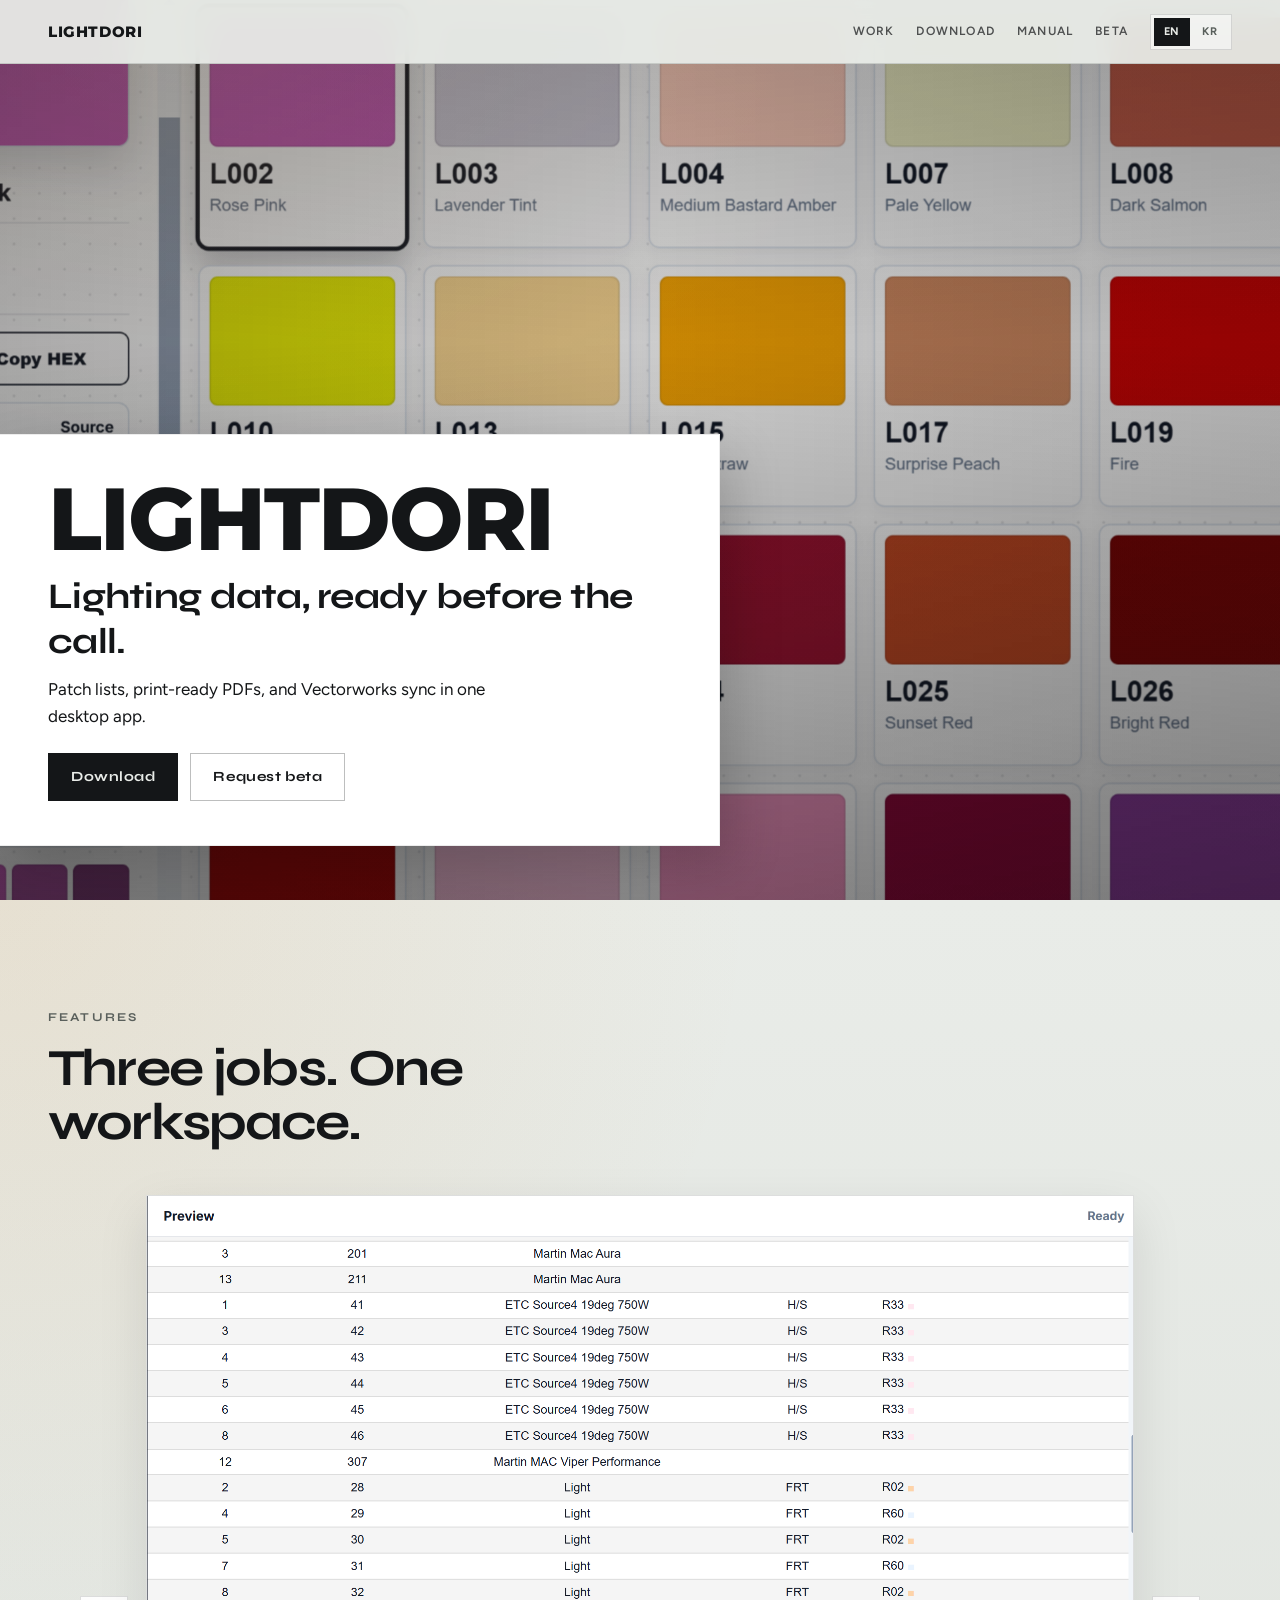
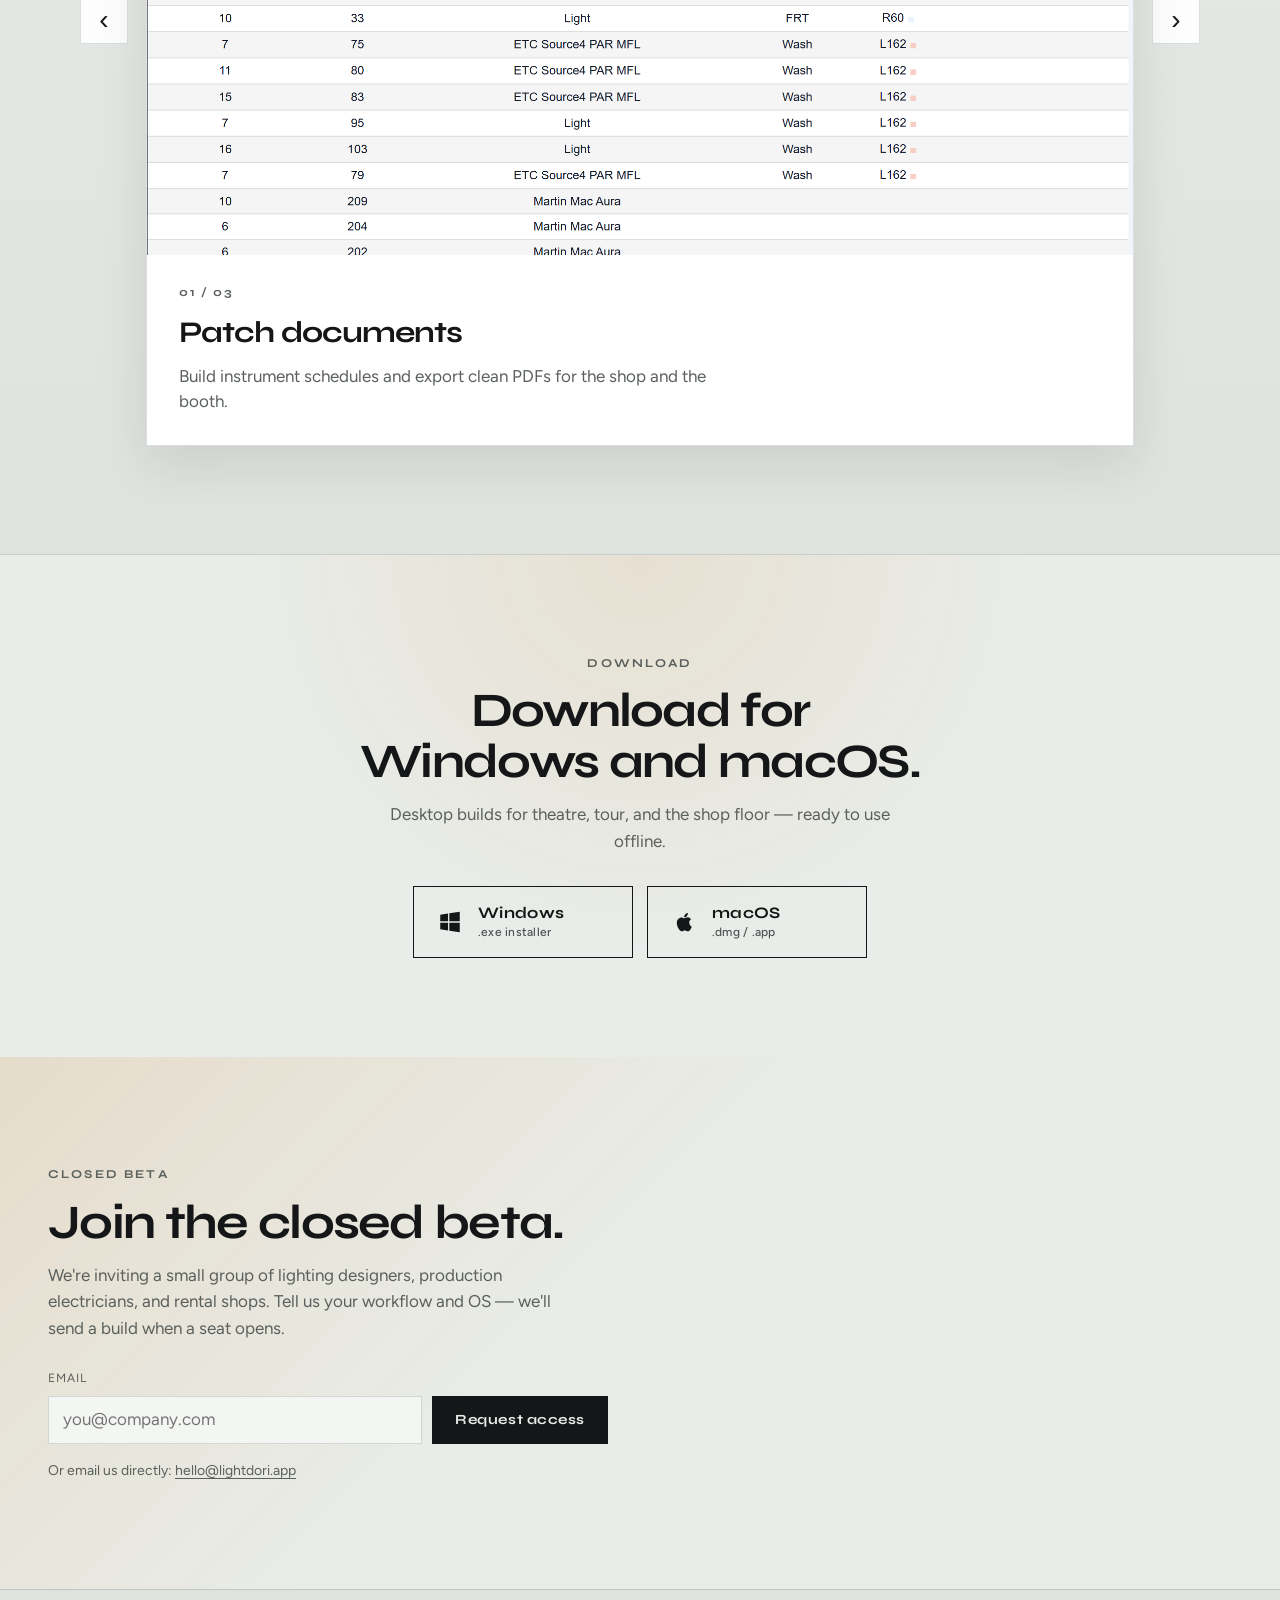
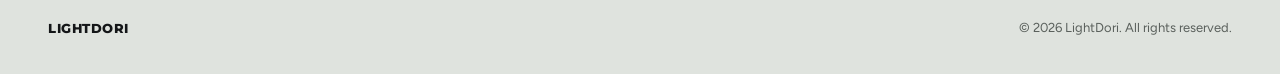
==== index.html @ d1e4e442 "Update index.html" ====
<!DOCTYPE html>
<html lang="en">
  <head>
    <meta charset="utf-8" />
    <meta name="viewport" content="width=device-width, initial-scale=1" />
    <title data-i18n="meta.title">LightDori — Patch, document, and sync lighting data</title>
    <meta
      name="description"
      content="LightDori is a desktop workspace for lighting patch lists, print-ready PDFs, and Vectorworks exchange — built for production electricians and lighting designers."
    />
    <link rel="preconnect" href="https://fonts.googleapis.com" />
    <link rel="preconnect" href="https://fonts.gstatic.com" crossorigin />
    <link
      href="https://fonts.googleapis.com/css2?family=Figtree:wght@400;500;600&family=Montserrat:wght@700;800&family=Noto+Sans+KR:wght@400;500;700&family=Syne:wght@600;700;800&display=swap"
      rel="stylesheet"
    />
    <link rel="stylesheet" href="./styles.css" />
    <script>
      // Fresh visits should start at the hero — not restored scroll / autofill focus on #beta.
      (function () {
        if ("scrollRestoration" in history) history.scrollRestoration = "manual";
        if (!location.hash) {
          window.scrollTo(0, 0);
          document.addEventListener(
            "DOMContentLoaded",
            function () {
              var active = document.activeElement;
              if (active && active !== document.body && typeof active.blur === "function") {
                var inBeta = active.closest && active.closest("#beta");
                if (inBeta) active.blur();
              }
              window.scrollTo(0, 0);
            },
            { once: true }
          );
          window.addEventListener(
            "load",
            function () {
              if (!location.hash) window.scrollTo(0, 0);
            },
            { once: true }
          );
        }
      })();
    </script>
  </head>
  <body>
    <header class="top">
      <a class="top__brand" href="./index.html">LightDori</a>
      <div class="top__right">
        <nav class="top__nav" data-i18n-aria="nav.primary" aria-label="Primary">
          <a href="#work" data-i18n="nav.work">Work</a>
          <a href="#download" data-i18n="nav.download">Download</a>
          <a href="./manual.html" data-i18n="nav.manual">Manual</a>
          <a href="#beta" data-i18n="nav.beta">Beta</a>
        </nav>
        <div class="top__lang" role="group" data-i18n-aria="lang.label" aria-label="Language">
          <button type="button" class="top__lang-btn" data-lang="en" aria-pressed="true">EN</button>
          <button type="button" class="top__lang-btn" data-lang="ko" aria-pressed="false">KR</button>
        </div>
      </div>
    </header>

    <main id="top">
      <section class="hero" aria-label="Introduction">
        <div class="hero__media" aria-hidden="true">
          <div class="hero__slides">
            <img class="hero__slide is-active" src="./assets/hero.png" alt="" />
            <img class="hero__slide" src="./assets/hero1.png" alt="" />
            <img class="hero__slide" src="./assets/hero2.png" alt="" />
            <img class="hero__slide" src="./assets/hero3.png" alt="" />
          </div>
          <div class="hero__veil"></div>
          <div class="hero__beam"></div>
        </div>

        <div class="hero__copy">
          <div class="hero__panel">
            <p class="hero__brand">LightDori</p>
            <h1 class="hero__title" data-i18n="hero.title">Lighting data, ready before the call.</h1>
            <p class="hero__lede" data-i18n="hero.lede">
              Patch lists, print-ready PDFs, and Vectorworks sync in one desktop app.
            </p>
            <div class="hero__actions">
              <a class="btn btn--solid" href="#download" data-i18n="hero.download">Download</a>
              <a class="btn btn--ghost" href="#beta" data-i18n="hero.beta">Request beta</a>
            </div>
          </div>
        </div>
      </section>

      <section class="work" id="work">
        <div class="work__intro">
          <p class="eyebrow" data-i18n="work.eyebrow">Features</p>
          <h2 data-i18n="work.title">Three jobs. One workspace.</h2>
        </div>

        <div class="work__stage">
          <button
            type="button"
            class="work__nav work__nav--prev"
            data-i18n-aria="work.prev"
            aria-label="Previous feature"
          >
            <span aria-hidden="true">‹</span>
          </button>

          <div class="work__panel" aria-live="polite">
            <article class="work__slide is-active" data-work-slide="0">
              <figure class="work__figure">
                <img
                  src="./assets/sheet.png"
                  alt="Patch sheet preview inside LightDori"
                  data-i18n-alt="work.1.img.alt"
                />
              </figure>
              <div class="work__copy">
                <p class="work__count"><span data-work-current>01</span> / 03</p>
                <h3 data-i18n="work.1.title">Patch documents</h3>
                <p data-i18n="work.1.body">
                  Build instrument schedules and export clean PDFs for the shop and the booth.
                </p>
              </div>
            </article>

            <article class="work__slide" data-work-slide="1" hidden>
              <figure class="work__figure">
                <img
                  src="./assets/card-workflow.webp"
                  alt="Workflow module visual"
                  data-i18n-alt="work.2.img.alt"
                />
              </figure>
              <div class="work__copy">
                <p class="work__count"><span data-work-current>02</span> / 03</p>
                <h3 data-i18n="work.2.title">Vectorworks sync</h3>
                <p data-i18n="work.2.body">
                  Exchange fixture data through a shared file so LD and Vectorworks stay aligned.
                </p>
              </div>
            </article>

            <article class="work__slide" data-work-slide="2" hidden>
              <figure class="work__figure">
                <img
                  src="./assets/card-sheet.webp"
                  alt="Sheet module visual"
                  data-i18n-alt="work.3.img.alt"
                />
              </figure>
              <div class="work__copy">
                <p class="work__count"><span data-work-current>03</span> / 03</p>
                <h3 data-i18n="work.3.title">Sheet workspace</h3>
                <p data-i18n="work.3.body">
                  Edit, sort, and export fixture sheets without jumping between spreadsheets and consoles.
                </p>
              </div>
            </article>
          </div>

          <button
            type="button"
            class="work__nav work__nav--next"
            data-i18n-aria="work.next"
            aria-label="Next feature"
          >
            <span aria-hidden="true">›</span>
          </button>
        </div>
      </section>

      <section class="download" id="download">
        <div class="download__inner">
          <p class="eyebrow" data-i18n="download.eyebrow">Download</p>
          <h2 data-i18n="download.title">Download for Windows and macOS.</h2>
          <p class="download__lede" data-i18n="download.lede">
            Desktop builds for theatre, tour, and the shop floor — ready to use offline.
          </p>
          <div class="download__actions">
            <a
              class="btn btn--ink-outline download__btn"
              id="download-win"
              href="https://github.com/xkxh4789/Lightdori-release/releases/download/v0.1.0/LightDori_Setup_1.0_win64.exe"
              target="_blank"
              rel="noopener noreferrer"
              data-platform="windows"
            >
              <span class="download__brand" aria-hidden="true">
                <svg class="download__logo" viewBox="0 0 24 24" focusable="false">
                  <path fill="currentColor" d="M3 5.2 10.2 4.2v7.1H3zm8.4-1.3L21 2.5v8.8h-9.6zM3 12.7h7.2v7.1L3 18.7zm8.4 0H21v8.8l-9.6-1.4z" />
                </svg>
              </span>
              <span class="download__copy">
                <span class="download__name">Windows</span>
                <span class="download__meta" data-i18n="download.win.meta">.exe installer</span>
              </span>
            </a>
            <a
              class="btn btn--ink-outline download__btn"
              id="download-mac"
              href="https://github.com/xkxh4789/Lightdori-release/releases/download/v0.1.0/LightDori_Setup_1.0.0.dmg"
              target="_blank"
              rel="noopener noreferrer"
              data-platform="mac"
            >
              <span class="download__brand" aria-hidden="true">
                <svg class="download__logo" viewBox="0 0 24 24" focusable="false">
                  <path
                    fill="currentColor"
                    d="M16.7 12.6c0-2.1 1.7-3.1 1.8-3.2-1-1.4-2.5-1.6-3-1.7-1.3-.1-2.5.8-3.1.8-.7 0-1.7-.7-2.8-.7-1.4 0-2.8.9-3.5 2.2-1.5 2.6-.4 6.4 1.1 8.5.7 1 1.6 2.2 2.7 2.1 1.1 0 1.5-.7 2.8-.7s1.7.7 2.8.7c1.2 0 1.9-1 2.6-2 .8-1.2 1.1-2.3 1.1-2.4-.02-.01-2.2-.8-2.2-3.6zM14.7 6.5c.6-.7 1-1.7.9-2.7-.9 0-1.9.6-2.5 1.3-.6.6-1.1 1.7-.9 2.6 1 .1 1.9-.5 2.5-1.2z"
                  />
                </svg>
              </span>
              <span class="download__copy">
                <span class="download__name">macOS</span>
                <span class="download__meta" data-i18n="download.mac.meta">.dmg / .app</span>
              </span>
            </a>
          </div>
          <p class="download__note" id="download-note" hidden></p>
        </div>
      </section>

      <section class="beta" id="beta">
        <div class="beta__inner">
          <p class="eyebrow" data-i18n="beta.eyebrow">Closed beta</p>
          <h2 data-i18n="beta.title">Join the closed beta.</h2>
          <p class="beta__lede" data-i18n="beta.lede">
            We're inviting a small group of lighting designers, production electricians, and rental shops.
            Tell us your workflow and OS — we'll send a build when a seat opens.
          </p>

          <form class="beta__form" id="beta-form">
            <label>
              <span data-i18n="beta.email">Email</span>
              <input
                id="beta-email"
                type="email"
                name="email"
                placeholder="you@company.com"
                autocomplete="email"
                required
              />
            </label>
            <button class="btn btn--solid" type="submit" data-i18n="beta.submit">Request access</button>
          </form>
          <p class="beta__note">
            <span data-i18n="beta.or">Or email us directly:</span>
            <a href="mailto:hello@lightdori.app?subject=LightDori%20beta%20request">hello@lightdori.app</a>
          </p>
        </div>
      </section>
    </main>

    <footer class="foot">
      <span class="foot__brand">LightDori</span>
      <span class="foot__meta">© <span id="year"></span> <span data-i18n="foot.rights">LightDori. All rights reserved.</span></span>
    </footer>

    <script src="./downloads.js?v=20260730"></script>
    <script src="./i18n.js"></script>
    <script>
      document.getElementById("year").textContent = String(new Date().getFullYear());

      (function setupDownloads() {
        var cfg = window.LIGHTDORI_DOWNLOADS || {};
        var win = document.getElementById("download-win");
        var mac = document.getElementById("download-mac");
        var note = document.getElementById("download-note");
        var winUrl = String(cfg.windows || "").trim();
        var macUrl = String(cfg.mac || "").trim();
        var ready = 0;

        function wire(btn, url) {
          if (!btn) return;
          var ok = /^https?:\/\//i.test(url) || /^\.?\//.test(url);
          if (url && ok) {
            btn.href = url;
            if (/^https?:\/\//i.test(url)) {
              btn.removeAttribute("download");
              btn.target = "_blank";
              btn.rel = "noopener noreferrer";
            } else {
              btn.setAttribute("download", "");
              btn.removeAttribute("target");
            }
            ready += 1;
          } else {
            btn.href = "#beta";
            btn.removeAttribute("download");
            btn.removeAttribute("target");
          }
        }

        wire(win, winUrl);
        wire(mac, macUrl);

        window.__lightdoriDownloadReady = ready;
        window.__lightdoriDownloadBadHash = /sha256:/i.test(winUrl) || /sha256:/i.test(macUrl);

        window.lightdoriRefreshDownloadNotes = function (lang) {
          if (!note) return;
          var t = window.lightdoriT;
          if (window.__lightdoriDownloadBadHash) {
            note.hidden = false;
            note.textContent = t("download.note.hash", lang);
            return;
          }
          // Keep the public download section clean — no “one platform / beta” notices.
          note.hidden = true;
          note.textContent = "";
        };
      })();

      window.lightdoriInitLang();

      (function setupHeroSlider() {
        var slides = document.querySelectorAll(".hero__slide");
        if (slides.length < 2) return;
        if (window.matchMedia("(prefers-reduced-motion: reduce)").matches) return;

        var index = 0;
        var fadeMs = 3200;
        var holdMs = 7000;
        var timer = null;

        function goNext() {
          slides[index].classList.remove("is-active");
          index = (index + 1) % slides.length;
          slides[index].classList.add("is-active");
        }

        function schedule() {
          timer = window.setTimeout(function () {
            goNext();
            schedule();
          }, holdMs + fadeMs);
        }

        schedule();
      })();

      (function setupWorkCarousel() {
        var panel = document.querySelector(".work__panel");
        if (!panel) return;
        var slides = Array.prototype.slice.call(panel.querySelectorAll(".work__slide"));
        if (slides.length < 2) return;
        var prev = document.querySelector(".work__nav--prev");
        var next = document.querySelector(".work__nav--next");
        var index = 0;

        function show(nextIndex) {
          slides[index].classList.remove("is-active");
          slides[index].hidden = true;
          index = (nextIndex + slides.length) % slides.length;
          slides[index].hidden = false;
          slides[index].classList.add("is-active");
        }

        if (prev) {
          prev.addEventListener("click", function () {
            show(index - 1);
          });
        }
        if (next) {
          next.addEventListener("click", function () {
            show(index + 1);
          });
        }

        document.addEventListener("keydown", function (event) {
          var work = document.getElementById("work");
          if (!work) return;
          var rect = work.getBoundingClientRect();
          var inView = rect.top < window.innerHeight && rect.bottom > 0;
          if (!inView) return;
          if (event.key === "ArrowLeft") show(index - 1);
          if (event.key === "ArrowRight") show(index + 1);
        });
      })();

      document.getElementById("beta-form").addEventListener("submit", function (event) {
        event.preventDefault();
        var email = document.getElementById("beta-email").value.trim();
        if (!email) return;
        var lang = document.documentElement.getAttribute("data-lang") || "en";
        var subject = encodeURIComponent(window.lightdoriT("beta.mail.subject", lang));
        var body = encodeURIComponent(
          window.lightdoriT("beta.mail.body", lang).replace("{email}", email)
        );
        window.location.href = "mailto:hello@lightdori.app?subject=" + subject + "&body=" + body;
      });
    </script>
  </body>
</html>
---- styles.css ----
:root {
  --ink: #141618;
  --paper: #e9ece8;
  --paper-2: #dfe3de;
  --muted: #5a605c;
  --line: rgba(20, 22, 24, 0.14);
  --amber: #c9852a;
  --amber-soft: rgba(201, 133, 42, 0.32);
  --hero-ink: #f2f4f1;
  --font-display: "Syne", "Avenir Next", "Segoe UI", sans-serif;
  --font-body: "Figtree", "Noto Sans KR", "Apple SD Gothic Neo", "Malgun Gothic", "Avenir Next", "Segoe UI", sans-serif;
  --font-logo: "Montserrat", "Arial Black", "Helvetica Neue", Arial, sans-serif;
  --header-h: 64px;
}

*,
*::before,
*::after {
  box-sizing: border-box;
}

html {
  scroll-behavior: smooth;
  scroll-padding-top: calc(var(--header-h) + 12px);
}

body {
  margin: 0;
  color: var(--ink);
  background: var(--paper);
  font-family: var(--font-body);
  font-size: 17px;
  line-height: 1.55;
  text-rendering: optimizeLegibility;
}

img {
  display: block;
  max-width: 100%;
}

a {
  color: inherit;
}

.eyebrow {
  margin: 0 0 14px;
  font-family: var(--font-display);
  font-size: 12px;
  font-weight: 700;
  letter-spacing: 0.18em;
  text-transform: uppercase;
  color: var(--muted);
}

.btn {
  display: inline-flex;
  align-items: center;
  justify-content: center;
  min-height: 48px;
  padding: 0 22px;
  border: 1px solid transparent;
  border-radius: 0;
  font-family: var(--font-display);
  font-size: 14px;
  font-weight: 700;
  letter-spacing: 0.04em;
  text-decoration: none;
  cursor: pointer;
  transition: transform 220ms ease, background-color 220ms ease, color 220ms ease, border-color 220ms ease;
}

.btn:hover {
  transform: translateY(-1px);
}

.btn--solid {
  background: var(--ink);
  color: var(--paper);
}

.btn--solid:hover {
  background: #2a261f;
}

.btn--ghost {
  background: transparent;
  border-color: rgba(247, 241, 230, 0.55);
  color: var(--hero-ink);
}

.btn--ghost:hover {
  border-color: var(--hero-ink);
  background: rgba(247, 241, 230, 0.08);
}

/* Top bar — solid bar so it never blends into page text */
.top {
  position: fixed;
  inset: 0 0 auto;
  z-index: 50;
  display: flex;
  align-items: center;
  justify-content: space-between;
  gap: 24px;
  height: var(--header-h);
  padding: 0 clamp(18px, 4vw, 48px);
  background: rgba(233, 236, 232, 0.94);
  border-bottom: 1px solid var(--line);
  color: var(--ink);
  backdrop-filter: blur(12px);
  -webkit-backdrop-filter: blur(12px);
  isolation: isolate;
}

.top__brand,
.top__nav a {
  text-decoration: none;
}

.top__right {
  display: flex;
  align-items: center;
  gap: 22px;
  min-width: 0;
}

.top__brand {
  font-family: var(--font-logo);
  font-weight: 800;
  font-size: 15px;
  letter-spacing: 0.04em;
  text-transform: uppercase;
  line-height: 1;
}

.top__nav {
  display: flex;
  gap: 22px;
  font-family: var(--font-body);
  font-size: 12px;
  font-weight: 600;
  letter-spacing: 0.1em;
  text-transform: uppercase;
}

.top__nav a {
  opacity: 0.72;
}

.top__nav a:hover {
  opacity: 1;
}

.top__lang {
  display: inline-flex;
  align-items: center;
  gap: 2px;
  padding: 3px;
  border: 1px solid var(--line);
  background: rgba(255, 255, 255, 0.55);
}

.top__lang-btn {
  appearance: none;
  border: 0;
  margin: 0;
  min-width: 36px;
  min-height: 28px;
  padding: 0 8px;
  background: transparent;
  color: var(--muted);
  font-family: var(--font-body);
  font-size: 11px;
  font-weight: 700;
  letter-spacing: 0.08em;
  cursor: pointer;
}

.top__lang-btn:hover {
  color: var(--ink);
}

.top__lang-btn.is-active {
  background: var(--ink);
  color: var(--paper);
}

html[data-lang="ko"] body {
  word-break: keep-all;
}

html[data-lang="ko"] .top__nav {
  letter-spacing: 0.04em;
  text-transform: none;
  font-weight: 700;
}

html[data-lang="ko"] .eyebrow {
  letter-spacing: 0.12em;
}

/* Hero — one composition, brand-first, full-bleed image */
.hero {
  position: relative;
  min-height: 100vh;
  min-height: 100dvh;
  display: grid;
  align-items: end;
  overflow: hidden;
  color: var(--hero-ink);
  background: #1a1712;
  isolation: isolate;
}

.hero__media {
  position: absolute;
  inset: 0;
}

.hero__slides {
  position: absolute;
  inset: 0;
  filter: brightness(0.94) saturate(0.98) contrast(1.01);
  transform: scale(1.03);
  animation: hero-drift 28s ease-in-out infinite alternate;
  will-change: transform;
}

.hero__slide {
  position: absolute;
  inset: 0;
  width: 100%;
  height: 100%;
  object-fit: cover;
  object-position: center 40%;
  opacity: 0;
  transition: opacity 3.2s ease-in-out;
  z-index: 0;
  pointer-events: none;
}

.hero__slide.is-active {
  opacity: 1;
  z-index: 1;
}

.hero__veil {
  position: absolute;
  inset: 0;
  z-index: 2;
  background:
    linear-gradient(
      180deg,
      rgba(12, 12, 12, 0.28) 0%,
      rgba(12, 12, 12, 0.1) 38%,
      rgba(12, 12, 12, 0.42) 100%
    ),
    linear-gradient(
      90deg,
      rgba(12, 12, 12, 0.24) 0%,
      rgba(12, 12, 12, 0.06) 52%,
      rgba(12, 12, 12, 0.18) 100%
    );
}

.hero__beam {
  position: absolute;
  inset: -10% 20% auto -10%;
  height: 70%;
  z-index: 2;
  background: radial-gradient(ellipse at 30% 20%, var(--amber-soft), transparent 58%);
  mix-blend-mode: screen;
  opacity: 0.4;
  animation: beam-breathe 7s ease-in-out infinite;
  pointer-events: none;
}

.hero__copy {
  position: relative;
  z-index: 3;
  width: 100%;
  max-width: none;
  padding: calc(var(--header-h) + clamp(40px, 8vh, 88px)) clamp(18px, 4vw, 48px) clamp(36px, 6vh, 64px) 0;
}

.hero__panel {
  box-sizing: border-box;
  width: fit-content;
  max-width: min(720px, 100%);
  margin: 0;
  padding: clamp(28px, 4vw, 44px) clamp(28px, 4vw, 48px) clamp(28px, 4vw, 44px) clamp(18px, 4vw, 48px);
  background: #fff;
  border: 1px solid rgba(20, 22, 24, 0.08);
  border-left: 0;
  border-radius: 0;
  box-shadow: 12px 20px 48px rgba(8, 8, 8, 0.18);
  backdrop-filter: none;
  -webkit-backdrop-filter: none;
}

.hero__panel .btn--ghost {
  border-color: rgba(20, 22, 24, 0.28);
  color: var(--ink);
}

.hero__panel .btn--ghost:hover {
  border-color: var(--ink);
  background: rgba(20, 22, 24, 0.05);
}

.hero__brand {
  margin: 0 0 16px;
  font-family: var(--font-logo);
  font-size: clamp(40px, 8.5vw, 88px);
  font-weight: 800;
  line-height: 0.9;
  letter-spacing: -0.02em;
  text-transform: uppercase;
  color: var(--ink);
  animation: brand-in 1100ms cubic-bezier(0.16, 1, 0.3, 1) both;
}

.hero__title {
  margin: 0 0 12px;
  max-width: 18em;
  font-family: var(--font-display);
  font-size: clamp(22px, 3.4vw, 36px);
  font-weight: 700;
  line-height: 1.25;
  letter-spacing: -0.02em;
  word-break: keep-all;
  color: var(--ink);
  animation: rise-in 900ms 120ms cubic-bezier(0.16, 1, 0.3, 1) both;
}

.hero__lede {
  margin: 0 0 24px;
  max-width: 28em;
  font-size: clamp(15px, 1.8vw, 17px);
  line-height: 1.55;
  word-break: keep-all;
  color: var(--ink);
  animation: rise-in 900ms 220ms cubic-bezier(0.16, 1, 0.3, 1) both;
}

.hero__actions {
  display: flex;
  flex-wrap: wrap;
  gap: 12px;
  animation: rise-in 900ms 320ms cubic-bezier(0.16, 1, 0.3, 1) both;
}

/* Work */
.work {
  padding: clamp(72px, 12vh, 120px) clamp(18px, 4vw, 48px);
  background:
    radial-gradient(circle at 0% 0%, rgba(212, 138, 46, 0.12), transparent 42%),
    linear-gradient(180deg, var(--paper) 0%, var(--paper-2) 100%);
}

.work__intro {
  max-width: 720px;
  margin-bottom: clamp(28px, 5vh, 48px);
}

.work__intro h2 {
  margin: 0;
  font-family: var(--font-display);
  font-size: clamp(30px, 5vw, 52px);
  line-height: 1.05;
  letter-spacing: -0.035em;
}

.work__stage {
  display: grid;
  grid-template-columns: auto minmax(0, 1fr) auto;
  gap: clamp(10px, 2vw, 18px);
  align-items: center;
  max-width: 1120px;
  margin: 0 auto;
}

.work__panel {
  position: relative;
  overflow: hidden;
  background: #fff;
  border: 1px solid var(--line);
  box-shadow: 0 18px 48px rgba(20, 22, 24, 0.1);
  min-height: clamp(420px, 58vh, 620px);
}

.work__slide {
  display: none;
  flex-direction: column;
  height: 100%;
  min-height: inherit;
}

.work__slide.is-active {
  display: flex;
  animation: work-fade 480ms ease both;
}

.work__figure {
  margin: 0;
  flex: 1 1 auto;
  min-height: clamp(240px, 38vh, 420px);
  overflow: hidden;
  background: #1a1712;
}

.work__figure img {
  width: 100%;
  height: 100%;
  min-height: inherit;
  object-fit: cover;
  object-position: center;
  display: block;
}

.work__copy {
  padding: clamp(18px, 2.8vw, 28px) clamp(18px, 3vw, 32px) clamp(20px, 3vw, 30px);
  background: #fff;
}

.work__count {
  margin: 0 0 8px;
  font-family: var(--font-display);
  font-size: 12px;
  font-weight: 700;
  letter-spacing: 0.14em;
  color: var(--muted);
}

.work__copy h3 {
  margin: 0 0 8px;
  font-family: var(--font-display);
  font-size: clamp(22px, 3vw, 30px);
  letter-spacing: -0.03em;
}

.work__copy p:not(.work__count) {
  margin: 0;
  max-width: 52ch;
  color: var(--muted);
  line-height: 1.5;
}

.work__nav {
  width: 48px;
  height: 48px;
  padding: 0;
  border: 1px solid var(--line);
  background: rgba(255, 255, 255, 0.92);
  color: var(--ink);
  font-size: 28px;
  line-height: 1;
  cursor: pointer;
  display: grid;
  place-items: center;
  transition: background-color 180ms ease, border-color 180ms ease, transform 180ms ease;
}

.work__nav:hover {
  background: #fff;
  border-color: var(--ink);
  transform: translateY(-1px);
}

.work__nav:active {
  transform: translateY(0);
}

@keyframes work-fade {
  from {
    opacity: 0;
  }
  to {
    opacity: 1;
  }
}

.btn--ink-outline {
  background: transparent;
  border-color: var(--ink);
  color: var(--ink);
}

.btn--ink-outline:hover {
  background: var(--ink);
  color: var(--paper);
}

/* Download */
.download {
  padding: clamp(72px, 11vh, 110px) clamp(18px, 4vw, 48px);
  background:
    radial-gradient(circle at 50% 0%, rgba(212, 138, 46, 0.12), transparent 48%),
    var(--paper);
  border-top: 1px solid var(--line);
}

.download__inner {
  max-width: 720px;
  margin: 0 auto;
  text-align: center;
}

.download h2 {
  margin: 0 auto 14px;
  max-width: 16ch;
  font-family: var(--font-display);
  font-size: clamp(30px, 5vw, 48px);
  letter-spacing: -0.035em;
  line-height: 1.05;
}

.download__lede {
  margin: 0 auto 32px;
  max-width: 46ch;
  color: var(--muted);
}

.download__actions {
  display: flex;
  flex-wrap: wrap;
  justify-content: center;
  gap: 14px;
}

.download__btn {
  flex-direction: row;
  align-items: center;
  justify-content: flex-start;
  gap: 14px;
  min-width: 220px;
  min-height: 72px;
  padding: 14px 22px;
  line-height: 1.15;
  text-align: left;
}

.download__brand {
  display: inline-flex;
  align-items: center;
  justify-content: center;
  width: 28px;
  height: 28px;
  flex: 0 0 auto;
}

.download__logo {
  display: block;
  width: 26px;
  height: 26px;
}

.download__copy {
  display: flex;
  flex-direction: column;
  gap: 3px;
  min-width: 0;
}

.download__name {
  font-size: 16px;
  font-weight: 700;
  letter-spacing: 0.02em;
}

.download__meta {
  font-family: var(--font-body);
  font-size: 12px;
  font-weight: 500;
  letter-spacing: 0.02em;
  opacity: 0.72;
}

.download__note {
  margin: 20px auto 0;
  max-width: 46ch;
  color: var(--muted);
  font-size: 14px;
}

.download__note code {
  font-size: 0.92em;
}

/* Beta */
.beta {
  padding: clamp(72px, 12vh, 120px) clamp(18px, 4vw, 48px);
  background:
    linear-gradient(135deg, rgba(212, 138, 46, 0.16), transparent 46%),
    var(--paper);
}

.beta__inner {
  max-width: 720px;
}

.beta h2 {
  margin: 0 0 14px;
  font-family: var(--font-display);
  font-size: clamp(30px, 5vw, 48px);
  letter-spacing: -0.035em;
  line-height: 1.05;
}

.beta__lede {
  margin: 0 0 28px;
  max-width: 48ch;
  color: var(--muted);
}

.beta__form {
  display: grid;
  grid-template-columns: minmax(0, 1fr) auto;
  gap: 10px;
  align-items: end;
  max-width: 560px;
}

.beta__form label {
  display: grid;
  gap: 8px;
}

.beta__form span {
  font-size: 12px;
  letter-spacing: 0.08em;
  text-transform: uppercase;
  color: var(--muted);
}

.beta__form input {
  width: 100%;
  min-height: 48px;
  border: 1px solid var(--line);
  background: #f4f6f3;
  color: var(--ink);
  padding: 0 14px;
  font: inherit;
}

.beta__form input:focus {
  outline: 2px solid rgba(212, 138, 46, 0.55);
  outline-offset: 1px;
}

.beta__note {
  margin: 16px 0 0;
  color: var(--muted);
  font-size: 14px;
}

.beta__note a {
  text-decoration: underline;
  text-underline-offset: 3px;
}

/* Footer */
.foot {
  display: flex;
  flex-wrap: wrap;
  justify-content: space-between;
  gap: 12px;
  padding: 28px clamp(18px, 4vw, 48px) 36px;
  border-top: 1px solid var(--line);
  background: var(--paper-2);
  color: var(--muted);
  font-size: 13px;
}

.foot__brand {
  font-family: var(--font-logo);
  font-weight: 800;
  letter-spacing: 0.04em;
  text-transform: uppercase;
  color: var(--ink);
}

@keyframes brand-in {
  from {
    opacity: 0;
    letter-spacing: 0.06em;
    transform: translateY(18px);
  }
  to {
    opacity: 1;
    letter-spacing: -0.02em;
    transform: translateY(0);
  }
}

@keyframes rise-in {
  from {
    opacity: 0;
    transform: translateY(16px);
  }
  to {
    opacity: 1;
    transform: translateY(0);
  }
}

@keyframes hero-drift {
  from {
    transform: scale(1.03) translate3d(0, 0, 0);
  }
  to {
    transform: scale(1.08) translate3d(0, -1.2%, 0);
  }
}

@keyframes beam-breathe {
  0%,
  100% {
    opacity: 0.45;
    transform: translate3d(0, 0, 0);
  }
  50% {
    opacity: 0.8;
    transform: translate3d(2%, 1%, 0);
  }
}

.top__nav a[aria-current="page"] {
  opacity: 1;
  text-decoration: underline;
  text-underline-offset: 5px;
}

/* Manual page */
.page-manual {
  background: var(--paper);
}

.manual {
  display: grid;
  grid-template-columns: minmax(180px, 220px) minmax(0, 1fr);
  gap: clamp(28px, 5vw, 56px);
  width: min(1120px, 100%);
  margin: 0 auto;
  padding: calc(var(--header-h) + 36px) clamp(18px, 4vw, 48px) 72px;
}

.manual__toc {
  position: sticky;
  top: calc(var(--header-h) + 18px);
  align-self: start;
}

.manual__toc ol {
  list-style: none;
  margin: 0;
  padding: 0;
  display: grid;
  gap: 10px;
}

.manual__toc a {
  text-decoration: none;
  font-size: 14px;
  color: var(--muted);
}

.manual__toc a:hover {
  color: var(--ink);
}

.manual__body {
  min-width: 0;
  padding-bottom: 24px;
}

.manual__hero {
  margin-bottom: 42px;
  padding-bottom: 28px;
  border-bottom: 1px solid var(--line);
}

.manual__hero h1 {
  margin: 0 0 14px;
  font-family: var(--font-display);
  font-size: clamp(34px, 5vw, 52px);
  letter-spacing: -0.035em;
  line-height: 1.05;
}

.manual__lede {
  margin: 0;
  max-width: 52ch;
  color: var(--muted);
}

.manual__body section {
  padding: 28px 0;
  border-bottom: 1px solid var(--line);
}

.manual__body section:last-child {
  border-bottom: 0;
}

.manual__body h2 {
  margin: 0 0 12px;
  font-family: var(--font-display);
  font-size: clamp(22px, 3vw, 28px);
  letter-spacing: -0.03em;
}

.manual__body p,
.manual__body li {
  color: #2c3130;
}

.manual__body p {
  margin: 0 0 12px;
  max-width: 62ch;
}

.manual__body ul,
.manual__steps {
  margin: 0 0 12px;
  padding-left: 1.2em;
  max-width: 62ch;
}

.manual__body li + li {
  margin-top: 6px;
}

.manual__body a {
  text-decoration: underline;
  text-underline-offset: 3px;
}

.manual__body h3 {
  margin: 22px 0 10px;
  font-family: var(--font-display);
  font-size: 1.15rem;
  font-weight: 700;
  letter-spacing: -0.02em;
}

.manual__figure {
  margin: 22px 0 0;
  padding: 0;
}

.manual__figure img {
  display: block;
  width: 100%;
  max-width: 720px;
  height: auto;
  border: 1px solid var(--line);
  background: #0a0a0a;
}

.manual__figure figcaption {
  margin-top: 10px;
  max-width: 720px;
  font-size: 13px;
  color: var(--muted);
  line-height: 1.45;
}

.foot__brand {
  text-decoration: none;
}

@media (max-width: 860px) {
  .work__stage {
    display: grid;
    grid-template-columns: 1fr 1fr;
    gap: 12px;
  }

  .work__panel {
    grid-column: 1 / -1;
    min-height: 0;
  }

  .work__nav {
    width: 100%;
    height: 44px;
  }

  .work__figure,
  .work__figure img {
    min-height: clamp(200px, 42vh, 320px);
  }

  .beta__form {
    grid-template-columns: 1fr;
  }

  .manual {
    grid-template-columns: 1fr;
  }

  .manual__toc {
    position: static;
    padding-bottom: 8px;
    border-bottom: 1px solid var(--line);
  }

  .manual__toc ol {
    display: flex;
    flex-wrap: wrap;
    gap: 8px 16px;
  }
}

@media (max-width: 640px) {
  .top__right {
    gap: 10px;
  }

  .top__nav {
    display: flex;
    gap: 12px;
    font-size: 10px;
    letter-spacing: 0.06em;
  }

  .top__lang-btn {
    min-width: 30px;
    min-height: 26px;
    font-size: 10px;
  }

  .hero__actions {
    width: 100%;
  }

  .hero__actions .btn {
    flex: 1 1 auto;
  }
}

@media (prefers-reduced-motion: reduce) {
  *,
  *::before,
  *::after {
    animation: none !important;
    transition: none !important;
  }

  .hero__slide {
    transform: none;
  }

  .hero__slides {
    animation: none;
    transform: none;
    filter: brightness(0.95);
  }

  .work__slide.is-active {
    animation: none;
  }
}
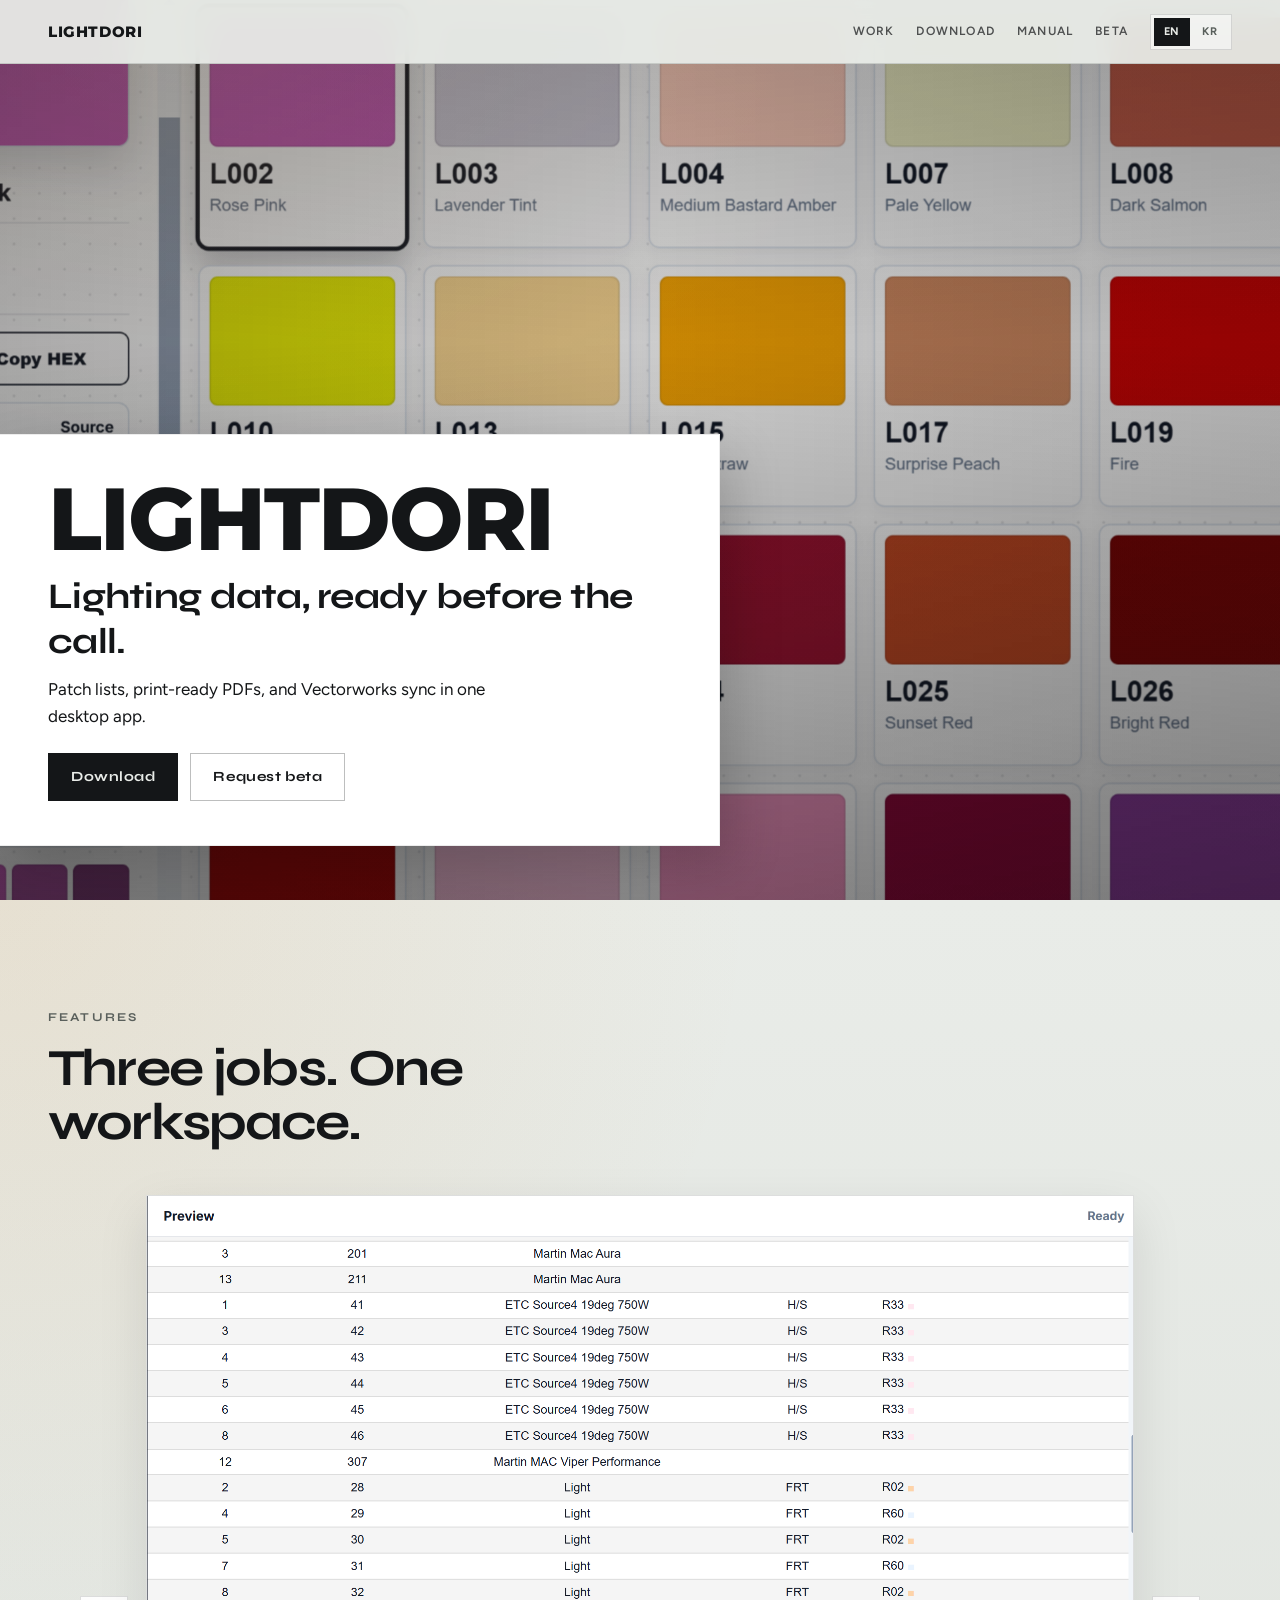
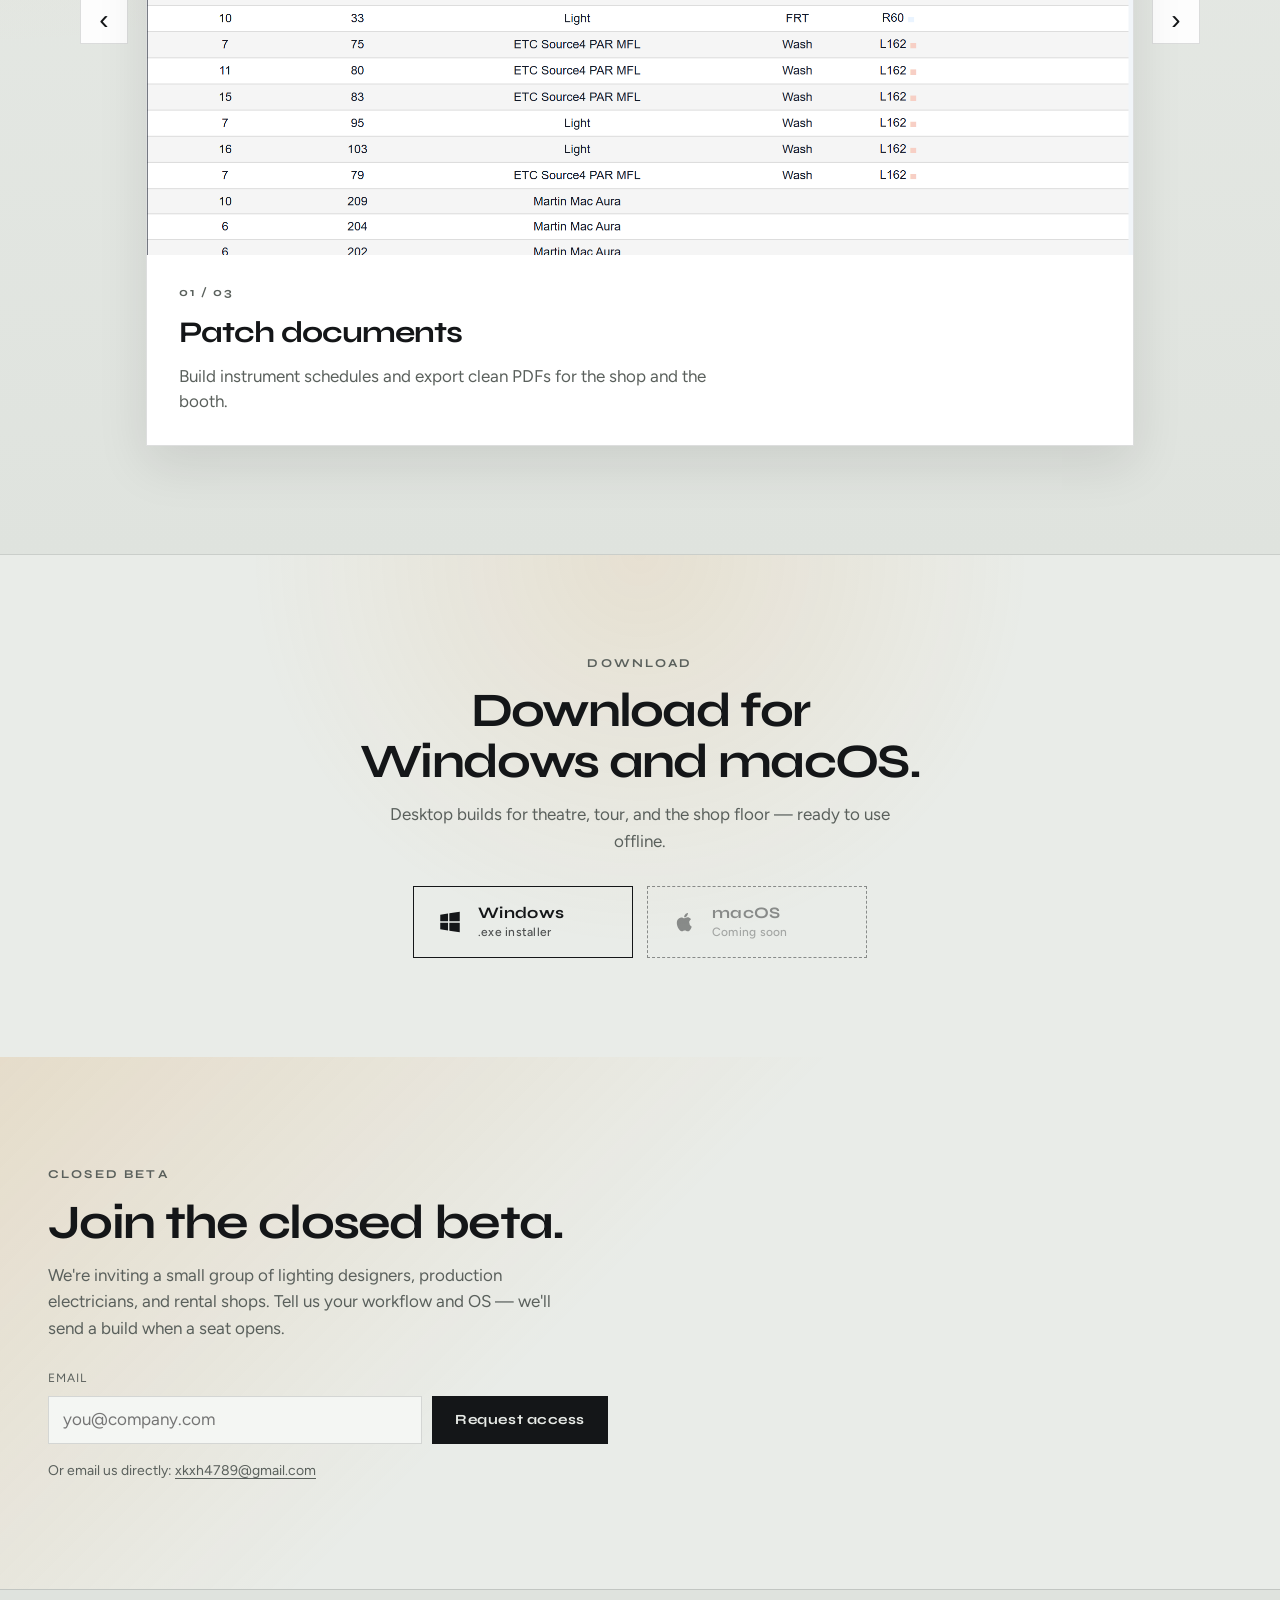
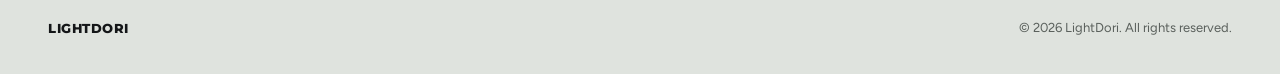
==== commit 7b20ba3b: "이메일 업데이트 및 메뉴얼 수정" ====
--- a/index.html
+++ b/index.html
@@ -195,12 +195,11 @@
                 <span class="download__meta" data-i18n="download.win.meta">.exe installer</span>
               </span>
             </a>
+            <!-- macOS build is on hold: put the URL back in downloads.js to re-enable. -->
             <a
-              class="btn btn--ink-outline download__btn"
+              class="btn btn--ink-outline download__btn is-disabled"
               id="download-mac"
-              href="https://github.com/xkxh4789/Lightdori-release/releases/download/v0.1.0/LightDori_Setup_1.0.0.dmg"
-              target="_blank"
-              rel="noopener noreferrer"
+              aria-disabled="true"
               data-platform="mac"
             >
               <span class="download__brand" aria-hidden="true">
@@ -213,7 +212,7 @@
               </span>
               <span class="download__copy">
                 <span class="download__name">macOS</span>
-                <span class="download__meta" data-i18n="download.mac.meta">.dmg / .app</span>
+                <span class="download__meta" data-i18n="download.mac.meta">Coming soon</span>
               </span>
             </a>
           </div>
@@ -246,7 +245,7 @@
           </form>
           <p class="beta__note">
             <span data-i18n="beta.or">Or email us directly:</span>
-            <a href="mailto:hello@lightdori.app?subject=LightDori%20beta%20request">hello@lightdori.app</a>
+            <a href="mailto:xkxh4789@gmail.com?subject=LightDori%20beta%20request">xkxh4789@gmail.com</a>
           </p>
         </div>
       </section>
@@ -275,6 +274,8 @@
           if (!btn) return;
           var ok = /^https?:\/\//i.test(url) || /^\.?\//.test(url);
           if (url && ok) {
+            btn.classList.remove("is-disabled");
+            btn.removeAttribute("aria-disabled");
             btn.href = url;
             if (/^https?:\/\//i.test(url)) {
               btn.removeAttribute("download");
@@ -292,8 +293,24 @@
           }
         }
 
+        // A platform with no URL is on hold: leave the button inert rather than
+        // sending people to the beta form as if it were a download.
+        function hold(btn) {
+          if (!btn) return;
+          btn.classList.add("is-disabled");
+          btn.setAttribute("aria-disabled", "true");
+          btn.removeAttribute("href");
+          btn.removeAttribute("download");
+          btn.removeAttribute("target");
+          btn.removeAttribute("rel");
+        }
+
         wire(win, winUrl);
-        wire(mac, macUrl);
+        if (macUrl) {
+          wire(mac, macUrl);
+        } else {
+          hold(mac);
+        }
 
         window.__lightdoriDownloadReady = ready;
         window.__lightdoriDownloadBadHash = /sha256:/i.test(winUrl) || /sha256:/i.test(macUrl);
@@ -388,7 +405,7 @@
         var body = encodeURIComponent(
           window.lightdoriT("beta.mail.body", lang).replace("{email}", email)
         );
-        window.location.href = "mailto:hello@lightdori.app?subject=" + subject + "&body=" + body;
+        window.location.href = "mailto:xkxh4789@gmail.com?subject=" + subject + "&body=" + body;
       });
     </script>
   </body>
--- a/styles.css
+++ b/styles.css
@@ -541,6 +541,13 @@
   text-align: left;
 }
 
+.download__btn.is-disabled {
+  border-style: dashed;
+  opacity: 0.45;
+  cursor: not-allowed;
+  pointer-events: none;
+}
+
 .download__brand {
   display: inline-flex;
   align-items: center;
@@ -867,6 +874,236 @@
   line-height: 1.45;
 }
 
+/* Manual — contents rail */
+.manual__toc {
+  max-height: calc(100vh - var(--header-h) - 48px);
+  overflow: auto;
+  padding-right: 6px;
+}
+
+.manual__toc a {
+  display: block;
+  padding: 3px 0 3px 12px;
+  border-left: 2px solid transparent;
+  line-height: 1.35;
+  transition: color 160ms ease, border-color 160ms ease;
+}
+
+.manual__toc a.is-active {
+  color: var(--ink);
+  font-weight: 600;
+  border-left-color: var(--amber);
+}
+
+.manual__toc-tools {
+  margin: 16px 0 0;
+  padding-left: 12px;
+}
+
+.manual__toc-toggle {
+  padding: 0;
+  border: 0;
+  background: none;
+  color: var(--muted);
+  font: inherit;
+  font-size: 13px;
+  text-decoration: underline;
+  text-underline-offset: 3px;
+  cursor: pointer;
+}
+
+.manual__toc-toggle:hover {
+  color: var(--ink);
+}
+
+/* Manual — collapsible sections */
+.manual__section {
+  padding: 6px 0 28px;
+  border-bottom: 1px solid var(--line);
+}
+
+.manual__section:last-of-type {
+  border-bottom: 0;
+}
+
+.manual__summary {
+  display: flex;
+  align-items: baseline;
+  gap: 12px;
+  padding: 14px 0;
+  list-style: none;
+  cursor: pointer;
+}
+
+.manual__summary::-webkit-details-marker {
+  display: none;
+}
+
+.manual__summary h2 {
+  margin: 0;
+  flex: 1 1 auto;
+}
+
+.manual__summary::after {
+  content: "–";
+  flex: 0 0 auto;
+  width: 26px;
+  height: 26px;
+  display: grid;
+  place-items: center;
+  border: 1px solid var(--line);
+  color: var(--muted);
+  font-family: var(--font-display);
+  font-size: 15px;
+  line-height: 1;
+}
+
+.manual__section:not([open]) .manual__summary::after {
+  content: "+";
+}
+
+.manual__summary:hover::after {
+  border-color: var(--ink);
+  color: var(--ink);
+}
+
+.manual__lead {
+  max-width: 62ch;
+  font-size: 1.02rem;
+}
+
+/* Manual — callouts */
+.manual__note {
+  max-width: 62ch;
+  margin: 18px 0;
+  padding: 14px 16px;
+  background: #fff;
+  border: 1px solid var(--line);
+  border-left: 3px solid var(--amber);
+  font-size: 15px;
+  line-height: 1.55;
+}
+
+.manual__note--warn {
+  border-left-color: #b4452f;
+}
+
+.manual__note p {
+  margin: 0;
+}
+
+.manual__note p + p {
+  margin-top: 8px;
+}
+
+.manual__note-label {
+  display: block;
+  margin-bottom: 4px;
+  font-family: var(--font-display);
+  font-size: 11px;
+  font-weight: 700;
+  letter-spacing: 0.16em;
+  text-transform: uppercase;
+  color: var(--muted);
+}
+
+/* Manual — tables */
+.manual__table-wrap {
+  margin: 18px 0;
+  overflow-x: auto;
+}
+
+.manual__table {
+  width: 100%;
+  min-width: 460px;
+  border-collapse: collapse;
+  font-size: 15px;
+}
+
+.manual__table th,
+.manual__table td {
+  padding: 9px 12px;
+  border: 1px solid var(--line);
+  text-align: left;
+  vertical-align: top;
+  line-height: 1.45;
+}
+
+.manual__table th {
+  background: var(--paper-2);
+  font-family: var(--font-display);
+  font-size: 13px;
+  letter-spacing: 0.02em;
+}
+
+.manual__body code {
+  padding: 1px 5px;
+  background: var(--paper-2);
+  border: 1px solid var(--line);
+  font-family: "SFMono-Regular", Consolas, "Liberation Mono", Menlo, monospace;
+  font-size: 0.87em;
+  word-break: break-all;
+}
+
+kbd {
+  padding: 2px 6px;
+  background: #fff;
+  border: 1px solid var(--line);
+  border-bottom-width: 2px;
+  font-family: "SFMono-Regular", Consolas, "Liberation Mono", Menlo, monospace;
+  font-size: 0.82em;
+  white-space: nowrap;
+}
+
+/* Manual — screenshot slots */
+.manual__shot {
+  margin: 22px 0 0;
+  padding: 0;
+}
+
+.manual__shot img {
+  display: block;
+  width: 100%;
+  max-width: 720px;
+  height: auto;
+  border: 1px solid var(--line);
+  background: #fff;
+}
+
+.manual__shot figcaption {
+  margin-top: 10px;
+  max-width: 720px;
+  font-size: 13px;
+  color: var(--muted);
+  line-height: 1.45;
+}
+
+.manual__shot.is-missing img {
+  display: none;
+}
+
+.manual__shot.is-missing::before {
+  content: attr(data-shot-label);
+  display: grid;
+  place-items: center;
+  max-width: 720px;
+  min-height: 168px;
+  padding: 20px;
+  border: 1px dashed rgba(20, 22, 24, 0.28);
+  background: repeating-linear-gradient(
+    -45deg,
+    rgba(20, 22, 24, 0.028),
+    rgba(20, 22, 24, 0.028) 8px,
+    transparent 8px,
+    transparent 16px
+  );
+  color: var(--muted);
+  font-size: 13px;
+  text-align: center;
+  line-height: 1.9;
+  white-space: pre-line;
+}
+
 .foot__brand {
   text-decoration: none;
 }
@@ -903,6 +1140,8 @@
 
   .manual__toc {
     position: static;
+    max-height: none;
+    overflow: visible;
     padding-bottom: 8px;
     border-bottom: 1px solid var(--line);
   }
@@ -911,6 +1150,21 @@
     display: flex;
     flex-wrap: wrap;
     gap: 8px 16px;
+  }
+
+  .manual__toc a {
+    padding-left: 0;
+    border-left: 0;
+  }
+
+  .manual__toc a.is-active {
+    border-left: 0;
+    text-decoration: underline;
+    text-underline-offset: 4px;
+  }
+
+  .manual__toc-tools {
+    padding-left: 0;
   }
 }
 
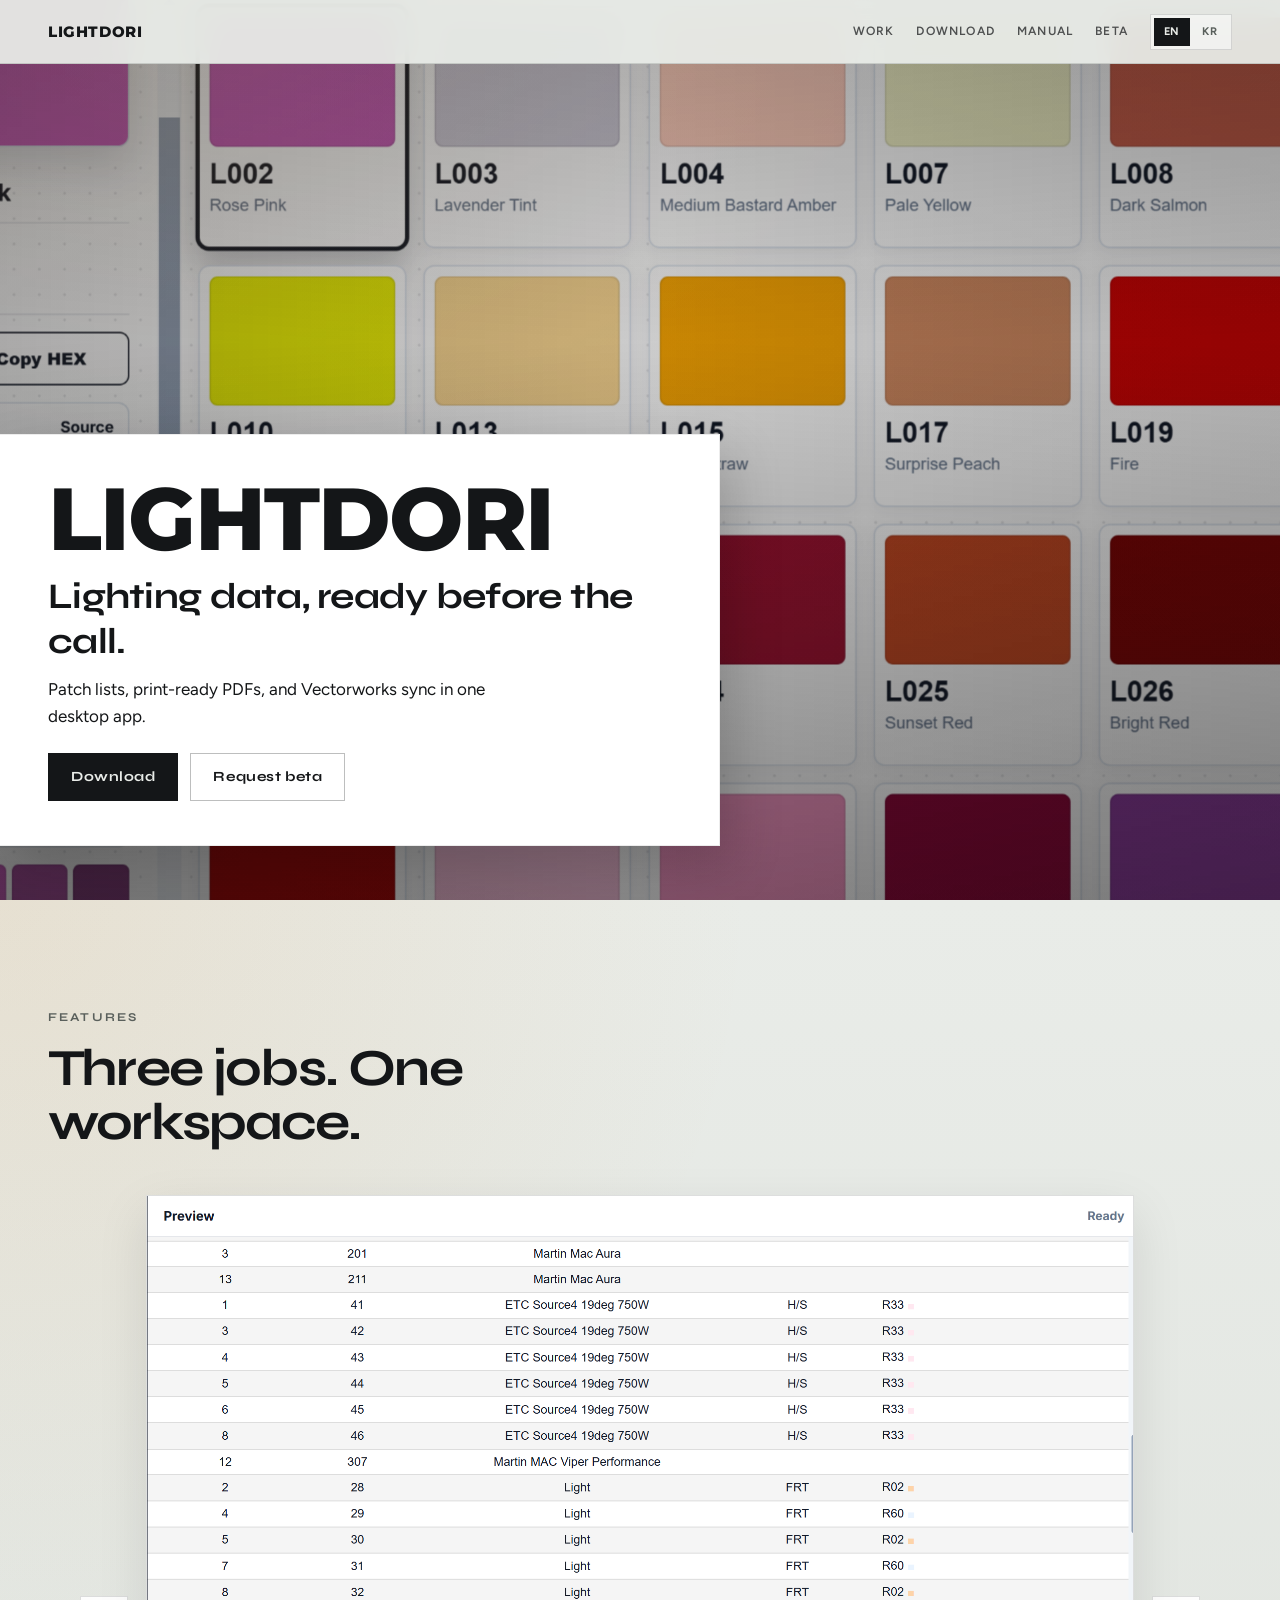
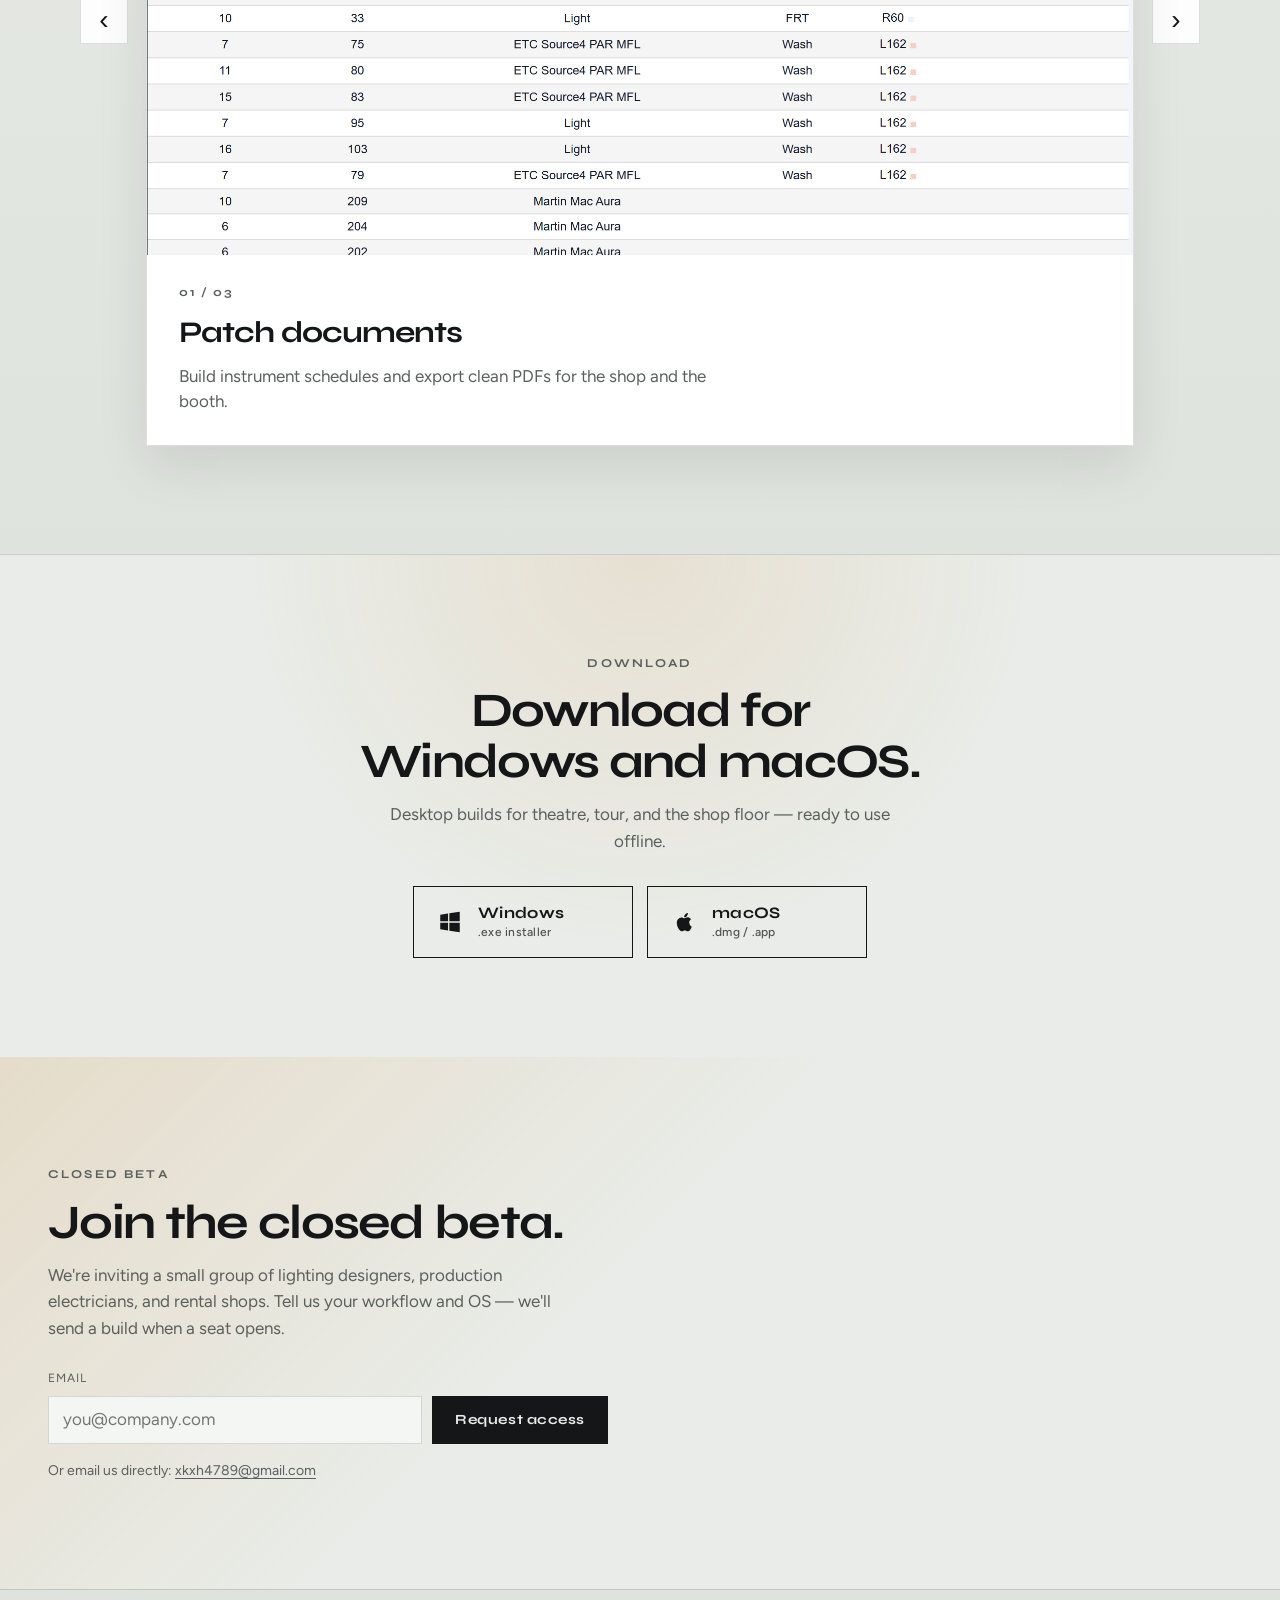
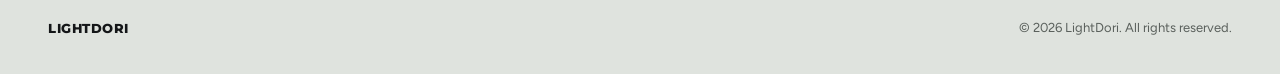
==== commit caa3a475: "맥 다운로드 활성화" ====
--- a/index.html
+++ b/index.html
@@ -195,11 +195,12 @@
                 <span class="download__meta" data-i18n="download.win.meta">.exe installer</span>
               </span>
             </a>
-            <!-- macOS build is on hold: put the URL back in downloads.js to re-enable. -->
             <a
-              class="btn btn--ink-outline download__btn is-disabled"
+              class="btn btn--ink-outline download__btn"
               id="download-mac"
-              aria-disabled="true"
+              href="https://github.com/xkxh4789/Lightdori-release/releases/download/v0.1.0/LightDori_Setup_1.0.0.dmg"
+              target="_blank"
+              rel="noopener noreferrer"
               data-platform="mac"
             >
               <span class="download__brand" aria-hidden="true">
@@ -212,7 +213,7 @@
               </span>
               <span class="download__copy">
                 <span class="download__name">macOS</span>
-                <span class="download__meta" data-i18n="download.mac.meta">Coming soon</span>
+                <span class="download__meta" data-i18n="download.mac.meta">.dmg / .app</span>
               </span>
             </a>
           </div>
@@ -274,8 +275,6 @@
           if (!btn) return;
           var ok = /^https?:\/\//i.test(url) || /^\.?\//.test(url);
           if (url && ok) {
-            btn.classList.remove("is-disabled");
-            btn.removeAttribute("aria-disabled");
             btn.href = url;
             if (/^https?:\/\//i.test(url)) {
               btn.removeAttribute("download");
@@ -293,24 +292,8 @@
           }
         }
 
-        // A platform with no URL is on hold: leave the button inert rather than
-        // sending people to the beta form as if it were a download.
-        function hold(btn) {
-          if (!btn) return;
-          btn.classList.add("is-disabled");
-          btn.setAttribute("aria-disabled", "true");
-          btn.removeAttribute("href");
-          btn.removeAttribute("download");
-          btn.removeAttribute("target");
-          btn.removeAttribute("rel");
-        }
-
         wire(win, winUrl);
-        if (macUrl) {
-          wire(mac, macUrl);
-        } else {
-          hold(mac);
-        }
+        wire(mac, macUrl);
 
         window.__lightdoriDownloadReady = ready;
         window.__lightdoriDownloadBadHash = /sha256:/i.test(winUrl) || /sha256:/i.test(macUrl);
--- a/styles.css
+++ b/styles.css
@@ -541,13 +541,6 @@
   text-align: left;
 }
 
-.download__btn.is-disabled {
-  border-style: dashed;
-  opacity: 0.45;
-  cursor: not-allowed;
-  pointer-events: none;
-}
-
 .download__brand {
   display: inline-flex;
   align-items: center;
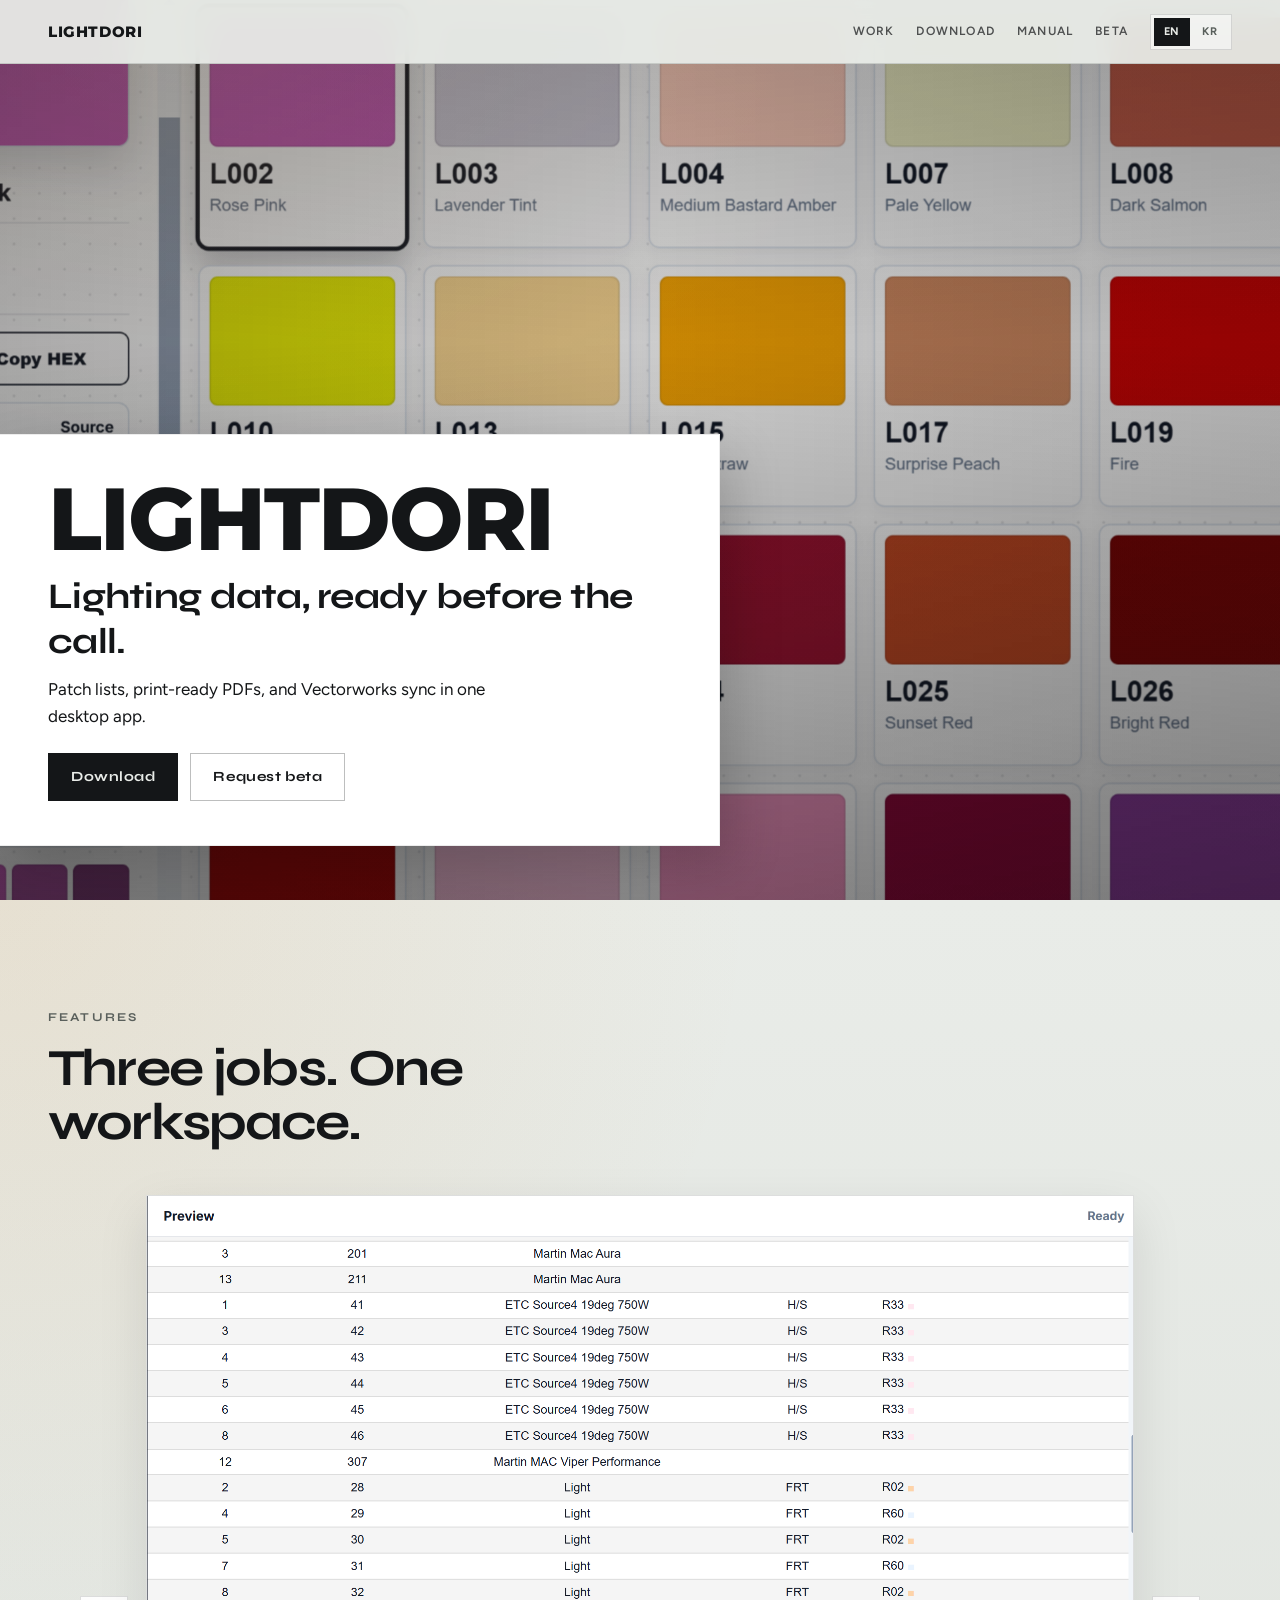
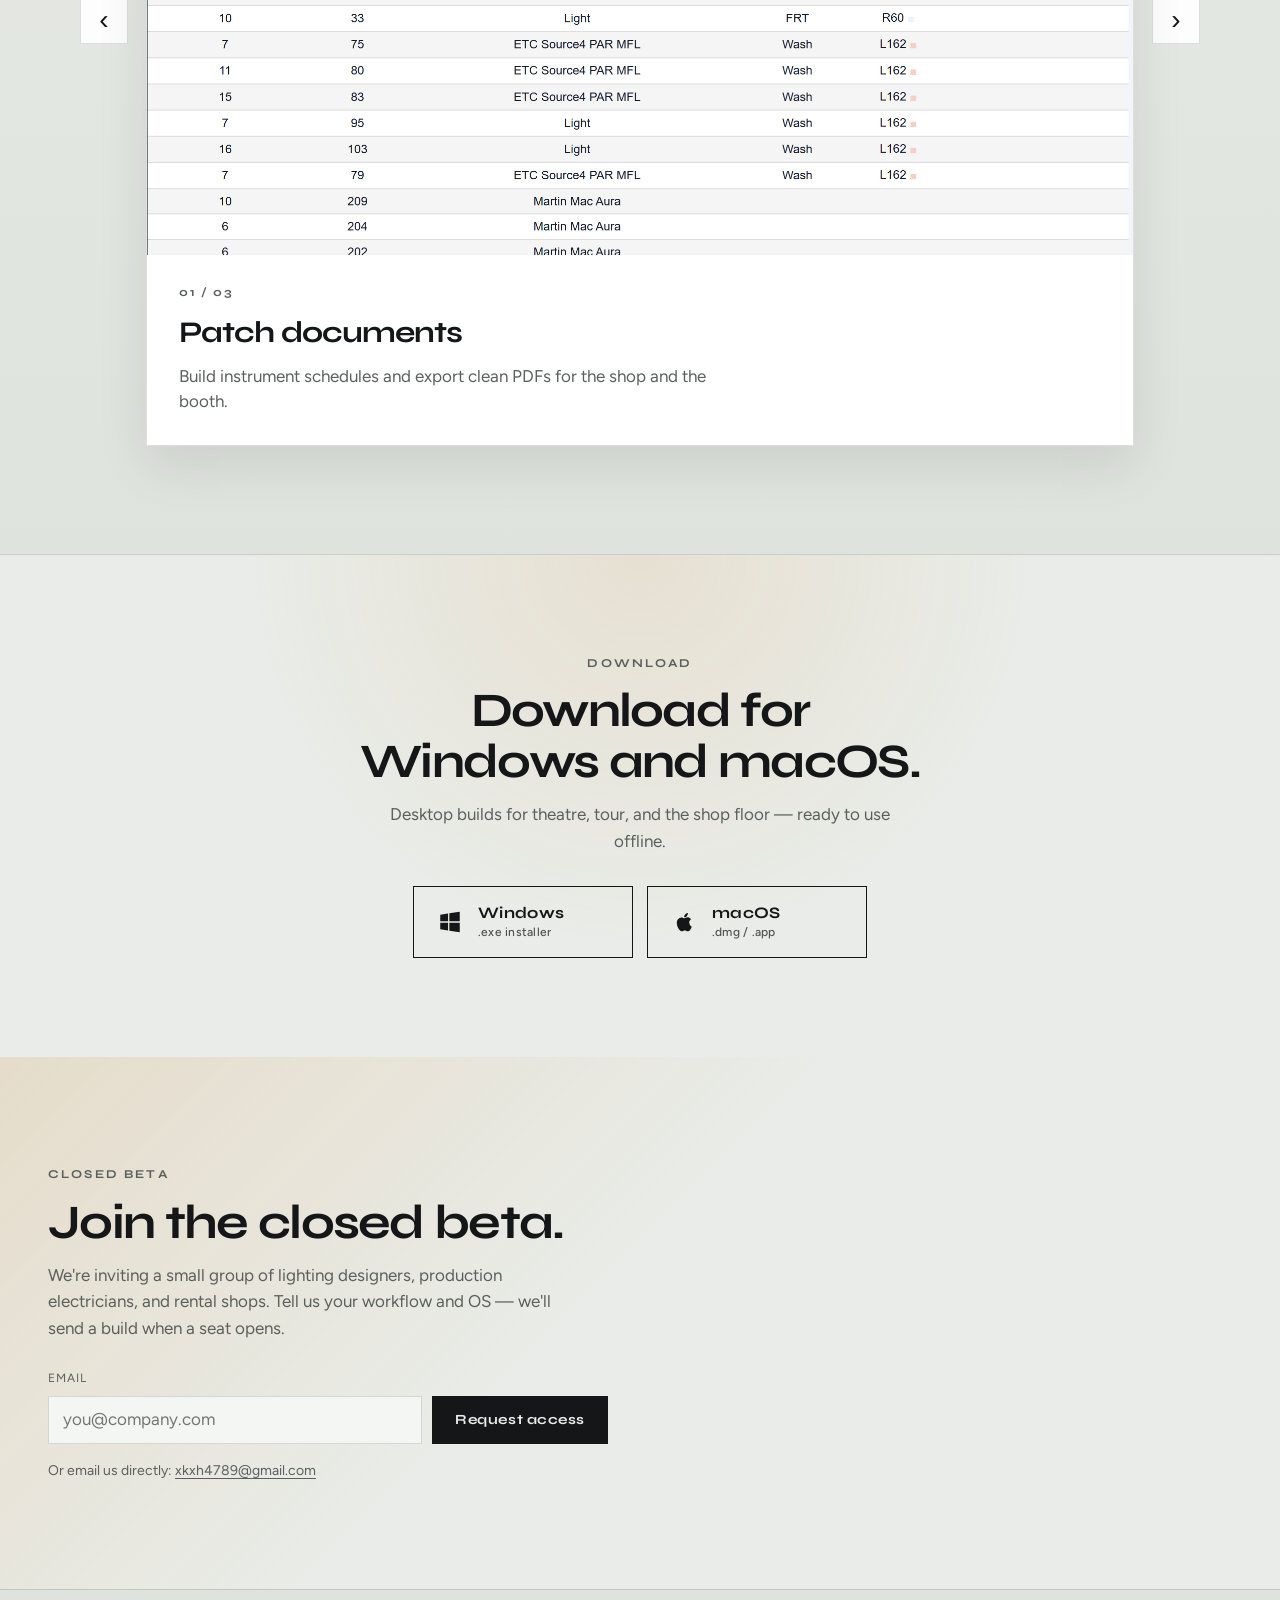
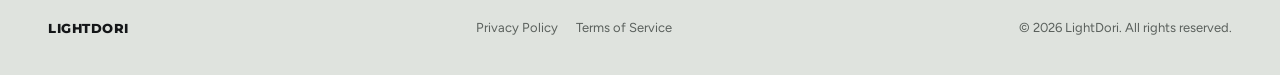
==== commit 550bba1c: "개인정보 처리방침·이용약관 페이지 추가 계정 기능이 이름과 이메일을 다루는데 공개된 방침이 없었다. Supabase가 국외 인프라라 국외 이전 고지도 함께 담는다.  영문은 마크업" ====
--- a/index.html
+++ b/index.html
@@ -254,6 +254,10 @@
 
     <footer class="foot">
       <span class="foot__brand">LightDori</span>
+      <nav class="foot__links" data-i18n-aria="foot.legal.aria" aria-label="Legal">
+        <a href="./privacy.html" data-i18n="foot.privacy">Privacy Policy</a>
+        <a href="./terms.html" data-i18n="foot.terms">Terms of Service</a>
+      </nav>
       <span class="foot__meta">© <span id="year"></span> <span data-i18n="foot.rights">LightDori. All rights reserved.</span></span>
     </footer>
 
--- a/styles.css
+++ b/styles.css
@@ -1101,6 +1101,90 @@
   text-decoration: none;
 }
 
+/* Footer — legal links */
+.foot__links {
+  display: flex;
+  flex-wrap: wrap;
+  gap: 18px;
+}
+
+.foot__links a {
+  color: var(--muted);
+  text-decoration: none;
+  border-bottom: 1px solid transparent;
+}
+
+.foot__links a:hover,
+.foot__links a:focus-visible {
+  color: var(--ink);
+  border-bottom-color: currentColor;
+}
+
+/* Legal pages — privacy policy, terms of service */
+.legal {
+  max-width: 760px;
+  margin: 0 auto;
+  padding: clamp(40px, 7vw, 88px) clamp(18px, 4vw, 48px) 96px;
+}
+
+.legal h1 {
+  margin: 0 0 10px;
+  font-family: var(--font-display);
+  font-size: clamp(32px, 4.6vw, 52px);
+  line-height: 1.05;
+  letter-spacing: -0.02em;
+}
+
+.legal__updated {
+  margin: 0 0 44px;
+  color: var(--muted);
+  font-size: 13px;
+}
+
+.legal__body h2 {
+  margin: 44px 0 12px;
+  font-size: 19px;
+  line-height: 1.3;
+  letter-spacing: -0.01em;
+}
+
+.legal__body p,
+.legal__body li {
+  color: var(--muted);
+  font-size: 15px;
+  line-height: 1.72;
+}
+
+.legal__body p {
+  margin: 0 0 14px;
+}
+
+.legal__body ul {
+  margin: 0 0 14px;
+  padding-left: 20px;
+}
+
+.legal__body li {
+  margin-bottom: 7px;
+}
+
+.legal__body strong {
+  color: var(--ink);
+  font-weight: 600;
+}
+
+.legal__body a {
+  color: var(--ink);
+}
+
+.legal__body code {
+  padding: 1px 5px;
+  border: 1px solid var(--line);
+  border-radius: 4px;
+  background: var(--paper-2);
+  font-size: 13px;
+}
+
 @media (max-width: 860px) {
   .work__stage {
     display: grid;
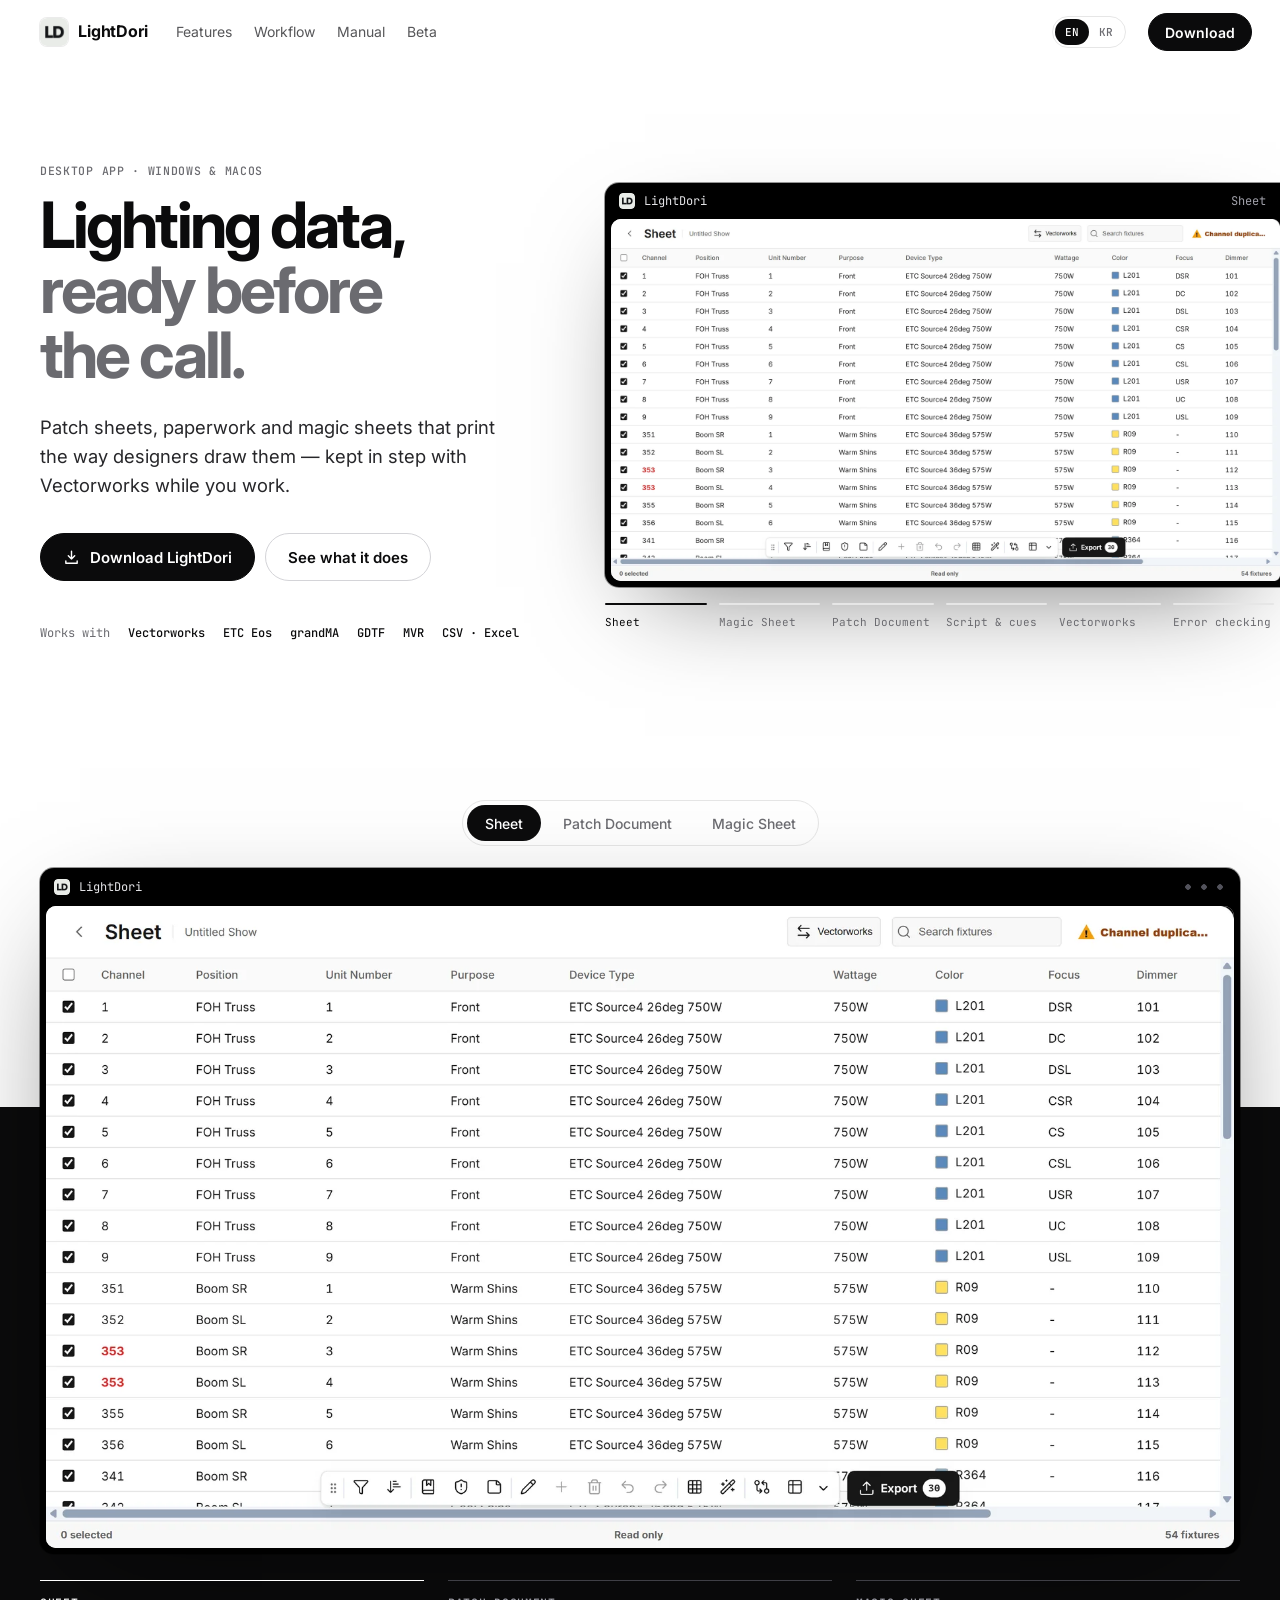
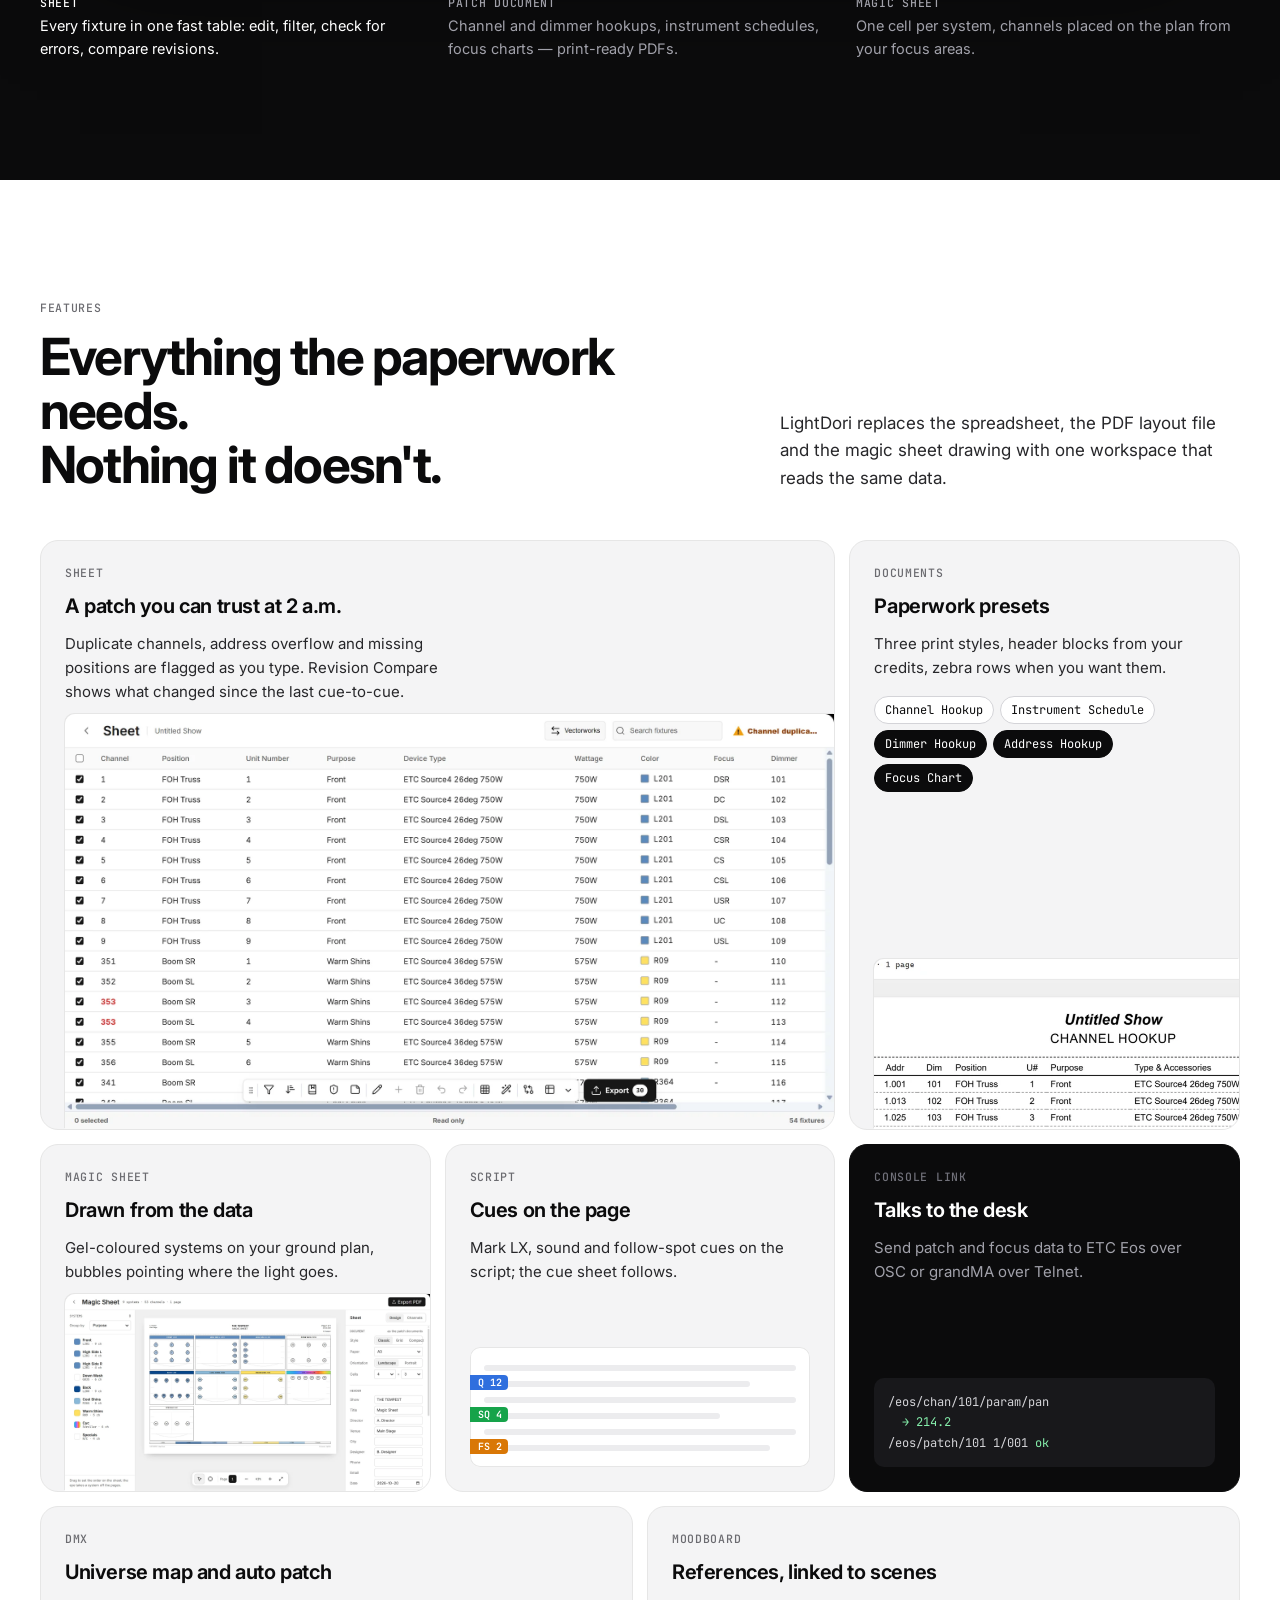
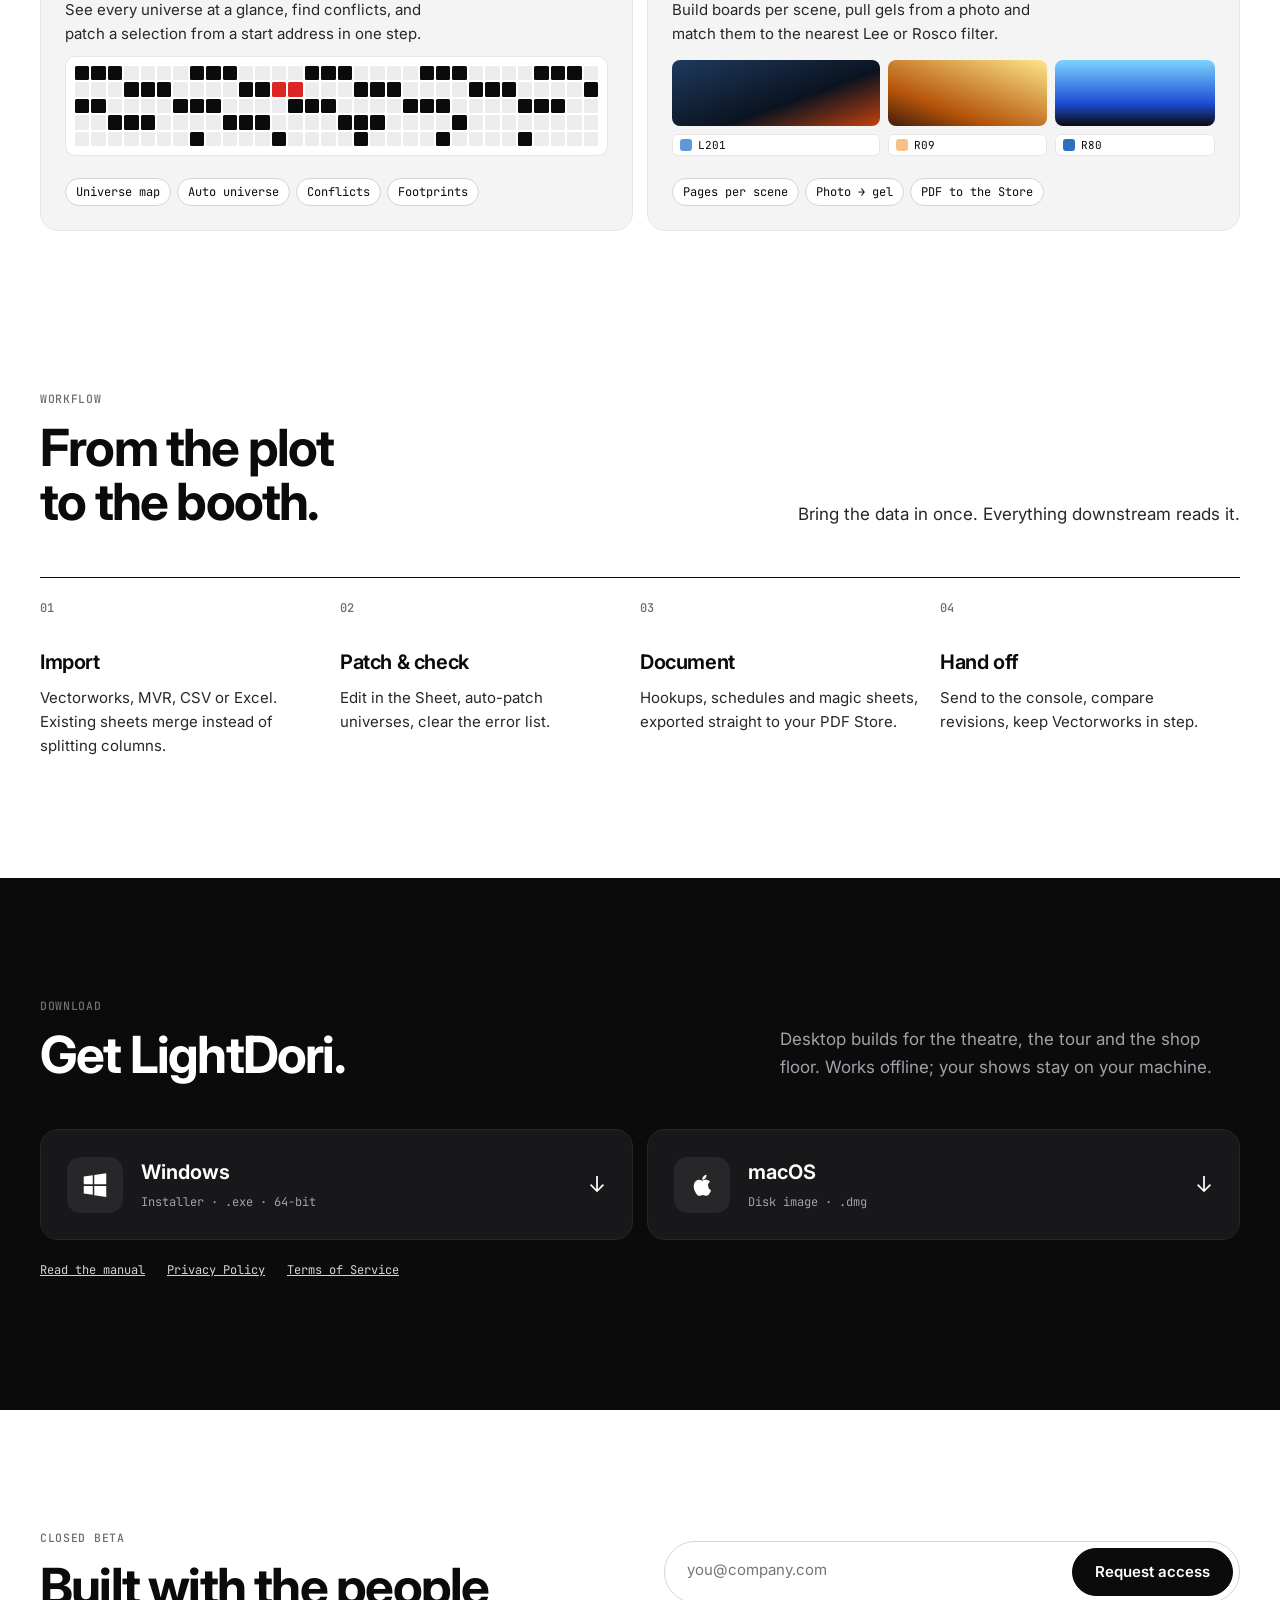
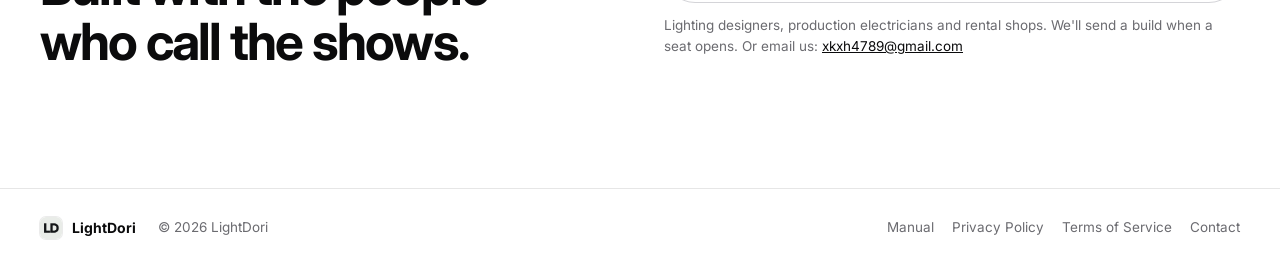
==== commit b9dbd609: "홈페이지·매뉴얼 전면 개편 - 새 홈페이지: 앱 화면 슬라이드 히어로, 제품 화면, 기능 타일, 워크플로, 다운로드, 베타 - 매뉴얼을 현재 앱 기준으로 다시 작성하고 스크린샷 1" ====
--- a/index.html
+++ b/index.html
@@ -3,54 +3,32 @@
   <head>
     <meta charset="utf-8" />
     <meta name="viewport" content="width=device-width, initial-scale=1" />
-    <title data-i18n="meta.title">LightDori — Patch, document, and sync lighting data</title>
+    <title data-i18n="meta.title">LightDori — Lighting data, ready before the call</title>
     <meta
       name="description"
-      content="LightDori is a desktop workspace for lighting patch lists, print-ready PDFs, and Vectorworks exchange — built for production electricians and lighting designers."
+      data-i18n-content="meta.desc"
+      content="LightDori is a desktop workspace for lighting patch sheets, print-ready paperwork, magic sheets and live Vectorworks sync — built for lighting designers and production electricians."
     />
+    <link rel="icon" href="./assets/app-icon.png" />
     <link rel="preconnect" href="https://fonts.googleapis.com" />
     <link rel="preconnect" href="https://fonts.gstatic.com" crossorigin />
     <link
-      href="https://fonts.googleapis.com/css2?family=Figtree:wght@400;500;600&family=Montserrat:wght@700;800&family=Noto+Sans+KR:wght@400;500;700&family=Syne:wght@600;700;800&display=swap"
+      href="https://fonts.googleapis.com/css2?family=Inter:wght@400;500;600;700&family=JetBrains+Mono:wght@400;500&family=Noto+Sans+KR:wght@400;500;700&display=swap"
       rel="stylesheet"
     />
-    <link rel="stylesheet" href="./styles.css" />
+    <link rel="stylesheet" href="./styles.css?v=20261020d" />
     <script>
-      // Fresh visits should start at the hero — not restored scroll / autofill focus on #beta.
-      (function () {
-        if ("scrollRestoration" in history) history.scrollRestoration = "manual";
-        if (!location.hash) {
-          window.scrollTo(0, 0);
-          document.addEventListener(
-            "DOMContentLoaded",
-            function () {
-              var active = document.activeElement;
-              if (active && active !== document.body && typeof active.blur === "function") {
-                var inBeta = active.closest && active.closest("#beta");
-                if (inBeta) active.blur();
-              }
-              window.scrollTo(0, 0);
-            },
-            { once: true }
-          );
-          window.addEventListener(
-            "load",
-            function () {
-              if (!location.hash) window.scrollTo(0, 0);
-            },
-            { once: true }
-          );
-        }
-      })();
+      if ("scrollRestoration" in history) history.scrollRestoration = "manual";
+      if (location.search.indexOf("static") !== -1) document.documentElement.classList.add("is-static");
     </script>
   </head>
   <body>
-    <header class="top">
-      <a class="top__brand" href="./index.html">LightDori</a>
+    <header class="top" id="top">
+      <a class="top__brand" href="./index.html"><img src="./assets/app-icon.png" alt="" />LightDori</a>
       <div class="top__right">
         <nav class="top__nav" data-i18n-aria="nav.primary" aria-label="Primary">
-          <a href="#work" data-i18n="nav.work">Work</a>
-          <a href="#download" data-i18n="nav.download">Download</a>
+          <a href="#features" data-i18n="nav.features">Features</a>
+          <a href="#workflow" data-i18n="nav.workflow">Workflow</a>
           <a href="./manual.html" data-i18n="nav.manual">Manual</a>
           <a href="#beta" data-i18n="nav.beta">Beta</a>
         </nav>
@@ -58,329 +36,329 @@
           <button type="button" class="top__lang-btn" data-lang="en" aria-pressed="true">EN</button>
           <button type="button" class="top__lang-btn" data-lang="ko" aria-pressed="false">KR</button>
         </div>
+        <a class="btn top__cta" href="#download" data-i18n="nav.download">Download</a>
       </div>
     </header>
 
-    <main id="top">
-      <section class="hero" aria-label="Introduction">
-        <div class="hero__media" aria-hidden="true">
-          <div class="hero__slides">
-            <img class="hero__slide is-active" src="./assets/hero.png" alt="" />
-            <img class="hero__slide" src="./assets/hero1.png" alt="" />
-            <img class="hero__slide" src="./assets/hero2.png" alt="" />
-            <img class="hero__slide" src="./assets/hero3.png" alt="" />
-          </div>
-          <div class="hero__veil"></div>
-          <div class="hero__beam"></div>
-        </div>
-
+    <main>
+      <section class="hero" aria-labelledby="hero-title">
         <div class="hero__copy">
-          <div class="hero__panel">
-            <p class="hero__brand">LightDori</p>
-            <h1 class="hero__title" data-i18n="hero.title">Lighting data, ready before the call.</h1>
-            <p class="hero__lede" data-i18n="hero.lede">
-              Patch lists, print-ready PDFs, and Vectorworks sync in one desktop app.
+          <p class="eyebrow" data-i18n="hero.eyebrow">Desktop app · Windows &amp; macOS</p>
+          <h1 id="hero-title">
+            <span style="color:inherit" data-i18n="hero.title1">Lighting data,</span>
+            <span data-i18n="hero.title2">ready before</span>
+            <span data-i18n="hero.title3">the call.</span>
+          </h1>
+          <p class="hero__lede" data-i18n="hero.lede">
+            Patch sheets, paperwork and magic sheets that print the way designers draw them — kept in step with Vectorworks while you work.
+          </p>
+          <div class="hero__actions">
+            <a class="btn" href="#download">
+              <svg viewBox="0 0 24 24" aria-hidden="true"><path d="M12 3v11m0 0-4.5-4.5M12 14l4.5-4.5M4 17v3h16v-3" fill="none" stroke="currentColor" stroke-width="2" stroke-linecap="round" stroke-linejoin="round"/></svg>
+              <span data-i18n="hero.download">Download LightDori</span>
+            </a>
+            <a class="btn btn--line" href="#features" data-i18n="hero.more">See what it does</a>
+          </div>
+          <p class="hero__works"><span data-i18n="hero.works">Works with</span><b>Vectorworks</b><b>ETC Eos</b><b>grandMA</b><b>GDTF</b><b>MVR</b><b>CSV · Excel</b></p>
+        </div>
+
+        <div class="reel" id="reel" aria-roledescription="carousel" data-i18n-aria="reel.aria" aria-label="LightDori screens">
+          <div class="reel__frame">
+            <div class="reel__bar"><img src="./assets/app-icon.png" alt="" />LightDori<span id="reel-label">Sheet</span></div>
+            <div class="reel__view">
+              <div class="reel__track" id="reel-track">
+                <img src="./assets/shots/sheet.webp" alt="The Sheet with a show's fixtures" data-i18n-alt="reel.1.alt" />
+                <img src="./assets/shots/magic-sheet.webp" alt="A magic sheet laid out on the stage plan" data-i18n-alt="reel.2.alt" loading="lazy" />
+                <img src="./assets/shots/patch-document.webp" alt="A channel hookup in the Patch Document" data-i18n-alt="reel.3.alt" loading="lazy" />
+                <img src="./assets/shots/cue-sheet.webp" alt="Cue markers on a script with the cue sheet beside it" data-i18n-alt="reel.4.alt" loading="lazy" />
+                <img src="./assets/shots/vw-sync.webp" alt="The Vectorworks sync panel" data-i18n-alt="reel.5.alt" loading="lazy" />
+                <img src="./assets/shots/error-checking.webp" alt="Error checking over the Sheet" data-i18n-alt="reel.6.alt" loading="lazy" />
+              </div>
+            </div>
+          </div>
+          <div class="reel__dots" role="tablist">
+            <button type="button" class="is-on"><span data-i18n="reel.1">Sheet</span></button>
+            <button type="button"><span data-i18n="reel.2">Magic Sheet</span></button>
+            <button type="button"><span data-i18n="reel.3">Patch Document</span></button>
+            <button type="button"><span data-i18n="reel.4">Script &amp; cues</span></button>
+            <button type="button"><span data-i18n="reel.5">Vectorworks</span></button>
+            <button type="button"><span data-i18n="reel.6">Error checking</span></button>
+          </div>
+        </div>
+      </section>
+
+      <section class="product" aria-label="Screens">
+        <div class="switch" role="tablist">
+          <button type="button" class="is-on" data-shot="0" data-i18n="product.1.tab">Sheet</button>
+          <button type="button" data-shot="1" data-i18n="product.2.tab">Patch Document</button>
+          <button type="button" data-shot="2" data-i18n="product.3.tab">Magic Sheet</button>
+        </div>
+        <div class="window reveal">
+          <div class="window__bar"><img src="./assets/app-icon.png" alt="" />LightDori<i></i></div>
+          <div class="window__screen">
+            <img class="is-on" src="./assets/shots/sheet.webp" alt="" loading="lazy" />
+            <img src="./assets/shots/patch-document.webp" alt="" loading="lazy" />
+            <img src="./assets/shots/magic-sheet.webp" alt="" loading="lazy" />
+          </div>
+        </div>
+        <div class="product__caption">
+          <div class="is-on" data-cap="0"><b data-i18n="product.1.tab">Sheet</b><span data-i18n="product.1.body">Every fixture in one fast table: edit, filter, check for errors, compare revisions.</span></div>
+          <div data-cap="1"><b data-i18n="product.2.tab">Patch Document</b><span data-i18n="product.2.body">Channel and dimmer hookups, instrument schedules, focus charts — print-ready PDFs.</span></div>
+          <div data-cap="2"><b data-i18n="product.3.tab">Magic Sheet</b><span data-i18n="product.3.body">One cell per system, channels placed on the plan from your focus areas.</span></div>
+        </div>
+      </section>
+
+      <section class="section" id="features">
+        <div class="wrap">
+          <div class="section__head reveal">
+            <div>
+              <p class="eyebrow" data-i18n="features.eyebrow">Features</p>
+              <h2 data-i18n-html="features.title">Everything the paperwork needs.<br />Nothing it doesn't.</h2>
+            </div>
+            <p data-i18n="features.lede">LightDori replaces the spreadsheet, the PDF layout file and the magic sheet drawing with one workspace that reads the same data.</p>
+          </div>
+          <div class="bento">
+            <article class="tile t-a reveal">
+              <p class="eyebrow" data-i18n="f.sheet.eyebrow">Sheet</p>
+              <h3 data-i18n="f.sheet.title">A patch you can trust at 2 a.m.</h3>
+              <p data-i18n="f.sheet.body">Duplicate channels, address overflow and missing positions are flagged as you type. Revision Compare shows what changed since the last cue-to-cue.</p>
+              <div class="tile__shot"><img src="./assets/shots/sheet.webp" alt="" loading="lazy" /></div>
+            </article>
+            <article class="tile t-b reveal">
+              <p class="eyebrow" data-i18n="f.docs.eyebrow">Documents</p>
+              <h3 data-i18n="f.docs.title">Paperwork presets</h3>
+              <p data-i18n="f.docs.body">Three print styles, header blocks from your credits, zebra rows when you want them.</p>
+              <div class="chips" style="margin-top:6px"><span>Channel Hookup</span><span>Instrument Schedule</span><span class="is-new">Dimmer Hookup</span><span class="is-new">Address Hookup</span><span class="is-new">Focus Chart</span></div>
+              <div class="tile__shot tile__shot--doc"><img src="./assets/shots/patch-document.webp" alt="" loading="lazy" /></div>
+            </article>
+            <article class="tile t-c reveal">
+              <p class="eyebrow" data-i18n="f.magic.eyebrow">Magic Sheet</p>
+              <h3 data-i18n="f.magic.title">Drawn from the data</h3>
+              <p data-i18n="f.magic.body">Gel-coloured systems on your ground plan, bubbles pointing where the light goes.</p>
+              <div class="tile__shot"><img src="./assets/shots/magic-sheet.webp" alt="" loading="lazy" /></div>
+            </article>
+            <article class="tile t-d reveal">
+              <p class="eyebrow" data-i18n="f.script.eyebrow">Script</p>
+              <h3 data-i18n="f.script.title">Cues on the page</h3>
+              <p data-i18n="f.script.body">Mark LX, sound and follow-spot cues on the script; the cue sheet follows.</p>
+              <div class="flags" aria-hidden="true">
+                <i style="top:18px"></i><i style="top:34px;right:60px"></i><i style="top:50px"></i><i style="top:66px;right:90px"></i><i style="top:82px"></i><i style="top:98px;right:40px"></i>
+                <b style="top:28px;background:#2f6fde">Q 12</b><b style="top:60px;background:#16a34a">SQ 4</b><b style="top:92px;background:#d97706">FS 2</b>
+              </div>
+            </article>
+            <article class="tile t-e tile--dark reveal">
+              <p class="eyebrow" data-i18n="f.console.eyebrow">Console link</p>
+              <h3 data-i18n="f.console.title">Talks to the desk</h3>
+              <p data-i18n="f.console.body">Send patch and focus data to ETC Eos over OSC or grandMA over Telnet.</p>
+              <div class="console" aria-hidden="true">/eos/chan/101/param/pan<br />&nbsp;&nbsp;<em>→ 214.2</em><br />/eos/patch/101 1/001 <em>ok</em></div>
+            </article>
+            <article class="tile t-f reveal">
+              <p class="eyebrow" data-i18n="f.dmx.eyebrow">DMX</p>
+              <h3 data-i18n="f.dmx.title">Universe map and auto patch</h3>
+              <p data-i18n="f.dmx.body">See every universe at a glance, find conflicts, and patch a selection from a start address in one step.</p>
+              <div class="umap" aria-hidden="true" id="umap"></div>
+              <div class="chips" style="margin-top:12px"><span data-i18n="f.dmx.c1">Universe map</span><span data-i18n="f.dmx.c2">Auto universe</span><span data-i18n="f.dmx.c3">Conflicts</span><span data-i18n="f.dmx.c4">Footprints</span></div>
+            </article>
+            <article class="tile t-g reveal">
+              <p class="eyebrow" data-i18n="f.mood.eyebrow">Moodboard</p>
+              <h3 data-i18n="f.mood.title">References, linked to scenes</h3>
+              <p data-i18n="f.mood.body">Build boards per scene, pull gels from a photo and match them to the nearest Lee or Rosco filter.</p>
+              <div class="mood" aria-hidden="true">
+                <i style="background:linear-gradient(160deg,#1e3a5f,#0b1320 60%,#c2410c)"></i><i style="background:linear-gradient(200deg,#fde68a,#b45309 70%,#3f1d0b)"></i><i style="background:linear-gradient(180deg,#7dd3fc,#1d4ed8 65%,#0b0b0c)"></i>
+                <span><b style="background:#5C9AD8"></b>L201</span><span><b style="background:#F6C089"></b>R09</span><span><b style="background:#2F6FC2"></b>R80</span>
+              </div>
+              <div class="chips" style="margin-top:12px"><span data-i18n="f.mood.c1">Pages per scene</span><span data-i18n="f.mood.c2">Photo → gel</span><span data-i18n="f.mood.c3">PDF to the Store</span></div>
+            </article>
+          </div>
+        </div>
+      </section>
+
+      <section class="section" id="workflow" style="padding-top:40px">
+        <div class="wrap">
+          <div class="section__head reveal">
+            <div>
+              <p class="eyebrow" data-i18n="workflow.eyebrow">Workflow</p>
+              <h2 data-i18n-html="workflow.title">From the plot<br />to the booth.</h2>
+            </div>
+            <p data-i18n="workflow.lede">Bring the data in once. Everything downstream reads it.</p>
+          </div>
+          <div class="flow reveal">
+            <div><b>01</b><h3 data-i18n="workflow.1.title">Import</h3><p data-i18n="workflow.1.body">Vectorworks, MVR, CSV or Excel. Existing sheets merge instead of splitting columns.</p></div>
+            <div><b>02</b><h3 data-i18n="workflow.2.title">Patch &amp; check</h3><p data-i18n="workflow.2.body">Edit in the Sheet, auto-patch universes, clear the error list.</p></div>
+            <div><b>03</b><h3 data-i18n="workflow.3.title">Document</h3><p data-i18n="workflow.3.body">Hookups, schedules and magic sheets, exported straight to your PDF Store.</p></div>
+            <div><b>04</b><h3 data-i18n="workflow.4.title">Hand off</h3><p data-i18n="workflow.4.body">Send to the console, compare revisions, keep Vectorworks in step.</p></div>
+          </div>
+        </div>
+      </section>
+
+      <section class="download" id="download">
+        <div class="wrap">
+          <div class="section__head reveal">
+            <div>
+              <p class="eyebrow" data-i18n="download.eyebrow">Download</p>
+              <h2 data-i18n="download.title">Get LightDori.</h2>
+            </div>
+            <p data-i18n="download.lede">Desktop builds for the theatre, the tour and the shop floor. Works offline; your shows stay on your machine.</p>
+          </div>
+          <div class="os reveal">
+            <a id="download-win" href="#beta" data-platform="windows">
+              <span class="ic"><svg viewBox="0 0 24 24" aria-hidden="true"><path d="M3 5.2 10.2 4.2v7.1H3zm8.4-1.3L21 2.5v8.8h-9.6zM3 12.7h7.2v7.1L3 18.7zm8.4 0H21v8.8l-9.6-1.4z"/></svg></span>
+              <div><strong>Windows</strong><span data-i18n="download.win.meta">Installer · .exe · 64-bit</span></div>
+              <em aria-hidden="true">↓</em>
+            </a>
+            <a id="download-mac" href="#beta" data-platform="mac">
+              <span class="ic"><svg viewBox="0 0 24 24" aria-hidden="true"><path d="M16.7 12.6c0-2.1 1.7-3.1 1.8-3.2-1-1.4-2.5-1.6-3-1.7-1.3-.1-2.5.8-3.1.8-.7 0-1.7-.7-2.8-.7-1.4 0-2.8.9-3.5 2.2-1.5 2.6-.4 6.4 1.1 8.5.7 1 1.6 2.2 2.7 2.1 1.1 0 1.5-.7 2.8-.7s1.7.7 2.8.7c1.2 0 1.9-1 2.6-2 .8-1.2 1.1-2.3 1.1-2.4-.02-.01-2.2-.8-2.2-3.6zM14.7 6.5c.6-.7 1-1.7.9-2.7-.9 0-1.9.6-2.5 1.3-.6.6-1.1 1.7-.9 2.6 1 .1 1.9-.5 2.5-1.2z"/></svg></span>
+              <div><strong>macOS</strong><span data-i18n="download.mac.meta">Disk image · .dmg</span></div>
+              <em aria-hidden="true">↓</em>
+            </a>
+          </div>
+          <p class="download__note" id="download-note" hidden></p>
+          <p class="download__meta"><a href="./manual.html" data-i18n="download.manual">Read the manual</a><a href="./privacy.html" data-i18n="foot.privacy">Privacy Policy</a><a href="./terms.html" data-i18n="foot.terms">Terms of Service</a></p>
+        </div>
+      </section>
+
+      <section class="section" id="beta">
+        <div class="wrap beta reveal">
+          <div>
+            <p class="eyebrow" data-i18n="beta.eyebrow">Closed beta</p>
+            <h2 data-i18n-html="beta.title">Built with the people<br />who call the shows.</h2>
+          </div>
+          <div>
+            <form class="beta__form" id="beta-form">
+              <input id="beta-email" type="email" name="email" placeholder="you@company.com" autocomplete="email" required data-i18n-aria="beta.email" aria-label="Email" />
+              <button class="btn" type="submit" data-i18n="beta.submit">Request access</button>
+            </form>
+            <p class="beta__note">
+              <span data-i18n="beta.lede">Lighting designers, production electricians and rental shops. We'll send a build when a seat opens.</span>
+              <span data-i18n="beta.or">Or email us:</span>
+              <a href="mailto:xkxh4789@gmail.com?subject=LightDori%20beta%20request">xkxh4789@gmail.com</a>
             </p>
-            <div class="hero__actions">
-              <a class="btn btn--solid" href="#download" data-i18n="hero.download">Download</a>
-              <a class="btn btn--ghost" href="#beta" data-i18n="hero.beta">Request beta</a>
-            </div>
-          </div>
-        </div>
-      </section>
-
-      <section class="work" id="work">
-        <div class="work__intro">
-          <p class="eyebrow" data-i18n="work.eyebrow">Features</p>
-          <h2 data-i18n="work.title">Three jobs. One workspace.</h2>
-        </div>
-
-        <div class="work__stage">
-          <button
-            type="button"
-            class="work__nav work__nav--prev"
-            data-i18n-aria="work.prev"
-            aria-label="Previous feature"
-          >
-            <span aria-hidden="true">‹</span>
-          </button>
-
-          <div class="work__panel" aria-live="polite">
-            <article class="work__slide is-active" data-work-slide="0">
-              <figure class="work__figure">
-                <img
-                  src="./assets/sheet.png"
-                  alt="Patch sheet preview inside LightDori"
-                  data-i18n-alt="work.1.img.alt"
-                />
-              </figure>
-              <div class="work__copy">
-                <p class="work__count"><span data-work-current>01</span> / 03</p>
-                <h3 data-i18n="work.1.title">Patch documents</h3>
-                <p data-i18n="work.1.body">
-                  Build instrument schedules and export clean PDFs for the shop and the booth.
-                </p>
-              </div>
-            </article>
-
-            <article class="work__slide" data-work-slide="1" hidden>
-              <figure class="work__figure">
-                <img
-                  src="./assets/card-workflow.webp"
-                  alt="Workflow module visual"
-                  data-i18n-alt="work.2.img.alt"
-                />
-              </figure>
-              <div class="work__copy">
-                <p class="work__count"><span data-work-current>02</span> / 03</p>
-                <h3 data-i18n="work.2.title">Vectorworks sync</h3>
-                <p data-i18n="work.2.body">
-                  Exchange fixture data through a shared file so LD and Vectorworks stay aligned.
-                </p>
-              </div>
-            </article>
-
-            <article class="work__slide" data-work-slide="2" hidden>
-              <figure class="work__figure">
-                <img
-                  src="./assets/card-sheet.webp"
-                  alt="Sheet module visual"
-                  data-i18n-alt="work.3.img.alt"
-                />
-              </figure>
-              <div class="work__copy">
-                <p class="work__count"><span data-work-current>03</span> / 03</p>
-                <h3 data-i18n="work.3.title">Sheet workspace</h3>
-                <p data-i18n="work.3.body">
-                  Edit, sort, and export fixture sheets without jumping between spreadsheets and consoles.
-                </p>
-              </div>
-            </article>
-          </div>
-
-          <button
-            type="button"
-            class="work__nav work__nav--next"
-            data-i18n-aria="work.next"
-            aria-label="Next feature"
-          >
-            <span aria-hidden="true">›</span>
-          </button>
-        </div>
-      </section>
-
-      <section class="download" id="download">
-        <div class="download__inner">
-          <p class="eyebrow" data-i18n="download.eyebrow">Download</p>
-          <h2 data-i18n="download.title">Download for Windows and macOS.</h2>
-          <p class="download__lede" data-i18n="download.lede">
-            Desktop builds for theatre, tour, and the shop floor — ready to use offline.
-          </p>
-          <div class="download__actions">
-            <a
-              class="btn btn--ink-outline download__btn"
-              id="download-win"
-              href="https://github.com/xkxh4789/Lightdori-release/releases/download/v0.1.0/LightDori_Setup_1.0_win64.exe"
-              target="_blank"
-              rel="noopener noreferrer"
-              data-platform="windows"
-            >
-              <span class="download__brand" aria-hidden="true">
-                <svg class="download__logo" viewBox="0 0 24 24" focusable="false">
-                  <path fill="currentColor" d="M3 5.2 10.2 4.2v7.1H3zm8.4-1.3L21 2.5v8.8h-9.6zM3 12.7h7.2v7.1L3 18.7zm8.4 0H21v8.8l-9.6-1.4z" />
-                </svg>
-              </span>
-              <span class="download__copy">
-                <span class="download__name">Windows</span>
-                <span class="download__meta" data-i18n="download.win.meta">.exe installer</span>
-              </span>
-            </a>
-            <a
-              class="btn btn--ink-outline download__btn"
-              id="download-mac"
-              href="https://github.com/xkxh4789/Lightdori-release/releases/download/v0.1.0/LightDori_Setup_1.0.0.dmg"
-              target="_blank"
-              rel="noopener noreferrer"
-              data-platform="mac"
-            >
-              <span class="download__brand" aria-hidden="true">
-                <svg class="download__logo" viewBox="0 0 24 24" focusable="false">
-                  <path
-                    fill="currentColor"
-                    d="M16.7 12.6c0-2.1 1.7-3.1 1.8-3.2-1-1.4-2.5-1.6-3-1.7-1.3-.1-2.5.8-3.1.8-.7 0-1.7-.7-2.8-.7-1.4 0-2.8.9-3.5 2.2-1.5 2.6-.4 6.4 1.1 8.5.7 1 1.6 2.2 2.7 2.1 1.1 0 1.5-.7 2.8-.7s1.7.7 2.8.7c1.2 0 1.9-1 2.6-2 .8-1.2 1.1-2.3 1.1-2.4-.02-.01-2.2-.8-2.2-3.6zM14.7 6.5c.6-.7 1-1.7.9-2.7-.9 0-1.9.6-2.5 1.3-.6.6-1.1 1.7-.9 2.6 1 .1 1.9-.5 2.5-1.2z"
-                  />
-                </svg>
-              </span>
-              <span class="download__copy">
-                <span class="download__name">macOS</span>
-                <span class="download__meta" data-i18n="download.mac.meta">.dmg / .app</span>
-              </span>
-            </a>
-          </div>
-          <p class="download__note" id="download-note" hidden></p>
-        </div>
-      </section>
-
-      <section class="beta" id="beta">
-        <div class="beta__inner">
-          <p class="eyebrow" data-i18n="beta.eyebrow">Closed beta</p>
-          <h2 data-i18n="beta.title">Join the closed beta.</h2>
-          <p class="beta__lede" data-i18n="beta.lede">
-            We're inviting a small group of lighting designers, production electricians, and rental shops.
-            Tell us your workflow and OS — we'll send a build when a seat opens.
-          </p>
-
-          <form class="beta__form" id="beta-form">
-            <label>
-              <span data-i18n="beta.email">Email</span>
-              <input
-                id="beta-email"
-                type="email"
-                name="email"
-                placeholder="you@company.com"
-                autocomplete="email"
-                required
-              />
-            </label>
-            <button class="btn btn--solid" type="submit" data-i18n="beta.submit">Request access</button>
-          </form>
-          <p class="beta__note">
-            <span data-i18n="beta.or">Or email us directly:</span>
-            <a href="mailto:xkxh4789@gmail.com?subject=LightDori%20beta%20request">xkxh4789@gmail.com</a>
-          </p>
+          </div>
         </div>
       </section>
     </main>
 
     <footer class="foot">
-      <span class="foot__brand">LightDori</span>
+      <span class="foot__brand"><img src="./assets/app-icon.png" alt="" />LightDori</span>
+      <span>© <span id="year"></span> LightDori</span>
       <nav class="foot__links" data-i18n-aria="foot.legal.aria" aria-label="Legal">
+        <a href="./manual.html" data-i18n="nav.manual">Manual</a>
         <a href="./privacy.html" data-i18n="foot.privacy">Privacy Policy</a>
         <a href="./terms.html" data-i18n="foot.terms">Terms of Service</a>
+        <a href="mailto:xkxh4789@gmail.com" data-i18n="foot.contact">Contact</a>
       </nav>
-      <span class="foot__meta">© <span id="year"></span> <span data-i18n="foot.rights">LightDori. All rights reserved.</span></span>
     </footer>
 
-    <script src="./downloads.js?v=20260730"></script>
-    <script src="./i18n.js"></script>
+    <script src="./downloads.js?v=20261020"></script>
+    <script src="./i18n.js?v=20261020c"></script>
     <script>
       document.getElementById("year").textContent = String(new Date().getFullYear());
-
+      var isStatic = document.documentElement.classList.contains("is-static");
+
+      // header shadow once the page scrolls
+      (function () {
+        var header = document.getElementById("top");
+        var onScroll = function () { header.classList.toggle("is-scrolled", window.scrollY > 10); };
+        window.addEventListener("scroll", onScroll, { passive: true });
+        onScroll();
+      })();
+
+      // sections rise in as they enter the screen
+      (function () {
+        var nodes = document.querySelectorAll(".reveal");
+        if (!("IntersectionObserver" in window) || isStatic) {
+          nodes.forEach(function (n) { n.classList.add("is-in"); });
+          return;
+        }
+        var io = new IntersectionObserver(function (entries) {
+          entries.forEach(function (e) {
+            if (e.isIntersecting) { e.target.classList.add("is-in"); io.unobserve(e.target); }
+          });
+        }, { threshold: 0.12 });
+        nodes.forEach(function (n) { io.observe(n); });
+      })();
+
+      // download links from downloads.js (an empty link sends people to the beta form)
       (function setupDownloads() {
         var cfg = window.LIGHTDORI_DOWNLOADS || {};
-        var win = document.getElementById("download-win");
-        var mac = document.getElementById("download-mac");
         var note = document.getElementById("download-note");
-        var winUrl = String(cfg.windows || "").trim();
-        var macUrl = String(cfg.mac || "").trim();
-        var ready = 0;
-
-        function wire(btn, url) {
-          if (!btn) return;
-          var ok = /^https?:\/\//i.test(url) || /^\.?\//.test(url);
-          if (url && ok) {
+        var bad = false;
+        [["download-win", cfg.windows], ["download-mac", cfg.mac]].forEach(function (pair) {
+          var btn = document.getElementById(pair[0]);
+          var url = String(pair[1] || "").trim();
+          if (/sha256:/i.test(url)) bad = true;
+          if (btn && /^https?:\/\//i.test(url)) {
             btn.href = url;
-            if (/^https?:\/\//i.test(url)) {
-              btn.removeAttribute("download");
-              btn.target = "_blank";
-              btn.rel = "noopener noreferrer";
-            } else {
-              btn.setAttribute("download", "");
-              btn.removeAttribute("target");
-            }
-            ready += 1;
-          } else {
-            btn.href = "#beta";
-            btn.removeAttribute("download");
-            btn.removeAttribute("target");
+            btn.target = "_blank";
+            btn.rel = "noopener noreferrer";
           }
-        }
-
-        wire(win, winUrl);
-        wire(mac, macUrl);
-
-        window.__lightdoriDownloadReady = ready;
-        window.__lightdoriDownloadBadHash = /sha256:/i.test(winUrl) || /sha256:/i.test(macUrl);
-
+        });
         window.lightdoriRefreshDownloadNotes = function (lang) {
           if (!note) return;
-          var t = window.lightdoriT;
-          if (window.__lightdoriDownloadBadHash) {
-            note.hidden = false;
-            note.textContent = t("download.note.hash", lang);
-            return;
-          }
-          // Keep the public download section clean — no “one platform / beta” notices.
-          note.hidden = true;
-          note.textContent = "";
+          note.hidden = !bad;
+          note.textContent = bad ? window.lightdoriT("download.note.hash", lang) : "";
         };
       })();
 
       window.lightdoriInitLang();
 
-      (function setupHeroSlider() {
-        var slides = document.querySelectorAll(".hero__slide");
-        if (slides.length < 2) return;
-        if (window.matchMedia("(prefers-reduced-motion: reduce)").matches) return;
-
-        var index = 0;
-        var fadeMs = 3200;
-        var holdMs = 7000;
-        var timer = null;
-
-        function goNext() {
-          slides[index].classList.remove("is-active");
-          index = (index + 1) % slides.length;
-          slides[index].classList.add("is-active");
-        }
-
+      // hero reel: the app's screens slide past
+      (function setupReel() {
+        var reel = document.getElementById("reel");
+        var track = document.getElementById("reel-track");
+        var dots = Array.prototype.slice.call(reel.querySelectorAll(".reel__dots button"));
+        var label = document.getElementById("reel-label");
+        var count = track.children.length;
+        var ms = 5200, index = 0, timer = null;
+        reel.style.setProperty("--reel-ms", ms + "ms");
+        function go(i) {
+          index = (i + count) % count;
+          track.style.transform = "translateX(" + -index * 100 + "%)";
+          dots.forEach(function (d, k) {
+            d.classList.remove("is-on");
+            if (k === index) { void d.offsetWidth; d.classList.add("is-on"); }
+          });
+          label.textContent = dots[index].textContent.trim();
+        }
         function schedule() {
-          timer = window.setTimeout(function () {
-            goNext();
-            schedule();
-          }, holdMs + fadeMs);
-        }
-
-        schedule();
-      })();
-
-      (function setupWorkCarousel() {
-        var panel = document.querySelector(".work__panel");
-        if (!panel) return;
-        var slides = Array.prototype.slice.call(panel.querySelectorAll(".work__slide"));
-        if (slides.length < 2) return;
-        var prev = document.querySelector(".work__nav--prev");
-        var next = document.querySelector(".work__nav--next");
-        var index = 0;
-
-        function show(nextIndex) {
-          slides[index].classList.remove("is-active");
-          slides[index].hidden = true;
-          index = (nextIndex + slides.length) % slides.length;
-          slides[index].hidden = false;
-          slides[index].classList.add("is-active");
-        }
-
-        if (prev) {
-          prev.addEventListener("click", function () {
-            show(index - 1);
-          });
-        }
-        if (next) {
-          next.addEventListener("click", function () {
-            show(index + 1);
-          });
-        }
-
-        document.addEventListener("keydown", function (event) {
-          var work = document.getElementById("work");
-          if (!work) return;
-          var rect = work.getBoundingClientRect();
-          var inView = rect.top < window.innerHeight && rect.bottom > 0;
-          if (!inView) return;
-          if (event.key === "ArrowLeft") show(index - 1);
-          if (event.key === "ArrowRight") show(index + 1);
-        });
+          clearTimeout(timer);
+          if (isStatic || reel.classList.contains("is-paused")) return;
+          timer = setTimeout(function () { go(index + 1); schedule(); }, ms);
+        }
+        dots.forEach(function (d, k) { d.addEventListener("click", function () { go(k); schedule(); }); });
+        reel.addEventListener("mouseenter", function () { reel.classList.add("is-paused"); clearTimeout(timer); });
+        reel.addEventListener("mouseleave", function () { reel.classList.remove("is-paused"); schedule(); });
+        document.addEventListener("lightdori:langchange", function () { label.textContent = dots[index].textContent.trim(); });
+        if (!window.matchMedia("(prefers-reduced-motion: reduce)").matches) schedule();
+        go(0);
+      })();
+
+      // the product window: Sheet / Patch Document / Magic Sheet
+      (function setupProduct() {
+        var shots = document.querySelectorAll(".window__screen img");
+        var caps = document.querySelectorAll("[data-cap]");
+        var tabs = document.querySelectorAll("[data-shot]");
+        var shot = 0, auto = true;
+        function show(i) {
+          shot = i;
+          shots.forEach(function (n, k) { n.classList.toggle("is-on", k === i); });
+          caps.forEach(function (n, k) { n.classList.toggle("is-on", k === i); });
+          tabs.forEach(function (n, k) { n.classList.toggle("is-on", k === i); });
+        }
+        tabs.forEach(function (b) { b.addEventListener("click", function () { auto = false; show(+b.dataset.shot); }); });
+        caps.forEach(function (c) { c.addEventListener("click", function () { auto = false; show(+c.dataset.cap); }); });
+        if (!isStatic) setInterval(function () { if (auto) show((shot + 1) % shots.length); }, 6000);
+      })();
+
+      // universe map tile
+      (function () {
+        var m = document.getElementById("umap");
+        var h = "";
+        for (var i = 0; i < 160; i++) {
+          var on = (i % 7 < 3 && i < 120) || (i > 130 && i % 5 === 0);
+          h += '<i class="' + (i === 44 || i === 45 ? "x" : on ? "on" : "") + '"></i>';
+        }
+        m.innerHTML = h;
       })();
 
       document.getElementById("beta-form").addEventListener("submit", function (event) {
@@ -389,9 +367,7 @@
         if (!email) return;
         var lang = document.documentElement.getAttribute("data-lang") || "en";
         var subject = encodeURIComponent(window.lightdoriT("beta.mail.subject", lang));
-        var body = encodeURIComponent(
-          window.lightdoriT("beta.mail.body", lang).replace("{email}", email)
-        );
+        var body = encodeURIComponent(window.lightdoriT("beta.mail.body", lang).replace("{email}", email));
         window.location.href = "mailto:xkxh4789@gmail.com?subject=" + subject + "&body=" + body;
       });
     </script>
--- a/styles.css
+++ b/styles.css
@@ -1,1296 +1,252 @@
+/* LightDori website — the app's own language: white paper, black ink, mono eyebrows, the LD
+   app icon and the real app as the pictures. Shared by index, manual, privacy and terms. */
 :root {
-  --ink: #141618;
-  --paper: #e9ece8;
-  --paper-2: #dfe3de;
-  --muted: #5a605c;
-  --line: rgba(20, 22, 24, 0.14);
-  --amber: #c9852a;
-  --amber-soft: rgba(201, 133, 42, 0.32);
-  --hero-ink: #f2f4f1;
-  --font-display: "Syne", "Avenir Next", "Segoe UI", sans-serif;
-  --font-body: "Figtree", "Noto Sans KR", "Apple SD Gothic Neo", "Malgun Gothic", "Avenir Next", "Segoe UI", sans-serif;
-  --font-logo: "Montserrat", "Arial Black", "Helvetica Neue", Arial, sans-serif;
+  --ink: #0b0b0c;
+  --ink-2: #27272a;
+  --soft: #6b6b70;
+  --line: #e6e6e6;
+  --paper: #ffffff;
+  --wash: #f4f4f5;
+  --mono: "JetBrains Mono", "Cascadia Mono", ui-monospace, Consolas, monospace;
+  --sans: "Inter", "Noto Sans KR", "Apple SD Gothic Neo", "Malgun Gothic", "Segoe UI", system-ui, sans-serif;
+  --wrap: min(1200px, calc(100vw - 48px));
   --header-h: 64px;
 }
-
-*,
-*::before,
-*::after {
-  box-sizing: border-box;
+* { box-sizing: border-box; }
+html { scroll-behavior: smooth; scroll-padding-top: calc(var(--header-h) + 12px); }
+body { margin: 0; background: var(--paper); color: var(--ink); font: 16px/1.6 var(--sans); -webkit-font-smoothing: antialiased; text-rendering: optimizeLegibility; }
+html[lang="ko"] body { word-break: keep-all; }
+img { display: block; max-width: 100%; }
+a { color: inherit; }
+.wrap { width: var(--wrap); margin: 0 auto; }
+.eyebrow { margin: 0 0 14px; font: 500 11.5px var(--mono); letter-spacing: .06em; text-transform: uppercase; color: var(--soft); }
+.btn { display: inline-flex; align-items: center; justify-content: center; gap: 10px; height: 48px; padding: 0 22px; border: 1px solid var(--ink); border-radius: 999px; background: var(--ink); color: #fff; font: 600 15px var(--sans); text-decoration: none; white-space: nowrap; cursor: pointer; transition: transform 160ms ease, opacity 160ms ease, border-color 160ms ease; }
+.btn:hover { transform: translateY(-1px); opacity: .9; }
+.btn--line { background: transparent; color: var(--ink); border-color: #d4d4d8; }
+.btn--line:hover { border-color: var(--ink); opacity: 1; }
+.btn svg { width: 17px; height: 17px; }
+:focus-visible { outline: 2px solid var(--ink); outline-offset: 3px; }
+
+/* ---------- header ---------- */
+.top { position: fixed; inset: 0 0 auto; z-index: 50; height: var(--header-h); display: flex; align-items: center; gap: 28px; padding: 0 28px 0 max(24px, calc((100vw - 1200px) / 2)); background: rgba(255, 255, 255, .92); -webkit-backdrop-filter: blur(14px); backdrop-filter: blur(14px); transition: box-shadow 200ms ease; }
+.top.is-scrolled, .page-manual .top, .page-legal .top { box-shadow: 0 1px 0 var(--line); }
+.top__brand { display: flex; align-items: center; gap: 10px; font-weight: 700; font-size: 16px; letter-spacing: -.01em; text-decoration: none; }
+.top__brand img { width: 28px; height: 28px; border-radius: 7px; box-shadow: 0 0 0 1px rgba(0, 0, 0, .08); }
+.top__right { display: flex; align-items: center; gap: 22px; flex: 1; min-width: 0; }
+.top__nav { display: flex; gap: 22px; margin-right: auto; font-size: 14px; color: var(--ink-2); }
+.top__nav a { text-decoration: none; opacity: .78; }
+.top__nav a:hover, .top__nav a[aria-current="page"] { opacity: 1; }
+.top__nav a[aria-current="page"] { font-weight: 600; }
+.top__lang { display: inline-flex; padding: 2px; border: 1px solid var(--line); border-radius: 999px; font: 500 11px var(--mono); }
+.top__lang-btn { height: 26px; padding: 0 10px; border: 0; border-radius: 999px; background: none; font: inherit; color: var(--soft); cursor: pointer; }
+.top__lang-btn.is-active { background: var(--ink); color: #fff; }
+.top__cta { height: 38px; padding: 0 16px; font-size: 14px; }
+
+/* ---------- hero ---------- */
+.hero { position: relative; display: grid; grid-template-columns: minmax(0, .92fr) minmax(0, 1.2fr); align-items: center; gap: 48px; min-height: 760px; padding: 128px 0 72px max(24px, calc((100vw - 1200px) / 2)); overflow: hidden; }
+.hero__copy { position: relative; z-index: 2; }
+.hero h1 { margin: 0; font-size: clamp(42px, 5vw, 70px); line-height: 1.02; letter-spacing: -.045em; font-weight: 700; }
+.hero h1 span { display: block; color: var(--soft); }
+html[lang="ko"] .hero h1 { letter-spacing: -.03em; line-height: 1.12; }
+.hero__lede { max-width: 470px; margin: 26px 0 34px; font-size: 18.5px; line-height: 1.55; color: var(--ink-2); }
+.hero__actions { display: flex; flex-wrap: wrap; gap: 10px; }
+.hero__works { display: flex; flex-wrap: wrap; gap: 8px 18px; margin-top: 44px; font: 12px var(--mono); color: var(--soft); }
+.hero__works b { font-weight: 500; color: var(--ink); }
+.reel { position: relative; min-width: 0; }
+.reel__frame { overflow: hidden; border-radius: 14px 0 0 14px; background: #000; box-shadow: 0 40px 100px -40px rgba(0, 0, 0, .55), 0 0 0 1px rgba(0, 0, 0, .4); }
+.reel__bar { display: flex; align-items: center; gap: 9px; height: 36px; padding: 0 14px; color: #e4e4e7; font: 12px var(--mono); }
+.reel__bar img { width: 16px; height: 16px; border-radius: 4px; }
+.reel__bar span { margin-left: auto; color: #a1a1aa; }
+.reel__view { position: relative; margin: 0 0 6px 6px; overflow: hidden; border-radius: 10px 0 0 10px; background: #fff; aspect-ratio: 1800 / 972; }
+.reel__track { display: flex; height: 100%; transition: transform 900ms cubic-bezier(.65, 0, .35, 1); }
+.reel__track img { flex: none; width: 100%; height: 100%; object-fit: cover; object-position: left top; }
+.reel__dots { display: flex; gap: 6px; margin-top: 16px; }
+.reel__dots button { position: relative; flex: 1; max-width: 110px; height: 30px; padding: 0; border: 0; background: none; text-align: left; font: 11px var(--mono); color: var(--soft); cursor: pointer; }
+.reel__dots button::before { content: ""; position: absolute; left: 0; right: 6px; top: 0; height: 2px; border-radius: 1px; background: var(--line); }
+.reel__dots button::after { content: ""; position: absolute; left: 0; top: 0; height: 2px; width: 0; border-radius: 1px; background: var(--ink); }
+.reel__dots button.is-on { color: var(--ink); }
+.reel__dots button.is-on::after { animation: reel-progress var(--reel-ms, 5200ms) linear forwards; }
+.reel.is-paused .reel__dots button.is-on::after { animation-play-state: paused; }
+.reel__dots span { display: block; padding-top: 8px; overflow: hidden; text-overflow: ellipsis; white-space: nowrap; }
+@keyframes reel-progress { to { width: calc(100% - 6px); } }
+
+/* ---------- product window ---------- */
+.product { position: relative; padding: 40px 0 120px; background: linear-gradient(var(--paper) 0 34%, var(--ink) 34% 100%); }
+.switch { display: flex; gap: 4px; width: max-content; max-width: calc(100vw - 32px); margin: 0 auto 22px; padding: 4px; overflow-x: auto; border: 1px solid var(--line); border-radius: 999px; background: #fff; scrollbar-width: none; }
+.switch button { flex: none; height: 36px; padding: 0 18px; border: 0; border-radius: 999px; background: none; font: 500 14px var(--sans); color: var(--soft); cursor: pointer; }
+.switch button.is-on { background: var(--ink); color: #fff; }
+.window { width: var(--wrap); margin: 0 auto; overflow: hidden; border-radius: 14px; background: #000; box-shadow: 0 40px 120px -40px rgba(0, 0, 0, .6), 0 0 0 1px rgba(0, 0, 0, .4); }
+.window__bar { display: flex; align-items: center; gap: 9px; height: 38px; padding: 0 14px; color: #e4e4e7; font: 12px var(--mono); }
+.window__bar img { width: 16px; height: 16px; border-radius: 4px; }
+.window__bar i { margin-left: auto; width: 46px; height: 10px; background: radial-gradient(circle, #52525b 2.5px, transparent 3px) 0 0 / 16px 10px; }
+.window__screen { position: relative; margin: 0 6px 6px; overflow: hidden; border-radius: 10px; background: #fff; aspect-ratio: 1800 / 972; }
+.window__screen img { position: absolute; inset: 0; width: 100%; height: 100%; object-fit: cover; object-position: left top; opacity: 0; transform: scale(1.01); transition: opacity 500ms ease, transform 700ms ease; }
+.window__screen img.is-on { opacity: 1; transform: none; }
+.product__caption { width: var(--wrap); margin: 26px auto 0; display: grid; grid-template-columns: repeat(3, 1fr); gap: 24px; color: #a1a1aa; font-size: 14.5px; }
+.product__caption div { padding-top: 14px; border-top: 1px solid #3f3f46; cursor: pointer; transition: border-color 200ms ease, color 200ms ease; }
+.product__caption div.is-on { border-color: #fff; color: #fff; }
+.product__caption b { display: block; margin-bottom: 4px; font: 500 11.5px var(--mono); letter-spacing: .06em; text-transform: uppercase; }
+
+/* ---------- sections ---------- */
+.section { padding: 120px 0; }
+.section__head { display: grid; grid-template-columns: minmax(0, 1fr) minmax(0, 1fr); align-items: end; gap: 24px; margin-bottom: 48px; }
+:is(.section, .download) h2 { margin: 0; font-size: clamp(32px, 4vw, 52px); line-height: 1.06; letter-spacing: -.035em; font-weight: 700; }
+html[lang="ko"] :is(.section, .download) h2 { letter-spacing: -.025em; line-height: 1.18; }
+.section__head > p { margin: 0; max-width: 460px; justify-self: end; font-size: 17px; color: var(--ink-2); }
+.bento { display: grid; grid-template-columns: repeat(6, 1fr); gap: 14px; }
+.tile { position: relative; display: flex; flex-direction: column; gap: 10px; min-height: 280px; padding: 24px; overflow: hidden; border: 1px solid var(--line); border-radius: 18px; background: var(--wash); }
+.tile h3 { margin: 0; font-size: 20px; letter-spacing: -.02em; font-weight: 650; }
+.tile p { margin: 0; max-width: 380px; font-size: 15px; color: var(--ink-2); }
+.tile p.eyebrow { margin: 0; font-size: 11.5px; color: var(--soft); }
+.t-a { grid-column: span 4; } .t-b { grid-column: span 2; } .t-c, .t-d, .t-e { grid-column: span 2; } .t-f, .t-g { grid-column: span 3; }
+.tile__shot { margin: auto -24px -24px 0; overflow: hidden; border-top-left-radius: 10px; box-shadow: -1px -1px 0 var(--line); }
+.tile__shot img { width: 100%; }
+.tile__shot--doc { height: 170px; }
+.tile__shot--doc img { width: 260%; max-width: none; transform: translate(-36%, -10%); }
+.chips { display: flex; flex-wrap: wrap; gap: 6px; margin-top: auto; }
+.chips span { padding: 5px 10px; border: 1px solid #d4d4d8; border-radius: 999px; background: #fff; font: 12px var(--mono); }
+.chips span.is-new { border-color: var(--ink); background: var(--ink); color: #fff; }
+.flags { position: relative; margin-top: auto; height: 120px; overflow: hidden; border-radius: 10px; background: #fff; box-shadow: inset 0 0 0 1px var(--line); }
+.flags i { position: absolute; left: 14px; right: 14px; height: 6px; border-radius: 3px; background: #ececee; }
+.flags b { position: absolute; left: 0; padding: 1px 6px 1px 8px; border-radius: 0 4px 4px 0; font: 600 10px var(--mono); color: #fff; }
+.console { margin-top: auto; padding: 14px; border-radius: 10px; background: #18181b; color: #d4d4d8; font: 12px/1.7 var(--mono); }
+.console em { font-style: normal; color: #86efac; }
+.tile--dark { background: var(--ink); border-color: var(--ink); color: #fff; }
+.tile--dark p { color: #a1a1aa; } .tile--dark p.eyebrow { color: #71717a; }
+.umap { display: grid; grid-template-columns: repeat(32, 1fr); gap: 2px; margin-top: auto; padding: 10px; border-radius: 10px; background: #fff; box-shadow: inset 0 0 0 1px var(--line); }
+.umap i { aspect-ratio: 1; border-radius: 1.5px; background: #ececee; }
+.umap i.on { background: var(--ink); } .umap i.x { background: #dc2626; }
+.mood { display: grid; grid-template-columns: 1.3fr 1fr 1fr; grid-auto-rows: 66px auto; gap: 8px; margin-top: auto; }
+.mood i { border-radius: 8px; }
+.mood span { display: flex; align-items: center; gap: 6px; padding: 4px 8px; border-radius: 6px; background: #fff; box-shadow: inset 0 0 0 1px var(--line); font: 11px var(--mono); }
+.mood b { width: 12px; height: 12px; border-radius: 3px; }
+.flow { display: grid; grid-template-columns: repeat(4, 1fr); border-top: 1px solid var(--ink); }
+.flow div { padding: 22px 22px 0 0; }
+.flow b { display: block; margin-bottom: 30px; font: 500 12px var(--mono); color: var(--soft); }
+.flow h3 { margin: 0 0 8px; font-size: 20px; letter-spacing: -.02em; font-weight: 650; }
+.flow p { margin: 0; font-size: 15px; color: var(--ink-2); }
+
+/* ---------- download ---------- */
+.download { padding: 120px 0; background: var(--ink); color: #fff; }
+.download .eyebrow { color: #71717a; }
+.download .section__head > p { color: #a1a1aa; }
+.os { display: grid; grid-template-columns: 1fr 1fr; gap: 14px; }
+.os a { display: grid; grid-template-columns: 56px 1fr auto; align-items: center; gap: 18px; padding: 26px; border: 1px solid #27272a; border-radius: 18px; background: #18181b; text-decoration: none; transition: border-color 160ms ease, transform 160ms ease; }
+.os a:hover { border-color: #fff; transform: translateY(-2px); }
+.os svg { width: 30px; height: 30px; fill: #fff; }
+.os .ic { display: grid; place-items: center; width: 56px; height: 56px; border-radius: 14px; background: #27272a; }
+.os strong { display: block; font-size: 20px; font-weight: 650; }
+.os span { font: 12px var(--mono); color: #a1a1aa; }
+.os em { font-style: normal; font-size: 22px; }
+.download__meta { display: flex; flex-wrap: wrap; gap: 8px 22px; margin-top: 22px; font: 12px var(--mono); color: #71717a; }
+.download__meta a { color: #d4d4d8; }
+.download__note { margin: 14px 0 0; font-size: 13px; color: #fbbf24; }
+
+/* ---------- beta ---------- */
+.beta { display: grid; grid-template-columns: minmax(0, 1fr) minmax(0, 1fr); gap: 48px; align-items: center; }
+.beta__form { display: flex; gap: 8px; padding: 6px; border: 1px solid #d4d4d8; border-radius: 999px; }
+.beta__form input { flex: 1; min-width: 0; height: 44px; padding: 0 16px; border: 0; background: none; font: 15px var(--sans); color: var(--ink); }
+.beta__form input:focus { outline: none; }
+.beta__form:focus-within { border-color: var(--ink); }
+.beta__note { margin: 12px 0 0; font-size: 13.5px; color: var(--soft); }
+.beta__note a { color: var(--ink); }
+
+/* ---------- footer ---------- */
+.foot { display: flex; align-items: center; gap: 22px; padding: 28px max(24px, calc((100vw - 1200px) / 2)) 40px; border-top: 1px solid var(--line); font-size: 13.5px; color: var(--soft); }
+.foot__brand { display: flex; align-items: center; gap: 10px; color: var(--ink); font-weight: 700; font-size: 14px; }
+.foot__brand img { width: 22px; height: 22px; border-radius: 6px; box-shadow: 0 0 0 1px rgba(0, 0, 0, .08); }
+.foot__links { display: flex; gap: 18px; margin-left: auto; }
+.foot__links a { text-decoration: none; }
+.foot__links a:hover { color: var(--ink); }
+
+/* ---------- reveal ---------- */
+.reveal { opacity: 0; transform: translateY(18px); transition: opacity 700ms ease, transform 700ms ease; }
+.reveal.is-in, .is-static .reveal { opacity: 1; transform: none; }
+.is-static .reveal, .is-static .window__screen img, .is-static .reel__track { transition: none; }
+
+/* ---------- manual ---------- */
+.manual { display: grid; grid-template-columns: 240px minmax(0, 1fr); gap: 56px; width: var(--wrap); margin: 0 auto; padding: calc(var(--header-h) + 48px) 0 96px; }
+.manual__toc { position: sticky; top: calc(var(--header-h) + 32px); align-self: start; max-height: calc(100vh - var(--header-h) - 64px); overflow: auto; scrollbar-width: thin; }
+.manual__toc ol { margin: 0; padding: 0; list-style: none; counter-reset: toc; }
+.manual__toc li { counter-increment: toc; }
+.manual__toc a { display: flex; gap: 10px; padding: 6px 10px; border-radius: 6px; font-size: 13.5px; line-height: 1.4; text-decoration: none; color: var(--ink-2); }
+.manual__toc a::before { content: counter(toc, decimal-leading-zero); flex: none; font: 11px/1.9 var(--mono); color: var(--soft); }
+.manual__toc a:hover { background: var(--wash); }
+.manual__toc a.is-active { background: var(--wash); color: var(--ink); font-weight: 600; }
+.manual__toc-tools { margin: 14px 0 0; padding-left: 10px; }
+.manual__toc-toggle { padding: 0; border: 0; background: none; font: 500 12px var(--mono); color: var(--soft); text-decoration: underline; text-underline-offset: 3px; cursor: pointer; }
+.manual__toc-toggle:hover { color: var(--ink); }
+.manual__body { min-width: 0; max-width: 780px; }
+.manual__hero { padding-bottom: 32px; border-bottom: 1px solid var(--ink); }
+.manual__hero h1 { margin: 0; font-size: clamp(36px, 4.4vw, 56px); line-height: 1.04; letter-spacing: -.04em; font-weight: 700; }
+.manual__lede { max-width: 600px; margin: 18px 0 0; font-size: 18px; color: var(--ink-2); }
+.manual__section { border-bottom: 1px solid var(--line); }
+.manual__summary { display: flex; align-items: center; gap: 16px; padding: 26px 0; list-style: none; cursor: pointer; }
+.manual__summary::-webkit-details-marker { display: none; }
+.manual__summary h2 { flex: 1; margin: 0; font-size: 26px; line-height: 1.2; letter-spacing: -.025em; font-weight: 700; }
+.manual__summary::after { content: ""; flex: none; width: 10px; height: 10px; margin-right: 6px; border-right: 1.6px solid var(--soft); border-bottom: 1.6px solid var(--soft); transform: rotate(45deg) translateY(-3px); transition: transform 180ms ease; }
+.manual__section:not([open]) .manual__summary::after { transform: rotate(-45deg); }
+.manual__summary:hover::after { border-color: var(--ink); }
+.manual__section-body { padding: 0 0 36px; }
+.manual__body h3 { margin: 32px 0 10px; font-size: 18px; letter-spacing: -.015em; font-weight: 650; }
+.manual__body p, .manual__body li { color: var(--ink-2); }
+.manual__body p { margin: 0 0 14px; }
+.manual__lead { font-size: 17.5px; color: var(--ink) !important; }
+.manual__body ul, .manual__steps { margin: 0 0 16px; padding-left: 22px; }
+.manual__body li + li { margin-top: 6px; }
+.manual__steps { counter-reset: step; padding-left: 0; list-style: none; }
+.manual__steps > li { position: relative; padding-left: 38px; counter-increment: step; }
+.manual__steps > li::before { content: counter(step); position: absolute; left: 0; top: 1px; display: grid; place-items: center; width: 24px; height: 24px; border-radius: 50%; background: var(--ink); color: #fff; font: 600 11.5px var(--mono); }
+.manual__body a { color: var(--ink); text-underline-offset: 3px; }
+.manual__body code, .manual__body kbd { padding: 1px 6px; border-radius: 5px; background: var(--wash); box-shadow: inset 0 0 0 1px var(--line); font: 13px var(--mono); color: var(--ink); }
+.manual__note { margin: 18px 0; padding: 14px 16px; border: 1px solid var(--line); border-left: 3px solid var(--ink); border-radius: 8px; background: var(--wash); }
+.manual__note--warn { border-left-color: #d97706; background: #fffbeb; }
+.manual__note p { margin: 0; font-size: 15px; }
+.manual__note p + p { margin-top: 6px; }
+.manual__note-label { display: block; margin-bottom: 4px; font: 500 11px var(--mono); letter-spacing: .06em; text-transform: uppercase; color: var(--soft); }
+.manual__table-wrap { margin: 16px 0; overflow-x: auto; border: 1px solid var(--line); border-radius: 10px; }
+.manual__table { width: 100%; border-collapse: collapse; font-size: 14.5px; }
+.manual__table th, .manual__table td { padding: 10px 14px; border-bottom: 1px solid var(--line); text-align: left; vertical-align: top; }
+.manual__table tr:last-child td { border-bottom: 0; }
+.manual__table th { background: var(--wash); font: 500 11px var(--mono); letter-spacing: .05em; text-transform: uppercase; color: var(--soft); }
+.manual__shot, .manual__figure { margin: 22px 0 26px; }
+.manual__shot img, .manual__figure img { width: 100%; border-radius: 10px; box-shadow: 0 0 0 1px rgba(0, 0, 0, .08), 0 18px 48px -28px rgba(0, 0, 0, .45); background: var(--wash); }
+.manual__shot figcaption, .manual__figure figcaption { margin-top: 10px; font-size: 13.5px; color: var(--soft); }
+.manual__shot.is-missing img { min-height: 220px; opacity: 0; }
+.manual__shot.is-missing { position: relative; }
+.manual__shot.is-missing::before { content: attr(data-missing); position: absolute; left: 0; right: 0; top: 0; height: 220px; display: grid; place-items: center; border-radius: 10px; background: var(--wash); font: 12px var(--mono); color: var(--soft); }
+
+/* ---------- legal ---------- */
+.legal { width: min(760px, calc(100vw - 48px)); margin: 0 auto; padding: calc(var(--header-h) + 56px) 0 96px; }
+.legal h1 { margin: 0; font-size: clamp(36px, 4.4vw, 52px); line-height: 1.05; letter-spacing: -.04em; font-weight: 700; }
+.legal__updated { margin: 12px 0 36px; padding-bottom: 28px; border-bottom: 1px solid var(--ink); font: 12px var(--mono); color: var(--soft); }
+.legal__body h2 { margin: 36px 0 10px; font-size: 20px; letter-spacing: -.015em; font-weight: 650; }
+.legal__body p, .legal__body li { color: var(--ink-2); }
+.legal__body ul { padding-left: 22px; }
+.legal__body a { color: var(--ink); }
+
+@media (prefers-reduced-motion: reduce) {
+  html { scroll-behavior: auto; }
+  .reveal { opacity: 1; transform: none; transition: none; }
+  .reel__track, .window__screen img { transition: none; }
 }
 
-html {
-  scroll-behavior: smooth;
-  scroll-padding-top: calc(var(--header-h) + 12px);
+@media (max-width: 960px) {
+  .top__nav, .top__lang { display: none; }
+  .top__right { justify-content: flex-end; }
+  .hero { grid-template-columns: 1fr; min-height: 0; padding: 104px 0 48px 24px; gap: 36px; }
+  .hero__copy { padding-right: 24px; }
+  .wrap, .window, .product__caption { width: calc(100vw - 32px); }
+  .section, .download { padding: 80px 0; }
+  .section__head, .beta, .os { grid-template-columns: 1fr; }
+  .section__head > p { justify-self: start; }
+  .bento { grid-template-columns: 1fr; }
+  .bento .tile { grid-column: auto; }
+  .flow { grid-template-columns: 1fr 1fr; row-gap: 28px; }
+  .product__caption { grid-template-columns: 1fr; }
+  .os a { padding: 18px; }
+  .manual { grid-template-columns: 1fr; gap: 24px; width: calc(100vw - 32px); }
+  .manual__toc { position: static; max-height: none; padding: 14px; border: 1px solid var(--line); border-radius: 12px; }
+  .foot { flex-wrap: wrap; }
+  .foot__links { margin-left: 0; }
 }
-
-body {
-  margin: 0;
-  color: var(--ink);
-  background: var(--paper);
-  font-family: var(--font-body);
-  font-size: 17px;
-  line-height: 1.55;
-  text-rendering: optimizeLegibility;
-}
-
-img {
-  display: block;
-  max-width: 100%;
-}
-
-a {
-  color: inherit;
-}
-
-.eyebrow {
-  margin: 0 0 14px;
-  font-family: var(--font-display);
-  font-size: 12px;
-  font-weight: 700;
-  letter-spacing: 0.18em;
-  text-transform: uppercase;
-  color: var(--muted);
-}
-
-.btn {
-  display: inline-flex;
-  align-items: center;
-  justify-content: center;
-  min-height: 48px;
-  padding: 0 22px;
-  border: 1px solid transparent;
-  border-radius: 0;
-  font-family: var(--font-display);
-  font-size: 14px;
-  font-weight: 700;
-  letter-spacing: 0.04em;
-  text-decoration: none;
-  cursor: pointer;
-  transition: transform 220ms ease, background-color 220ms ease, color 220ms ease, border-color 220ms ease;
-}
-
-.btn:hover {
-  transform: translateY(-1px);
-}
-
-.btn--solid {
-  background: var(--ink);
-  color: var(--paper);
-}
-
-.btn--solid:hover {
-  background: #2a261f;
-}
-
-.btn--ghost {
-  background: transparent;
-  border-color: rgba(247, 241, 230, 0.55);
-  color: var(--hero-ink);
-}
-
-.btn--ghost:hover {
-  border-color: var(--hero-ink);
-  background: rgba(247, 241, 230, 0.08);
-}
-
-/* Top bar — solid bar so it never blends into page text */
-.top {
-  position: fixed;
-  inset: 0 0 auto;
-  z-index: 50;
-  display: flex;
-  align-items: center;
-  justify-content: space-between;
-  gap: 24px;
-  height: var(--header-h);
-  padding: 0 clamp(18px, 4vw, 48px);
-  background: rgba(233, 236, 232, 0.94);
-  border-bottom: 1px solid var(--line);
-  color: var(--ink);
-  backdrop-filter: blur(12px);
-  -webkit-backdrop-filter: blur(12px);
-  isolation: isolate;
-}
-
-.top__brand,
-.top__nav a {
-  text-decoration: none;
-}
-
-.top__right {
-  display: flex;
-  align-items: center;
-  gap: 22px;
-  min-width: 0;
-}
-
-.top__brand {
-  font-family: var(--font-logo);
-  font-weight: 800;
-  font-size: 15px;
-  letter-spacing: 0.04em;
-  text-transform: uppercase;
-  line-height: 1;
-}
-
-.top__nav {
-  display: flex;
-  gap: 22px;
-  font-family: var(--font-body);
-  font-size: 12px;
-  font-weight: 600;
-  letter-spacing: 0.1em;
-  text-transform: uppercase;
-}
-
-.top__nav a {
-  opacity: 0.72;
-}
-
-.top__nav a:hover {
-  opacity: 1;
-}
-
-.top__lang {
-  display: inline-flex;
-  align-items: center;
-  gap: 2px;
-  padding: 3px;
-  border: 1px solid var(--line);
-  background: rgba(255, 255, 255, 0.55);
-}
-
-.top__lang-btn {
-  appearance: none;
-  border: 0;
-  margin: 0;
-  min-width: 36px;
-  min-height: 28px;
-  padding: 0 8px;
-  background: transparent;
-  color: var(--muted);
-  font-family: var(--font-body);
-  font-size: 11px;
-  font-weight: 700;
-  letter-spacing: 0.08em;
-  cursor: pointer;
-}
-
-.top__lang-btn:hover {
-  color: var(--ink);
-}
-
-.top__lang-btn.is-active {
-  background: var(--ink);
-  color: var(--paper);
-}
-
-html[data-lang="ko"] body {
-  word-break: keep-all;
-}
-
-html[data-lang="ko"] .top__nav {
-  letter-spacing: 0.04em;
-  text-transform: none;
-  font-weight: 700;
-}
-
-html[data-lang="ko"] .eyebrow {
-  letter-spacing: 0.12em;
-}
-
-/* Hero — one composition, brand-first, full-bleed image */
-.hero {
-  position: relative;
-  min-height: 100vh;
-  min-height: 100dvh;
-  display: grid;
-  align-items: end;
-  overflow: hidden;
-  color: var(--hero-ink);
-  background: #1a1712;
-  isolation: isolate;
-}
-
-.hero__media {
-  position: absolute;
-  inset: 0;
-}
-
-.hero__slides {
-  position: absolute;
-  inset: 0;
-  filter: brightness(0.94) saturate(0.98) contrast(1.01);
-  transform: scale(1.03);
-  animation: hero-drift 28s ease-in-out infinite alternate;
-  will-change: transform;
-}
-
-.hero__slide {
-  position: absolute;
-  inset: 0;
-  width: 100%;
-  height: 100%;
-  object-fit: cover;
-  object-position: center 40%;
-  opacity: 0;
-  transition: opacity 3.2s ease-in-out;
-  z-index: 0;
-  pointer-events: none;
-}
-
-.hero__slide.is-active {
-  opacity: 1;
-  z-index: 1;
-}
-
-.hero__veil {
-  position: absolute;
-  inset: 0;
-  z-index: 2;
-  background:
-    linear-gradient(
-      180deg,
-      rgba(12, 12, 12, 0.28) 0%,
-      rgba(12, 12, 12, 0.1) 38%,
-      rgba(12, 12, 12, 0.42) 100%
-    ),
-    linear-gradient(
-      90deg,
-      rgba(12, 12, 12, 0.24) 0%,
-      rgba(12, 12, 12, 0.06) 52%,
-      rgba(12, 12, 12, 0.18) 100%
-    );
-}
-
-.hero__beam {
-  position: absolute;
-  inset: -10% 20% auto -10%;
-  height: 70%;
-  z-index: 2;
-  background: radial-gradient(ellipse at 30% 20%, var(--amber-soft), transparent 58%);
-  mix-blend-mode: screen;
-  opacity: 0.4;
-  animation: beam-breathe 7s ease-in-out infinite;
-  pointer-events: none;
-}
-
-.hero__copy {
-  position: relative;
-  z-index: 3;
-  width: 100%;
-  max-width: none;
-  padding: calc(var(--header-h) + clamp(40px, 8vh, 88px)) clamp(18px, 4vw, 48px) clamp(36px, 6vh, 64px) 0;
-}
-
-.hero__panel {
-  box-sizing: border-box;
-  width: fit-content;
-  max-width: min(720px, 100%);
-  margin: 0;
-  padding: clamp(28px, 4vw, 44px) clamp(28px, 4vw, 48px) clamp(28px, 4vw, 44px) clamp(18px, 4vw, 48px);
-  background: #fff;
-  border: 1px solid rgba(20, 22, 24, 0.08);
-  border-left: 0;
-  border-radius: 0;
-  box-shadow: 12px 20px 48px rgba(8, 8, 8, 0.18);
-  backdrop-filter: none;
-  -webkit-backdrop-filter: none;
-}
-
-.hero__panel .btn--ghost {
-  border-color: rgba(20, 22, 24, 0.28);
-  color: var(--ink);
-}
-
-.hero__panel .btn--ghost:hover {
-  border-color: var(--ink);
-  background: rgba(20, 22, 24, 0.05);
-}
-
-.hero__brand {
-  margin: 0 0 16px;
-  font-family: var(--font-logo);
-  font-size: clamp(40px, 8.5vw, 88px);
-  font-weight: 800;
-  line-height: 0.9;
-  letter-spacing: -0.02em;
-  text-transform: uppercase;
-  color: var(--ink);
-  animation: brand-in 1100ms cubic-bezier(0.16, 1, 0.3, 1) both;
-}
-
-.hero__title {
-  margin: 0 0 12px;
-  max-width: 18em;
-  font-family: var(--font-display);
-  font-size: clamp(22px, 3.4vw, 36px);
-  font-weight: 700;
-  line-height: 1.25;
-  letter-spacing: -0.02em;
-  word-break: keep-all;
-  color: var(--ink);
-  animation: rise-in 900ms 120ms cubic-bezier(0.16, 1, 0.3, 1) both;
-}
-
-.hero__lede {
-  margin: 0 0 24px;
-  max-width: 28em;
-  font-size: clamp(15px, 1.8vw, 17px);
-  line-height: 1.55;
-  word-break: keep-all;
-  color: var(--ink);
-  animation: rise-in 900ms 220ms cubic-bezier(0.16, 1, 0.3, 1) both;
-}
-
-.hero__actions {
-  display: flex;
-  flex-wrap: wrap;
-  gap: 12px;
-  animation: rise-in 900ms 320ms cubic-bezier(0.16, 1, 0.3, 1) both;
-}
-
-/* Work */
-.work {
-  padding: clamp(72px, 12vh, 120px) clamp(18px, 4vw, 48px);
-  background:
-    radial-gradient(circle at 0% 0%, rgba(212, 138, 46, 0.12), transparent 42%),
-    linear-gradient(180deg, var(--paper) 0%, var(--paper-2) 100%);
-}
-
-.work__intro {
-  max-width: 720px;
-  margin-bottom: clamp(28px, 5vh, 48px);
-}
-
-.work__intro h2 {
-  margin: 0;
-  font-family: var(--font-display);
-  font-size: clamp(30px, 5vw, 52px);
-  line-height: 1.05;
-  letter-spacing: -0.035em;
-}
-
-.work__stage {
-  display: grid;
-  grid-template-columns: auto minmax(0, 1fr) auto;
-  gap: clamp(10px, 2vw, 18px);
-  align-items: center;
-  max-width: 1120px;
-  margin: 0 auto;
-}
-
-.work__panel {
-  position: relative;
-  overflow: hidden;
-  background: #fff;
-  border: 1px solid var(--line);
-  box-shadow: 0 18px 48px rgba(20, 22, 24, 0.1);
-  min-height: clamp(420px, 58vh, 620px);
-}
-
-.work__slide {
-  display: none;
-  flex-direction: column;
-  height: 100%;
-  min-height: inherit;
-}
-
-.work__slide.is-active {
-  display: flex;
-  animation: work-fade 480ms ease both;
-}
-
-.work__figure {
-  margin: 0;
-  flex: 1 1 auto;
-  min-height: clamp(240px, 38vh, 420px);
-  overflow: hidden;
-  background: #1a1712;
-}
-
-.work__figure img {
-  width: 100%;
-  height: 100%;
-  min-height: inherit;
-  object-fit: cover;
-  object-position: center;
-  display: block;
-}
-
-.work__copy {
-  padding: clamp(18px, 2.8vw, 28px) clamp(18px, 3vw, 32px) clamp(20px, 3vw, 30px);
-  background: #fff;
-}
-
-.work__count {
-  margin: 0 0 8px;
-  font-family: var(--font-display);
-  font-size: 12px;
-  font-weight: 700;
-  letter-spacing: 0.14em;
-  color: var(--muted);
-}
-
-.work__copy h3 {
-  margin: 0 0 8px;
-  font-family: var(--font-display);
-  font-size: clamp(22px, 3vw, 30px);
-  letter-spacing: -0.03em;
-}
-
-.work__copy p:not(.work__count) {
-  margin: 0;
-  max-width: 52ch;
-  color: var(--muted);
-  line-height: 1.5;
-}
-
-.work__nav {
-  width: 48px;
-  height: 48px;
-  padding: 0;
-  border: 1px solid var(--line);
-  background: rgba(255, 255, 255, 0.92);
-  color: var(--ink);
-  font-size: 28px;
-  line-height: 1;
-  cursor: pointer;
-  display: grid;
-  place-items: center;
-  transition: background-color 180ms ease, border-color 180ms ease, transform 180ms ease;
-}
-
-.work__nav:hover {
-  background: #fff;
-  border-color: var(--ink);
-  transform: translateY(-1px);
-}
-
-.work__nav:active {
-  transform: translateY(0);
-}
-
-@keyframes work-fade {
-  from {
-    opacity: 0;
-  }
-  to {
-    opacity: 1;
-  }
-}
-
-.btn--ink-outline {
-  background: transparent;
-  border-color: var(--ink);
-  color: var(--ink);
-}
-
-.btn--ink-outline:hover {
-  background: var(--ink);
-  color: var(--paper);
-}
-
-/* Download */
-.download {
-  padding: clamp(72px, 11vh, 110px) clamp(18px, 4vw, 48px);
-  background:
-    radial-gradient(circle at 50% 0%, rgba(212, 138, 46, 0.12), transparent 48%),
-    var(--paper);
-  border-top: 1px solid var(--line);
-}
-
-.download__inner {
-  max-width: 720px;
-  margin: 0 auto;
-  text-align: center;
-}
-
-.download h2 {
-  margin: 0 auto 14px;
-  max-width: 16ch;
-  font-family: var(--font-display);
-  font-size: clamp(30px, 5vw, 48px);
-  letter-spacing: -0.035em;
-  line-height: 1.05;
-}
-
-.download__lede {
-  margin: 0 auto 32px;
-  max-width: 46ch;
-  color: var(--muted);
-}
-
-.download__actions {
-  display: flex;
-  flex-wrap: wrap;
-  justify-content: center;
-  gap: 14px;
-}
-
-.download__btn {
-  flex-direction: row;
-  align-items: center;
-  justify-content: flex-start;
-  gap: 14px;
-  min-width: 220px;
-  min-height: 72px;
-  padding: 14px 22px;
-  line-height: 1.15;
-  text-align: left;
-}
-
-.download__brand {
-  display: inline-flex;
-  align-items: center;
-  justify-content: center;
-  width: 28px;
-  height: 28px;
-  flex: 0 0 auto;
-}
-
-.download__logo {
-  display: block;
-  width: 26px;
-  height: 26px;
-}
-
-.download__copy {
-  display: flex;
-  flex-direction: column;
-  gap: 3px;
-  min-width: 0;
-}
-
-.download__name {
-  font-size: 16px;
-  font-weight: 700;
-  letter-spacing: 0.02em;
-}
-
-.download__meta {
-  font-family: var(--font-body);
-  font-size: 12px;
-  font-weight: 500;
-  letter-spacing: 0.02em;
-  opacity: 0.72;
-}
-
-.download__note {
-  margin: 20px auto 0;
-  max-width: 46ch;
-  color: var(--muted);
-  font-size: 14px;
-}
-
-.download__note code {
-  font-size: 0.92em;
-}
-
-/* Beta */
-.beta {
-  padding: clamp(72px, 12vh, 120px) clamp(18px, 4vw, 48px);
-  background:
-    linear-gradient(135deg, rgba(212, 138, 46, 0.16), transparent 46%),
-    var(--paper);
-}
-
-.beta__inner {
-  max-width: 720px;
-}
-
-.beta h2 {
-  margin: 0 0 14px;
-  font-family: var(--font-display);
-  font-size: clamp(30px, 5vw, 48px);
-  letter-spacing: -0.035em;
-  line-height: 1.05;
-}
-
-.beta__lede {
-  margin: 0 0 28px;
-  max-width: 48ch;
-  color: var(--muted);
-}
-
-.beta__form {
-  display: grid;
-  grid-template-columns: minmax(0, 1fr) auto;
-  gap: 10px;
-  align-items: end;
-  max-width: 560px;
-}
-
-.beta__form label {
-  display: grid;
-  gap: 8px;
-}
-
-.beta__form span {
-  font-size: 12px;
-  letter-spacing: 0.08em;
-  text-transform: uppercase;
-  color: var(--muted);
-}
-
-.beta__form input {
-  width: 100%;
-  min-height: 48px;
-  border: 1px solid var(--line);
-  background: #f4f6f3;
-  color: var(--ink);
-  padding: 0 14px;
-  font: inherit;
-}
-
-.beta__form input:focus {
-  outline: 2px solid rgba(212, 138, 46, 0.55);
-  outline-offset: 1px;
-}
-
-.beta__note {
-  margin: 16px 0 0;
-  color: var(--muted);
-  font-size: 14px;
-}
-
-.beta__note a {
-  text-decoration: underline;
-  text-underline-offset: 3px;
-}
-
-/* Footer */
-.foot {
-  display: flex;
-  flex-wrap: wrap;
-  justify-content: space-between;
-  gap: 12px;
-  padding: 28px clamp(18px, 4vw, 48px) 36px;
-  border-top: 1px solid var(--line);
-  background: var(--paper-2);
-  color: var(--muted);
-  font-size: 13px;
-}
-
-.foot__brand {
-  font-family: var(--font-logo);
-  font-weight: 800;
-  letter-spacing: 0.04em;
-  text-transform: uppercase;
-  color: var(--ink);
-}
-
-@keyframes brand-in {
-  from {
-    opacity: 0;
-    letter-spacing: 0.06em;
-    transform: translateY(18px);
-  }
-  to {
-    opacity: 1;
-    letter-spacing: -0.02em;
-    transform: translateY(0);
-  }
-}
-
-@keyframes rise-in {
-  from {
-    opacity: 0;
-    transform: translateY(16px);
-  }
-  to {
-    opacity: 1;
-    transform: translateY(0);
-  }
-}
-
-@keyframes hero-drift {
-  from {
-    transform: scale(1.03) translate3d(0, 0, 0);
-  }
-  to {
-    transform: scale(1.08) translate3d(0, -1.2%, 0);
-  }
-}
-
-@keyframes beam-breathe {
-  0%,
-  100% {
-    opacity: 0.45;
-    transform: translate3d(0, 0, 0);
-  }
-  50% {
-    opacity: 0.8;
-    transform: translate3d(2%, 1%, 0);
-  }
-}
-
-.top__nav a[aria-current="page"] {
-  opacity: 1;
-  text-decoration: underline;
-  text-underline-offset: 5px;
-}
-
-/* Manual page */
-.page-manual {
-  background: var(--paper);
-}
-
-.manual {
-  display: grid;
-  grid-template-columns: minmax(180px, 220px) minmax(0, 1fr);
-  gap: clamp(28px, 5vw, 56px);
-  width: min(1120px, 100%);
-  margin: 0 auto;
-  padding: calc(var(--header-h) + 36px) clamp(18px, 4vw, 48px) 72px;
-}
-
-.manual__toc {
-  position: sticky;
-  top: calc(var(--header-h) + 18px);
-  align-self: start;
-}
-
-.manual__toc ol {
-  list-style: none;
-  margin: 0;
-  padding: 0;
-  display: grid;
-  gap: 10px;
-}
-
-.manual__toc a {
-  text-decoration: none;
-  font-size: 14px;
-  color: var(--muted);
-}
-
-.manual__toc a:hover {
-  color: var(--ink);
-}
-
-.manual__body {
-  min-width: 0;
-  padding-bottom: 24px;
-}
-
-.manual__hero {
-  margin-bottom: 42px;
-  padding-bottom: 28px;
-  border-bottom: 1px solid var(--line);
-}
-
-.manual__hero h1 {
-  margin: 0 0 14px;
-  font-family: var(--font-display);
-  font-size: clamp(34px, 5vw, 52px);
-  letter-spacing: -0.035em;
-  line-height: 1.05;
-}
-
-.manual__lede {
-  margin: 0;
-  max-width: 52ch;
-  color: var(--muted);
-}
-
-.manual__body section {
-  padding: 28px 0;
-  border-bottom: 1px solid var(--line);
-}
-
-.manual__body section:last-child {
-  border-bottom: 0;
-}
-
-.manual__body h2 {
-  margin: 0 0 12px;
-  font-family: var(--font-display);
-  font-size: clamp(22px, 3vw, 28px);
-  letter-spacing: -0.03em;
-}
-
-.manual__body p,
-.manual__body li {
-  color: #2c3130;
-}
-
-.manual__body p {
-  margin: 0 0 12px;
-  max-width: 62ch;
-}
-
-.manual__body ul,
-.manual__steps {
-  margin: 0 0 12px;
-  padding-left: 1.2em;
-  max-width: 62ch;
-}
-
-.manual__body li + li {
-  margin-top: 6px;
-}
-
-.manual__body a {
-  text-decoration: underline;
-  text-underline-offset: 3px;
-}
-
-.manual__body h3 {
-  margin: 22px 0 10px;
-  font-family: var(--font-display);
-  font-size: 1.15rem;
-  font-weight: 700;
-  letter-spacing: -0.02em;
-}
-
-.manual__figure {
-  margin: 22px 0 0;
-  padding: 0;
-}
-
-.manual__figure img {
-  display: block;
-  width: 100%;
-  max-width: 720px;
-  height: auto;
-  border: 1px solid var(--line);
-  background: #0a0a0a;
-}
-
-.manual__figure figcaption {
-  margin-top: 10px;
-  max-width: 720px;
-  font-size: 13px;
-  color: var(--muted);
-  line-height: 1.45;
-}
-
-/* Manual — contents rail */
-.manual__toc {
-  max-height: calc(100vh - var(--header-h) - 48px);
-  overflow: auto;
-  padding-right: 6px;
-}
-
-.manual__toc a {
-  display: block;
-  padding: 3px 0 3px 12px;
-  border-left: 2px solid transparent;
-  line-height: 1.35;
-  transition: color 160ms ease, border-color 160ms ease;
-}
-
-.manual__toc a.is-active {
-  color: var(--ink);
-  font-weight: 600;
-  border-left-color: var(--amber);
-}
-
-.manual__toc-tools {
-  margin: 16px 0 0;
-  padding-left: 12px;
-}
-
-.manual__toc-toggle {
-  padding: 0;
-  border: 0;
-  background: none;
-  color: var(--muted);
-  font: inherit;
-  font-size: 13px;
-  text-decoration: underline;
-  text-underline-offset: 3px;
-  cursor: pointer;
-}
-
-.manual__toc-toggle:hover {
-  color: var(--ink);
-}
-
-/* Manual — collapsible sections */
-.manual__section {
-  padding: 6px 0 28px;
-  border-bottom: 1px solid var(--line);
-}
-
-.manual__section:last-of-type {
-  border-bottom: 0;
-}
-
-.manual__summary {
-  display: flex;
-  align-items: baseline;
-  gap: 12px;
-  padding: 14px 0;
-  list-style: none;
-  cursor: pointer;
-}
-
-.manual__summary::-webkit-details-marker {
-  display: none;
-}
-
-.manual__summary h2 {
-  margin: 0;
-  flex: 1 1 auto;
-}
-
-.manual__summary::after {
-  content: "–";
-  flex: 0 0 auto;
-  width: 26px;
-  height: 26px;
-  display: grid;
-  place-items: center;
-  border: 1px solid var(--line);
-  color: var(--muted);
-  font-family: var(--font-display);
-  font-size: 15px;
-  line-height: 1;
-}
-
-.manual__section:not([open]) .manual__summary::after {
-  content: "+";
-}
-
-.manual__summary:hover::after {
-  border-color: var(--ink);
-  color: var(--ink);
-}
-
-.manual__lead {
-  max-width: 62ch;
-  font-size: 1.02rem;
-}
-
-/* Manual — callouts */
-.manual__note {
-  max-width: 62ch;
-  margin: 18px 0;
-  padding: 14px 16px;
-  background: #fff;
-  border: 1px solid var(--line);
-  border-left: 3px solid var(--amber);
-  font-size: 15px;
-  line-height: 1.55;
-}
-
-.manual__note--warn {
-  border-left-color: #b4452f;
-}
-
-.manual__note p {
-  margin: 0;
-}
-
-.manual__note p + p {
-  margin-top: 8px;
-}
-
-.manual__note-label {
-  display: block;
-  margin-bottom: 4px;
-  font-family: var(--font-display);
-  font-size: 11px;
-  font-weight: 700;
-  letter-spacing: 0.16em;
-  text-transform: uppercase;
-  color: var(--muted);
-}
-
-/* Manual — tables */
-.manual__table-wrap {
-  margin: 18px 0;
-  overflow-x: auto;
-}
-
-.manual__table {
-  width: 100%;
-  min-width: 460px;
-  border-collapse: collapse;
-  font-size: 15px;
-}
-
-.manual__table th,
-.manual__table td {
-  padding: 9px 12px;
-  border: 1px solid var(--line);
-  text-align: left;
-  vertical-align: top;
-  line-height: 1.45;
-}
-
-.manual__table th {
-  background: var(--paper-2);
-  font-family: var(--font-display);
-  font-size: 13px;
-  letter-spacing: 0.02em;
-}
-
-.manual__body code {
-  padding: 1px 5px;
-  background: var(--paper-2);
-  border: 1px solid var(--line);
-  font-family: "SFMono-Regular", Consolas, "Liberation Mono", Menlo, monospace;
-  font-size: 0.87em;
-  word-break: break-all;
-}
-
-kbd {
-  padding: 2px 6px;
-  background: #fff;
-  border: 1px solid var(--line);
-  border-bottom-width: 2px;
-  font-family: "SFMono-Regular", Consolas, "Liberation Mono", Menlo, monospace;
-  font-size: 0.82em;
-  white-space: nowrap;
-}
-
-/* Manual — screenshot slots */
-.manual__shot {
-  margin: 22px 0 0;
-  padding: 0;
-}
-
-.manual__shot img {
-  display: block;
-  width: 100%;
-  max-width: 720px;
-  height: auto;
-  border: 1px solid var(--line);
-  background: #fff;
-}
-
-.manual__shot figcaption {
-  margin-top: 10px;
-  max-width: 720px;
-  font-size: 13px;
-  color: var(--muted);
-  line-height: 1.45;
-}
-
-.manual__shot.is-missing img {
-  display: none;
-}
-
-.manual__shot.is-missing::before {
-  content: attr(data-shot-label);
-  display: grid;
-  place-items: center;
-  max-width: 720px;
-  min-height: 168px;
-  padding: 20px;
-  border: 1px dashed rgba(20, 22, 24, 0.28);
-  background: repeating-linear-gradient(
-    -45deg,
-    rgba(20, 22, 24, 0.028),
-    rgba(20, 22, 24, 0.028) 8px,
-    transparent 8px,
-    transparent 16px
-  );
-  color: var(--muted);
-  font-size: 13px;
-  text-align: center;
-  line-height: 1.9;
-  white-space: pre-line;
-}
-
-.foot__brand {
-  text-decoration: none;
-}
-
-/* Footer — legal links */
-.foot__links {
-  display: flex;
-  flex-wrap: wrap;
-  gap: 18px;
-}
-
-.foot__links a {
-  color: var(--muted);
-  text-decoration: none;
-  border-bottom: 1px solid transparent;
-}
-
-.foot__links a:hover,
-.foot__links a:focus-visible {
-  color: var(--ink);
-  border-bottom-color: currentColor;
-}
-
-/* Legal pages — privacy policy, terms of service */
-.legal {
-  max-width: 760px;
-  margin: 0 auto;
-  padding: clamp(40px, 7vw, 88px) clamp(18px, 4vw, 48px) 96px;
-}
-
-.legal h1 {
-  margin: 0 0 10px;
-  font-family: var(--font-display);
-  font-size: clamp(32px, 4.6vw, 52px);
-  line-height: 1.05;
-  letter-spacing: -0.02em;
-}
-
-.legal__updated {
-  margin: 0 0 44px;
-  color: var(--muted);
-  font-size: 13px;
-}
-
-.legal__body h2 {
-  margin: 44px 0 12px;
-  font-size: 19px;
-  line-height: 1.3;
-  letter-spacing: -0.01em;
-}
-
-.legal__body p,
-.legal__body li {
-  color: var(--muted);
-  font-size: 15px;
-  line-height: 1.72;
-}
-
-.legal__body p {
-  margin: 0 0 14px;
-}
-
-.legal__body ul {
-  margin: 0 0 14px;
-  padding-left: 20px;
-}
-
-.legal__body li {
-  margin-bottom: 7px;
-}
-
-.legal__body strong {
-  color: var(--ink);
-  font-weight: 600;
-}
-
-.legal__body a {
-  color: var(--ink);
-}
-
-.legal__body code {
-  padding: 1px 5px;
-  border: 1px solid var(--line);
-  border-radius: 4px;
-  background: var(--paper-2);
-  font-size: 13px;
-}
-
-@media (max-width: 860px) {
-  .work__stage {
-    display: grid;
-    grid-template-columns: 1fr 1fr;
-    gap: 12px;
-  }
-
-  .work__panel {
-    grid-column: 1 / -1;
-    min-height: 0;
-  }
-
-  .work__nav {
-    width: 100%;
-    height: 44px;
-  }
-
-  .work__figure,
-  .work__figure img {
-    min-height: clamp(200px, 42vh, 320px);
-  }
-
-  .beta__form {
-    grid-template-columns: 1fr;
-  }
-
-  .manual {
-    grid-template-columns: 1fr;
-  }
-
-  .manual__toc {
-    position: static;
-    max-height: none;
-    overflow: visible;
-    padding-bottom: 8px;
-    border-bottom: 1px solid var(--line);
-  }
-
-  .manual__toc ol {
-    display: flex;
-    flex-wrap: wrap;
-    gap: 8px 16px;
-  }
-
-  .manual__toc a {
-    padding-left: 0;
-    border-left: 0;
-  }
-
-  .manual__toc a.is-active {
-    border-left: 0;
-    text-decoration: underline;
-    text-underline-offset: 4px;
-  }
-
-  .manual__toc-tools {
-    padding-left: 0;
-  }
-}
-
-@media (max-width: 640px) {
-  .top__right {
-    gap: 10px;
-  }
-
-  .top__nav {
-    display: flex;
-    gap: 12px;
-    font-size: 10px;
-    letter-spacing: 0.06em;
-  }
-
-  .top__lang-btn {
-    min-width: 30px;
-    min-height: 26px;
-    font-size: 10px;
-  }
-
-  .hero__actions {
-    width: 100%;
-  }
-
-  .hero__actions .btn {
-    flex: 1 1 auto;
-  }
-}
-
-@media (prefers-reduced-motion: reduce) {
-  *,
-  *::before,
-  *::after {
-    animation: none !important;
-    transition: none !important;
-  }
-
-  .hero__slide {
-    transform: none;
-  }
-
-  .hero__slides {
-    animation: none;
-    transform: none;
-    filter: brightness(0.95);
-  }
-
-  .work__slide.is-active {
-    animation: none;
-  }
-}
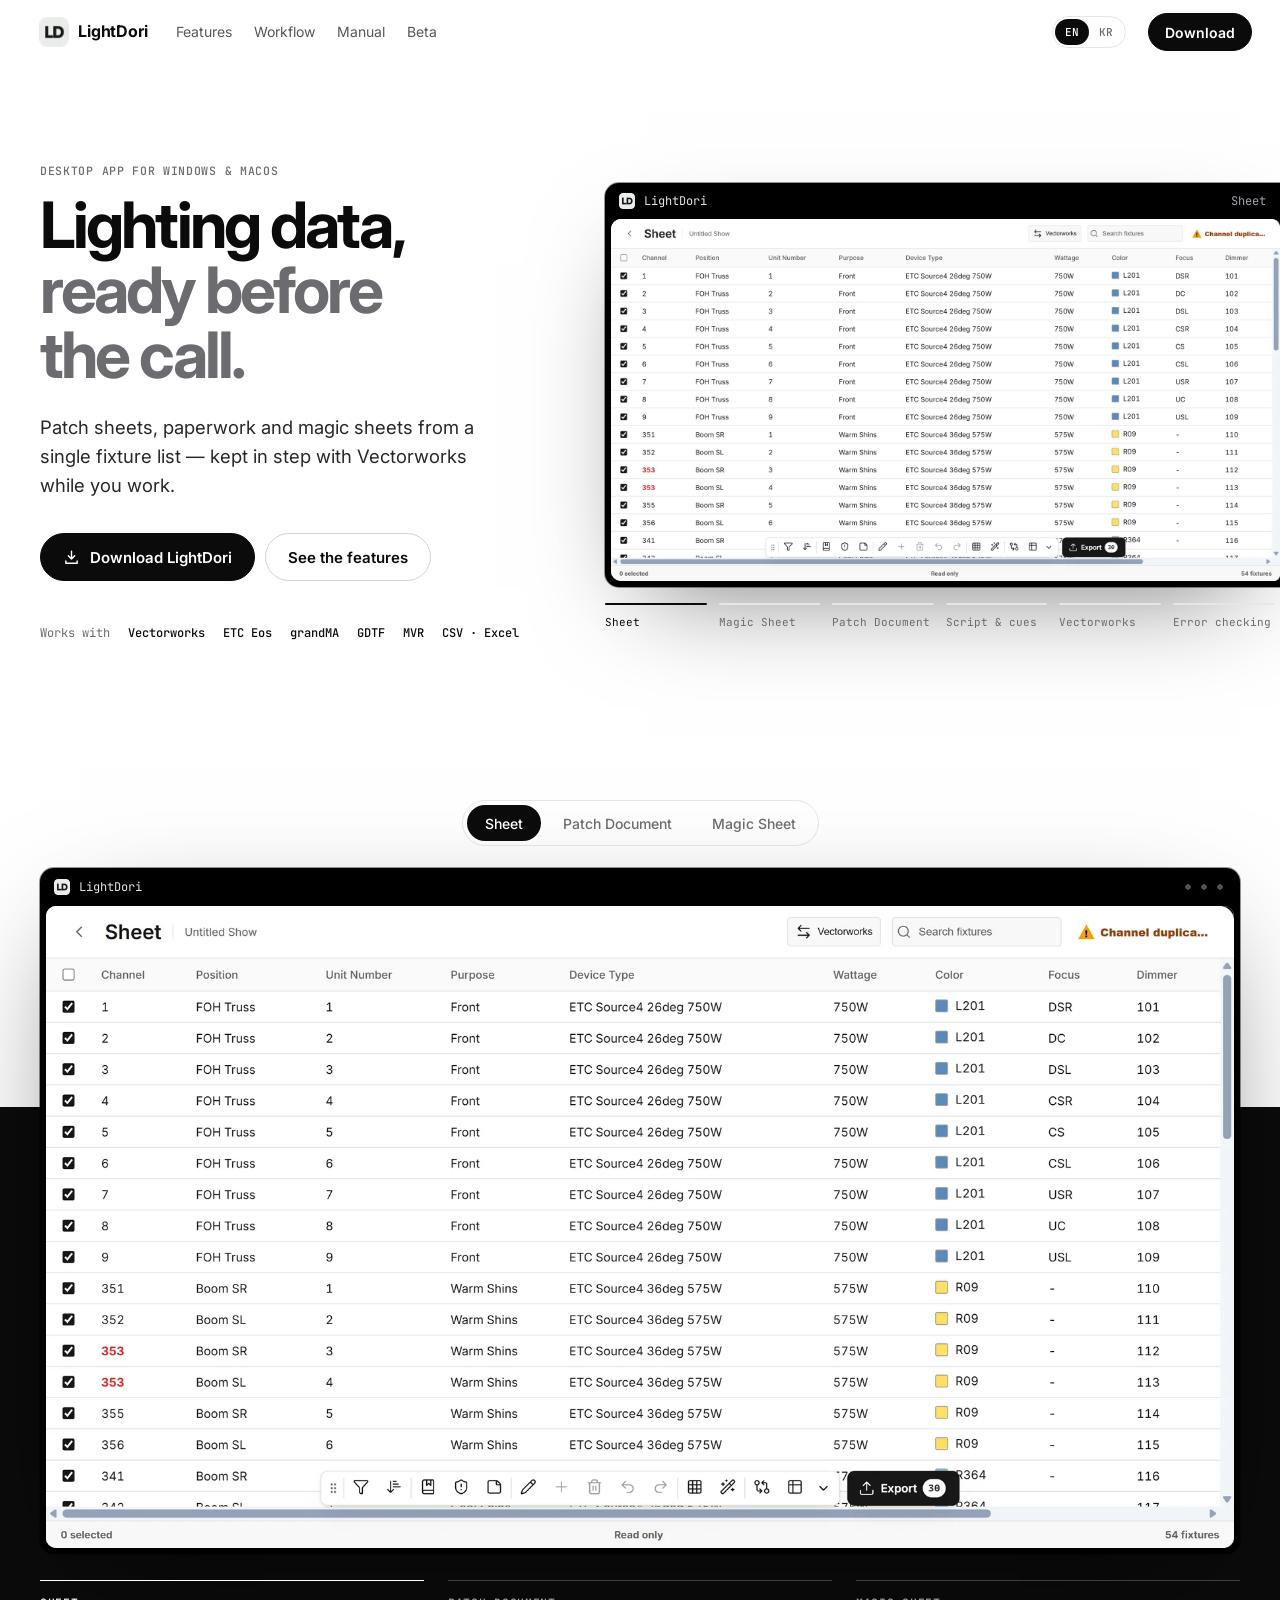
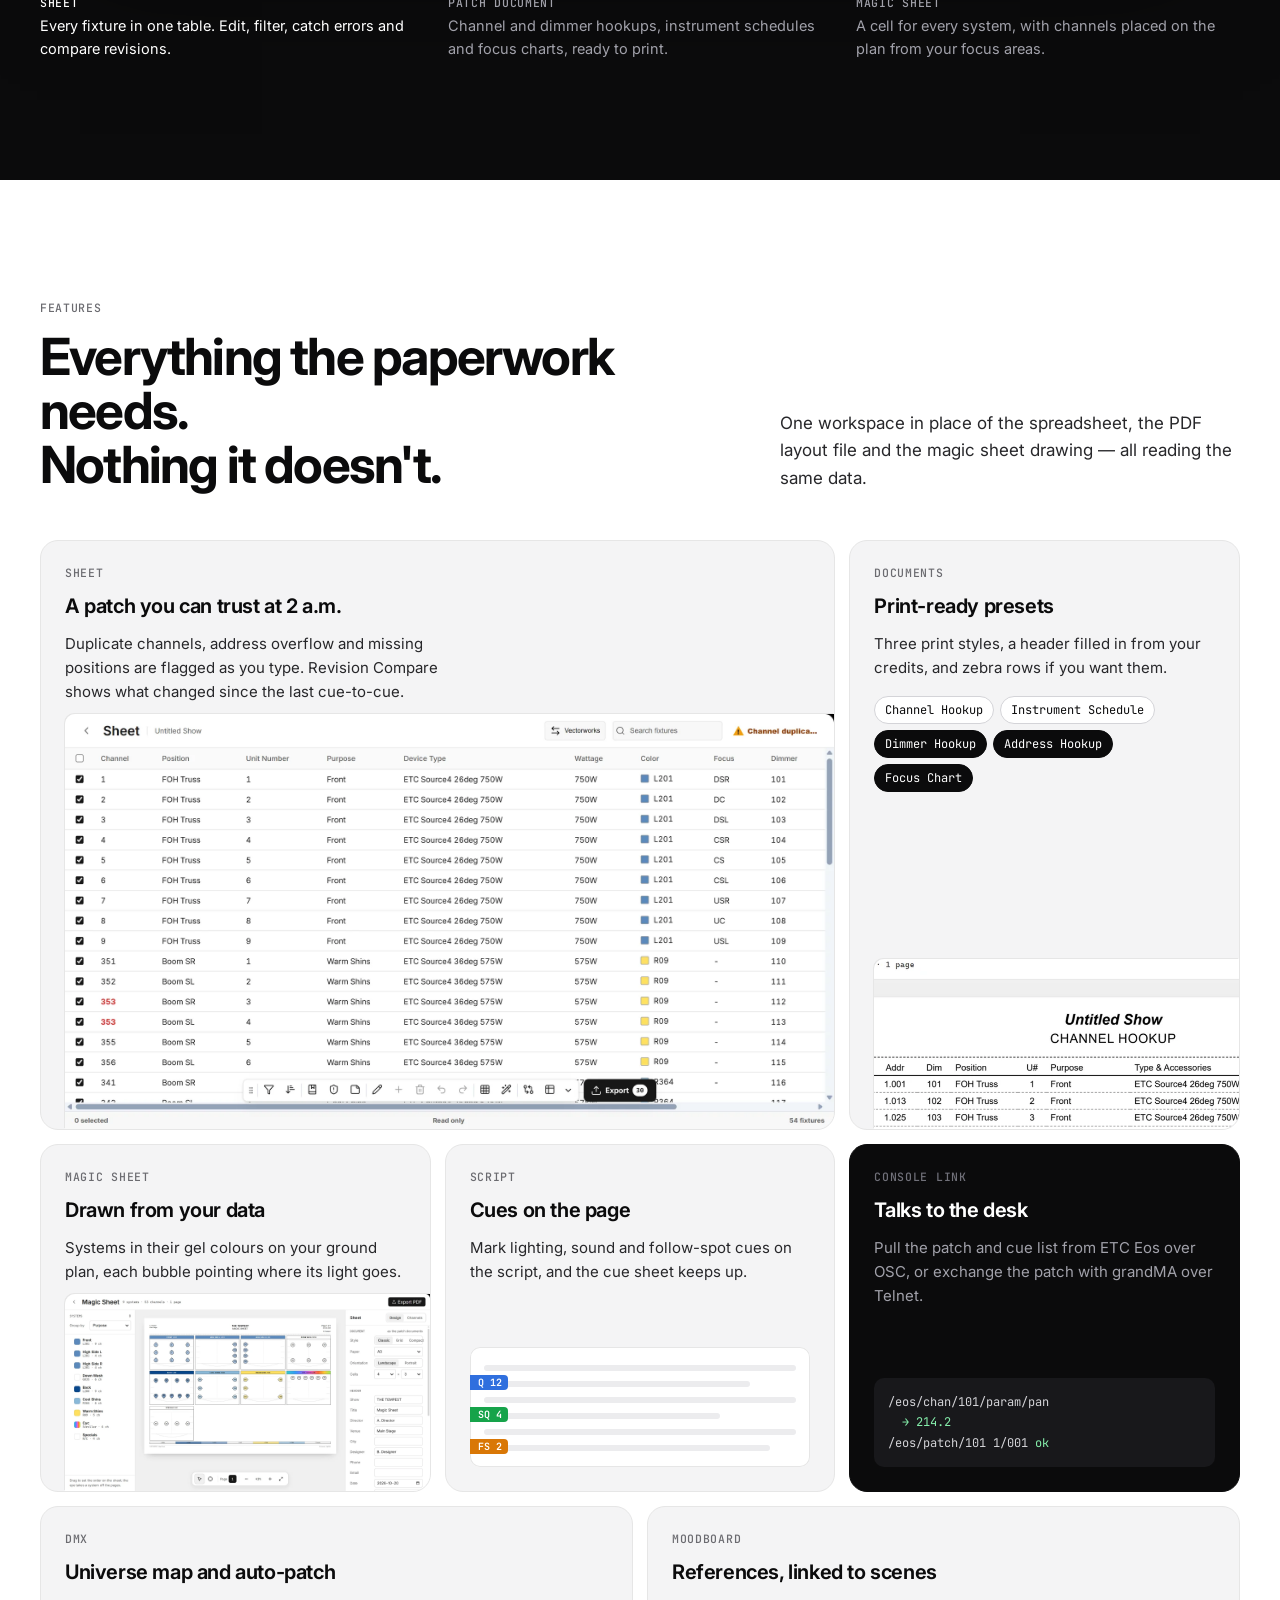
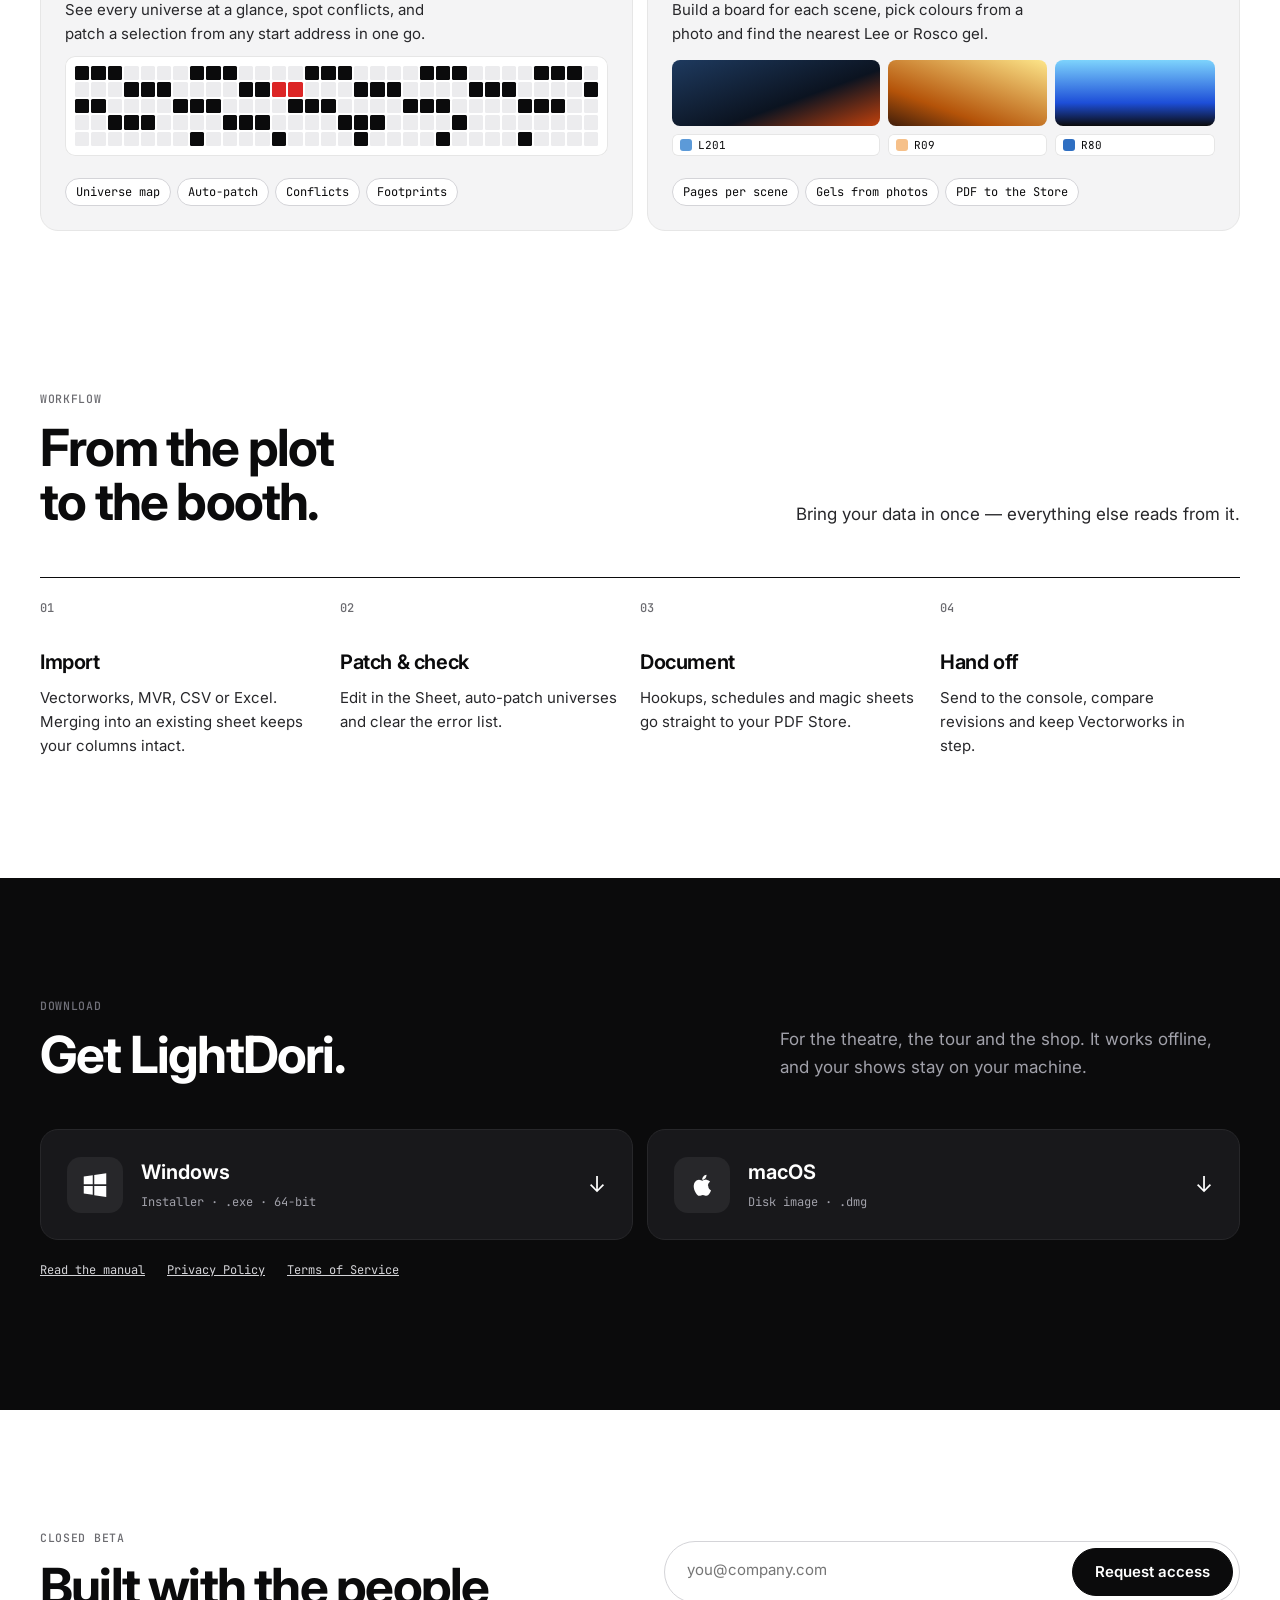
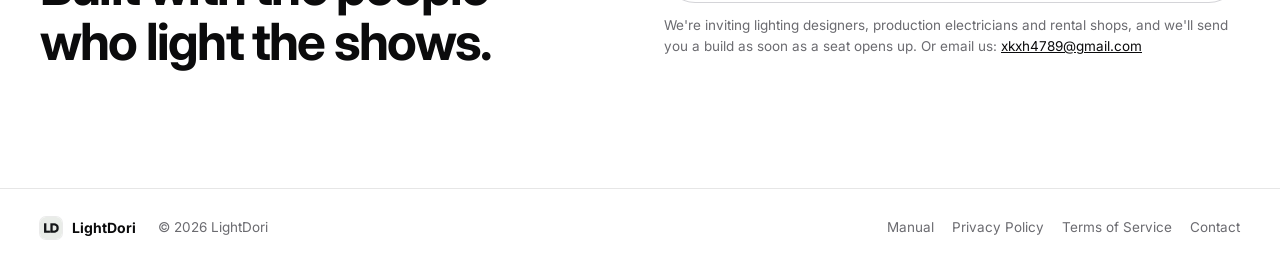
==== commit c37c49ee: "홈페이지 문구 다듬기 - 한국어 문구를 현장 용어에 맞게 자연스럽게 정리 - 영어 문구 정리, 콘솔 설명을 실제 기능(Eos는 가져오기)에 맞게 수정  Co-Authored-By:" ====
--- a/index.html
+++ b/index.html
@@ -43,21 +43,19 @@
     <main>
       <section class="hero" aria-labelledby="hero-title">
         <div class="hero__copy">
-          <p class="eyebrow" data-i18n="hero.eyebrow">Desktop app · Windows &amp; macOS</p>
+          <p class="eyebrow" data-i18n="hero.eyebrow">Desktop app for Windows &amp; macOS</p>
           <h1 id="hero-title">
             <span style="color:inherit" data-i18n="hero.title1">Lighting data,</span>
             <span data-i18n="hero.title2">ready before</span>
             <span data-i18n="hero.title3">the call.</span>
           </h1>
-          <p class="hero__lede" data-i18n="hero.lede">
-            Patch sheets, paperwork and magic sheets that print the way designers draw them — kept in step with Vectorworks while you work.
-          </p>
+          <p class="hero__lede" data-i18n="hero.lede">Patch sheets, paperwork and magic sheets from a single fixture list — kept in step with Vectorworks while you work.</p>
           <div class="hero__actions">
             <a class="btn" href="#download">
               <svg viewBox="0 0 24 24" aria-hidden="true"><path d="M12 3v11m0 0-4.5-4.5M12 14l4.5-4.5M4 17v3h16v-3" fill="none" stroke="currentColor" stroke-width="2" stroke-linecap="round" stroke-linejoin="round"/></svg>
               <span data-i18n="hero.download">Download LightDori</span>
             </a>
-            <a class="btn btn--line" href="#features" data-i18n="hero.more">See what it does</a>
+            <a class="btn btn--line" href="#features" data-i18n="hero.more">See the features</a>
           </div>
           <p class="hero__works"><span data-i18n="hero.works">Works with</span><b>Vectorworks</b><b>ETC Eos</b><b>grandMA</b><b>GDTF</b><b>MVR</b><b>CSV · Excel</b></p>
         </div>
@@ -102,9 +100,9 @@
           </div>
         </div>
         <div class="product__caption">
-          <div class="is-on" data-cap="0"><b data-i18n="product.1.tab">Sheet</b><span data-i18n="product.1.body">Every fixture in one fast table: edit, filter, check for errors, compare revisions.</span></div>
-          <div data-cap="1"><b data-i18n="product.2.tab">Patch Document</b><span data-i18n="product.2.body">Channel and dimmer hookups, instrument schedules, focus charts — print-ready PDFs.</span></div>
-          <div data-cap="2"><b data-i18n="product.3.tab">Magic Sheet</b><span data-i18n="product.3.body">One cell per system, channels placed on the plan from your focus areas.</span></div>
+          <div class="is-on" data-cap="0"><b data-i18n="product.1.tab">Sheet</b><span data-i18n="product.1.body">Every fixture in one table. Edit, filter, catch errors and compare revisions.</span></div>
+          <div data-cap="1"><b data-i18n="product.2.tab">Patch Document</b><span data-i18n="product.2.body">Channel and dimmer hookups, instrument schedules and focus charts, ready to print.</span></div>
+          <div data-cap="2"><b data-i18n="product.3.tab">Magic Sheet</b><span data-i18n="product.3.body">A cell for every system, with channels placed on the plan from your focus areas.</span></div>
         </div>
       </section>
 
@@ -115,7 +113,7 @@
               <p class="eyebrow" data-i18n="features.eyebrow">Features</p>
               <h2 data-i18n-html="features.title">Everything the paperwork needs.<br />Nothing it doesn't.</h2>
             </div>
-            <p data-i18n="features.lede">LightDori replaces the spreadsheet, the PDF layout file and the magic sheet drawing with one workspace that reads the same data.</p>
+            <p data-i18n="features.lede">One workspace in place of the spreadsheet, the PDF layout file and the magic sheet drawing — all reading the same data.</p>
           </div>
           <div class="bento">
             <article class="tile t-a reveal">
@@ -126,21 +124,21 @@
             </article>
             <article class="tile t-b reveal">
               <p class="eyebrow" data-i18n="f.docs.eyebrow">Documents</p>
-              <h3 data-i18n="f.docs.title">Paperwork presets</h3>
-              <p data-i18n="f.docs.body">Three print styles, header blocks from your credits, zebra rows when you want them.</p>
+              <h3 data-i18n="f.docs.title">Print-ready presets</h3>
+              <p data-i18n="f.docs.body">Three print styles, a header filled in from your credits, and zebra rows if you want them.</p>
               <div class="chips" style="margin-top:6px"><span>Channel Hookup</span><span>Instrument Schedule</span><span class="is-new">Dimmer Hookup</span><span class="is-new">Address Hookup</span><span class="is-new">Focus Chart</span></div>
               <div class="tile__shot tile__shot--doc"><img src="./assets/shots/patch-document.webp" alt="" loading="lazy" /></div>
             </article>
             <article class="tile t-c reveal">
               <p class="eyebrow" data-i18n="f.magic.eyebrow">Magic Sheet</p>
-              <h3 data-i18n="f.magic.title">Drawn from the data</h3>
-              <p data-i18n="f.magic.body">Gel-coloured systems on your ground plan, bubbles pointing where the light goes.</p>
+              <h3 data-i18n="f.magic.title">Drawn from your data</h3>
+              <p data-i18n="f.magic.body">Systems in their gel colours on your ground plan, each bubble pointing where its light goes.</p>
               <div class="tile__shot"><img src="./assets/shots/magic-sheet.webp" alt="" loading="lazy" /></div>
             </article>
             <article class="tile t-d reveal">
               <p class="eyebrow" data-i18n="f.script.eyebrow">Script</p>
               <h3 data-i18n="f.script.title">Cues on the page</h3>
-              <p data-i18n="f.script.body">Mark LX, sound and follow-spot cues on the script; the cue sheet follows.</p>
+              <p data-i18n="f.script.body">Mark lighting, sound and follow-spot cues on the script, and the cue sheet keeps up.</p>
               <div class="flags" aria-hidden="true">
                 <i style="top:18px"></i><i style="top:34px;right:60px"></i><i style="top:50px"></i><i style="top:66px;right:90px"></i><i style="top:82px"></i><i style="top:98px;right:40px"></i>
                 <b style="top:28px;background:#2f6fde">Q 12</b><b style="top:60px;background:#16a34a">SQ 4</b><b style="top:92px;background:#d97706">FS 2</b>
@@ -149,25 +147,25 @@
             <article class="tile t-e tile--dark reveal">
               <p class="eyebrow" data-i18n="f.console.eyebrow">Console link</p>
               <h3 data-i18n="f.console.title">Talks to the desk</h3>
-              <p data-i18n="f.console.body">Send patch and focus data to ETC Eos over OSC or grandMA over Telnet.</p>
+              <p data-i18n="f.console.body">Pull the patch and cue list from ETC Eos over OSC, or exchange the patch with grandMA over Telnet.</p>
               <div class="console" aria-hidden="true">/eos/chan/101/param/pan<br />&nbsp;&nbsp;<em>→ 214.2</em><br />/eos/patch/101 1/001 <em>ok</em></div>
             </article>
             <article class="tile t-f reveal">
               <p class="eyebrow" data-i18n="f.dmx.eyebrow">DMX</p>
-              <h3 data-i18n="f.dmx.title">Universe map and auto patch</h3>
-              <p data-i18n="f.dmx.body">See every universe at a glance, find conflicts, and patch a selection from a start address in one step.</p>
+              <h3 data-i18n="f.dmx.title">Universe map and auto-patch</h3>
+              <p data-i18n="f.dmx.body">See every universe at a glance, spot conflicts, and patch a selection from any start address in one go.</p>
               <div class="umap" aria-hidden="true" id="umap"></div>
-              <div class="chips" style="margin-top:12px"><span data-i18n="f.dmx.c1">Universe map</span><span data-i18n="f.dmx.c2">Auto universe</span><span data-i18n="f.dmx.c3">Conflicts</span><span data-i18n="f.dmx.c4">Footprints</span></div>
+              <div class="chips" style="margin-top:12px"><span data-i18n="f.dmx.c1">Universe map</span><span data-i18n="f.dmx.c2">Auto-patch</span><span data-i18n="f.dmx.c3">Conflicts</span><span data-i18n="f.dmx.c4">Footprints</span></div>
             </article>
             <article class="tile t-g reveal">
               <p class="eyebrow" data-i18n="f.mood.eyebrow">Moodboard</p>
               <h3 data-i18n="f.mood.title">References, linked to scenes</h3>
-              <p data-i18n="f.mood.body">Build boards per scene, pull gels from a photo and match them to the nearest Lee or Rosco filter.</p>
+              <p data-i18n="f.mood.body">Build a board for each scene, pick colours from a photo and find the nearest Lee or Rosco gel.</p>
               <div class="mood" aria-hidden="true">
                 <i style="background:linear-gradient(160deg,#1e3a5f,#0b1320 60%,#c2410c)"></i><i style="background:linear-gradient(200deg,#fde68a,#b45309 70%,#3f1d0b)"></i><i style="background:linear-gradient(180deg,#7dd3fc,#1d4ed8 65%,#0b0b0c)"></i>
                 <span><b style="background:#5C9AD8"></b>L201</span><span><b style="background:#F6C089"></b>R09</span><span><b style="background:#2F6FC2"></b>R80</span>
               </div>
-              <div class="chips" style="margin-top:12px"><span data-i18n="f.mood.c1">Pages per scene</span><span data-i18n="f.mood.c2">Photo → gel</span><span data-i18n="f.mood.c3">PDF to the Store</span></div>
+              <div class="chips" style="margin-top:12px"><span data-i18n="f.mood.c1">Pages per scene</span><span data-i18n="f.mood.c2">Gels from photos</span><span data-i18n="f.mood.c3">PDF to the Store</span></div>
             </article>
           </div>
         </div>
@@ -180,13 +178,13 @@
               <p class="eyebrow" data-i18n="workflow.eyebrow">Workflow</p>
               <h2 data-i18n-html="workflow.title">From the plot<br />to the booth.</h2>
             </div>
-            <p data-i18n="workflow.lede">Bring the data in once. Everything downstream reads it.</p>
+            <p data-i18n="workflow.lede">Bring your data in once — everything else reads from it.</p>
           </div>
           <div class="flow reveal">
-            <div><b>01</b><h3 data-i18n="workflow.1.title">Import</h3><p data-i18n="workflow.1.body">Vectorworks, MVR, CSV or Excel. Existing sheets merge instead of splitting columns.</p></div>
-            <div><b>02</b><h3 data-i18n="workflow.2.title">Patch &amp; check</h3><p data-i18n="workflow.2.body">Edit in the Sheet, auto-patch universes, clear the error list.</p></div>
-            <div><b>03</b><h3 data-i18n="workflow.3.title">Document</h3><p data-i18n="workflow.3.body">Hookups, schedules and magic sheets, exported straight to your PDF Store.</p></div>
-            <div><b>04</b><h3 data-i18n="workflow.4.title">Hand off</h3><p data-i18n="workflow.4.body">Send to the console, compare revisions, keep Vectorworks in step.</p></div>
+            <div><b>01</b><h3 data-i18n="workflow.1.title">Import</h3><p data-i18n="workflow.1.body">Vectorworks, MVR, CSV or Excel. Merging into an existing sheet keeps your columns intact.</p></div>
+            <div><b>02</b><h3 data-i18n="workflow.2.title">Patch &amp; check</h3><p data-i18n="workflow.2.body">Edit in the Sheet, auto-patch universes and clear the error list.</p></div>
+            <div><b>03</b><h3 data-i18n="workflow.3.title">Document</h3><p data-i18n="workflow.3.body">Hookups, schedules and magic sheets go straight to your PDF Store.</p></div>
+            <div><b>04</b><h3 data-i18n="workflow.4.title">Hand off</h3><p data-i18n="workflow.4.body">Send to the console, compare revisions and keep Vectorworks in step.</p></div>
           </div>
         </div>
       </section>
@@ -198,7 +196,7 @@
               <p class="eyebrow" data-i18n="download.eyebrow">Download</p>
               <h2 data-i18n="download.title">Get LightDori.</h2>
             </div>
-            <p data-i18n="download.lede">Desktop builds for the theatre, the tour and the shop floor. Works offline; your shows stay on your machine.</p>
+            <p data-i18n="download.lede">For the theatre, the tour and the shop. It works offline, and your shows stay on your machine.</p>
           </div>
           <div class="os reveal">
             <a id="download-win" href="#beta" data-platform="windows">
@@ -221,7 +219,7 @@
         <div class="wrap beta reveal">
           <div>
             <p class="eyebrow" data-i18n="beta.eyebrow">Closed beta</p>
-            <h2 data-i18n-html="beta.title">Built with the people<br />who call the shows.</h2>
+            <h2 data-i18n-html="beta.title">Built with the people<br />who light the shows.</h2>
           </div>
           <div>
             <form class="beta__form" id="beta-form">
@@ -229,7 +227,7 @@
               <button class="btn" type="submit" data-i18n="beta.submit">Request access</button>
             </form>
             <p class="beta__note">
-              <span data-i18n="beta.lede">Lighting designers, production electricians and rental shops. We'll send a build when a seat opens.</span>
+              <span data-i18n="beta.lede">We're inviting lighting designers, production electricians and rental shops, and we'll send you a build as soon as a seat opens up.</span>
               <span data-i18n="beta.or">Or email us:</span>
               <a href="mailto:xkxh4789@gmail.com?subject=LightDori%20beta%20request">xkxh4789@gmail.com</a>
             </p>
@@ -250,7 +248,7 @@
     </footer>
 
     <script src="./downloads.js?v=20261020"></script>
-    <script src="./i18n.js?v=20261020c"></script>
+    <script src="./i18n.js?v=20261020e"></script>
     <script>
       document.getElementById("year").textContent = String(new Date().getFullYear());
       var isStatic = document.documentElement.classList.contains("is-static");
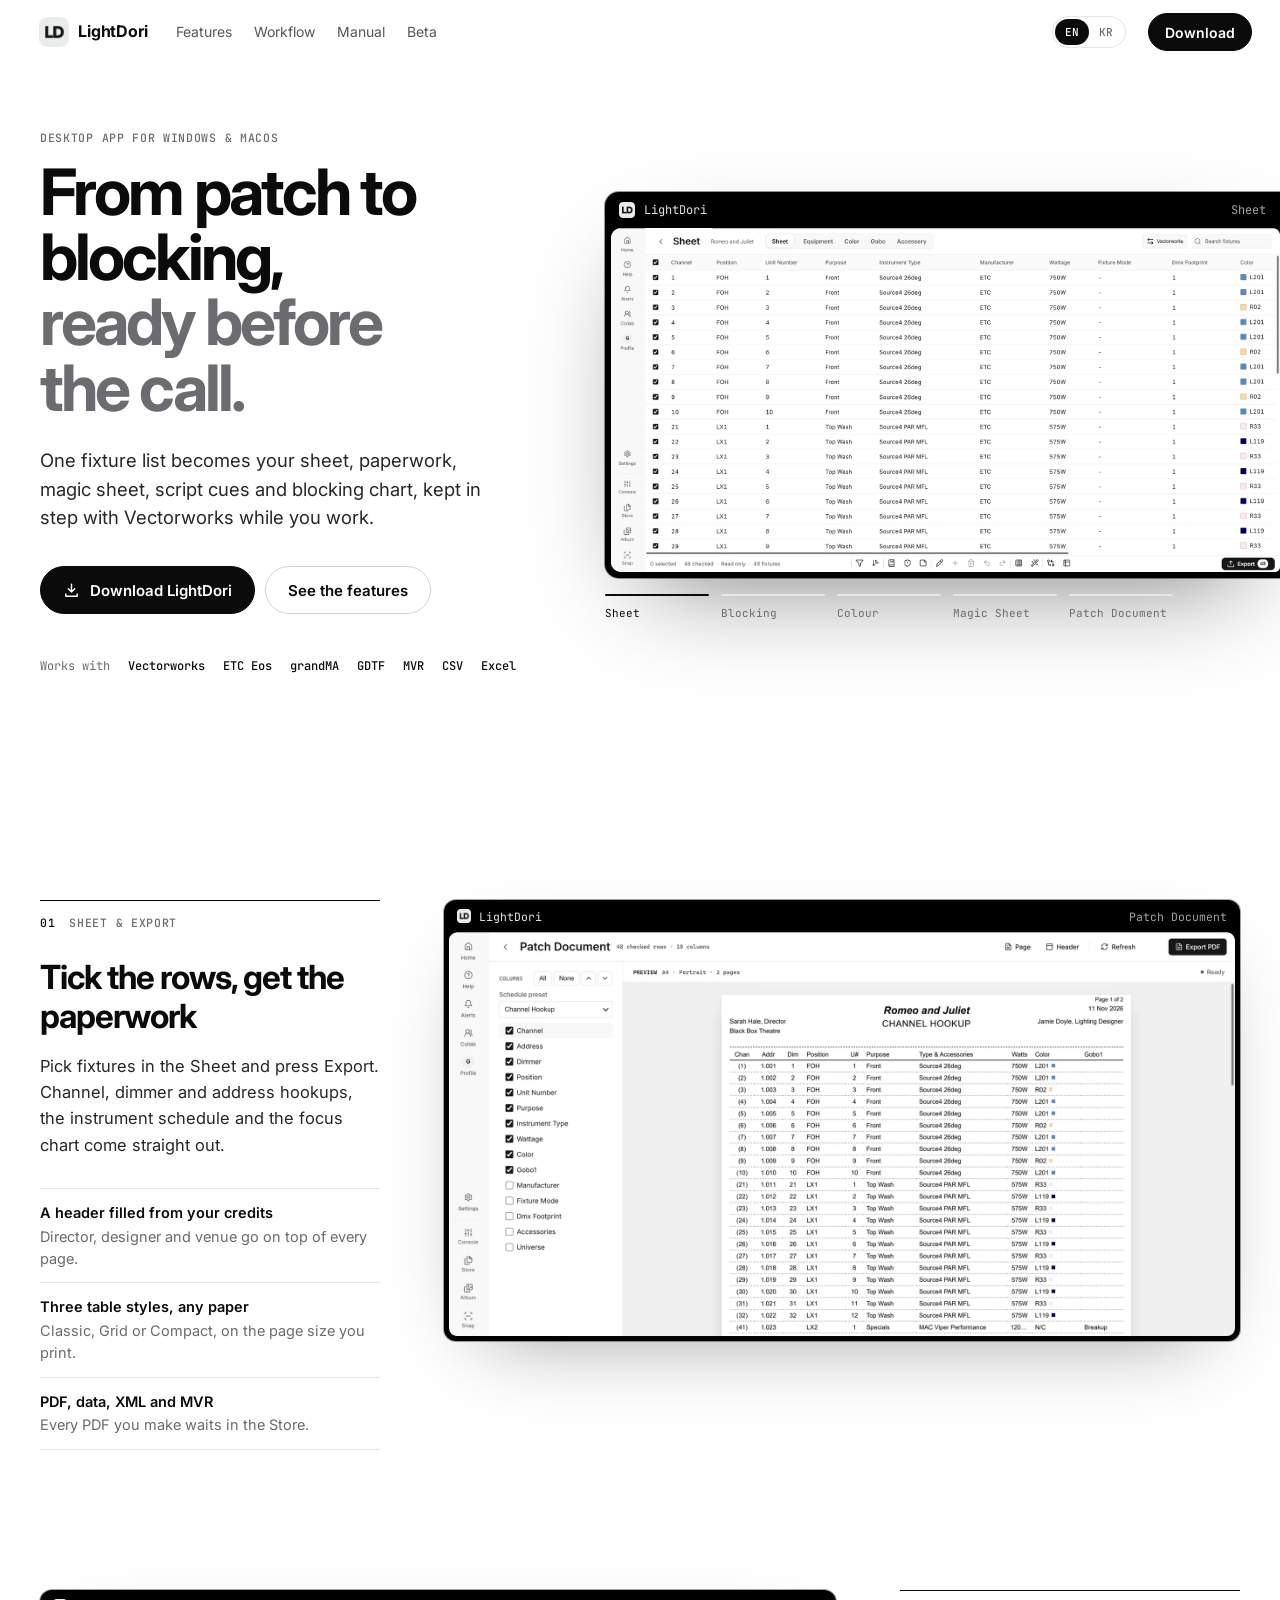
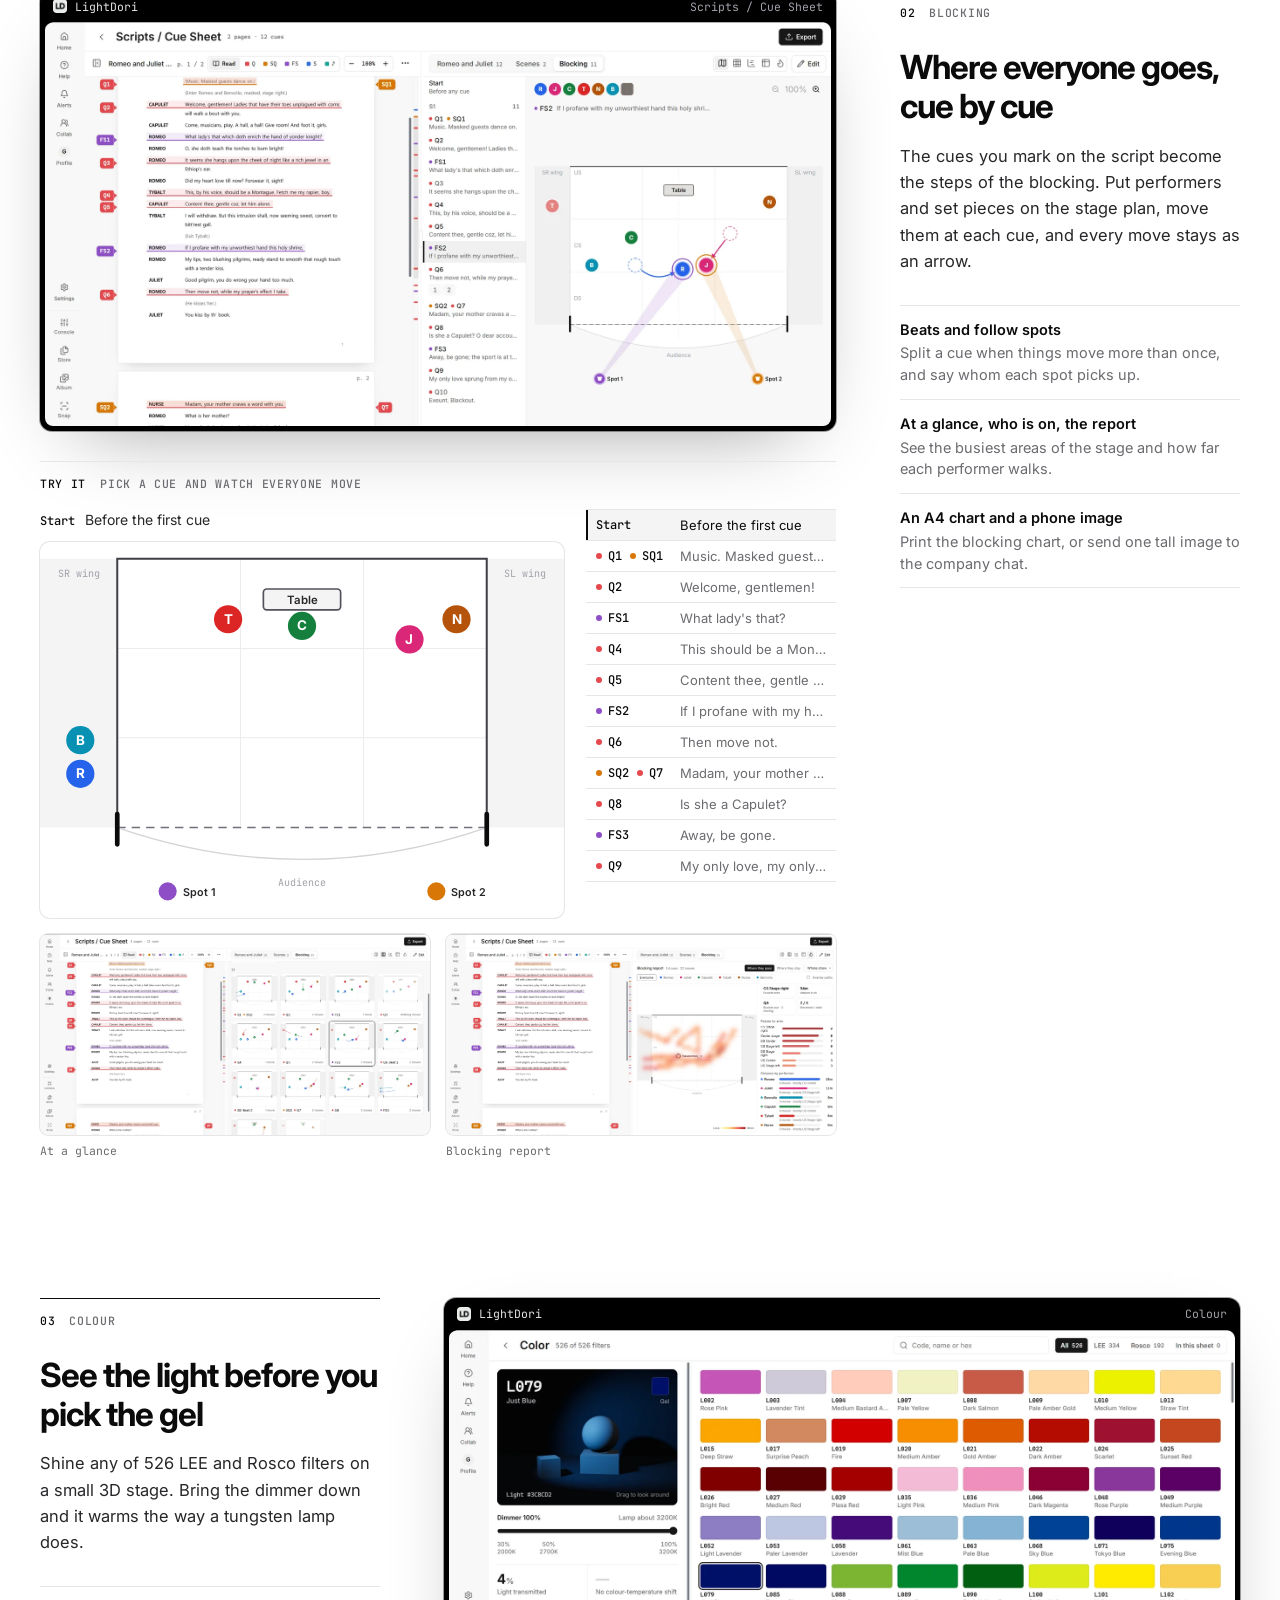
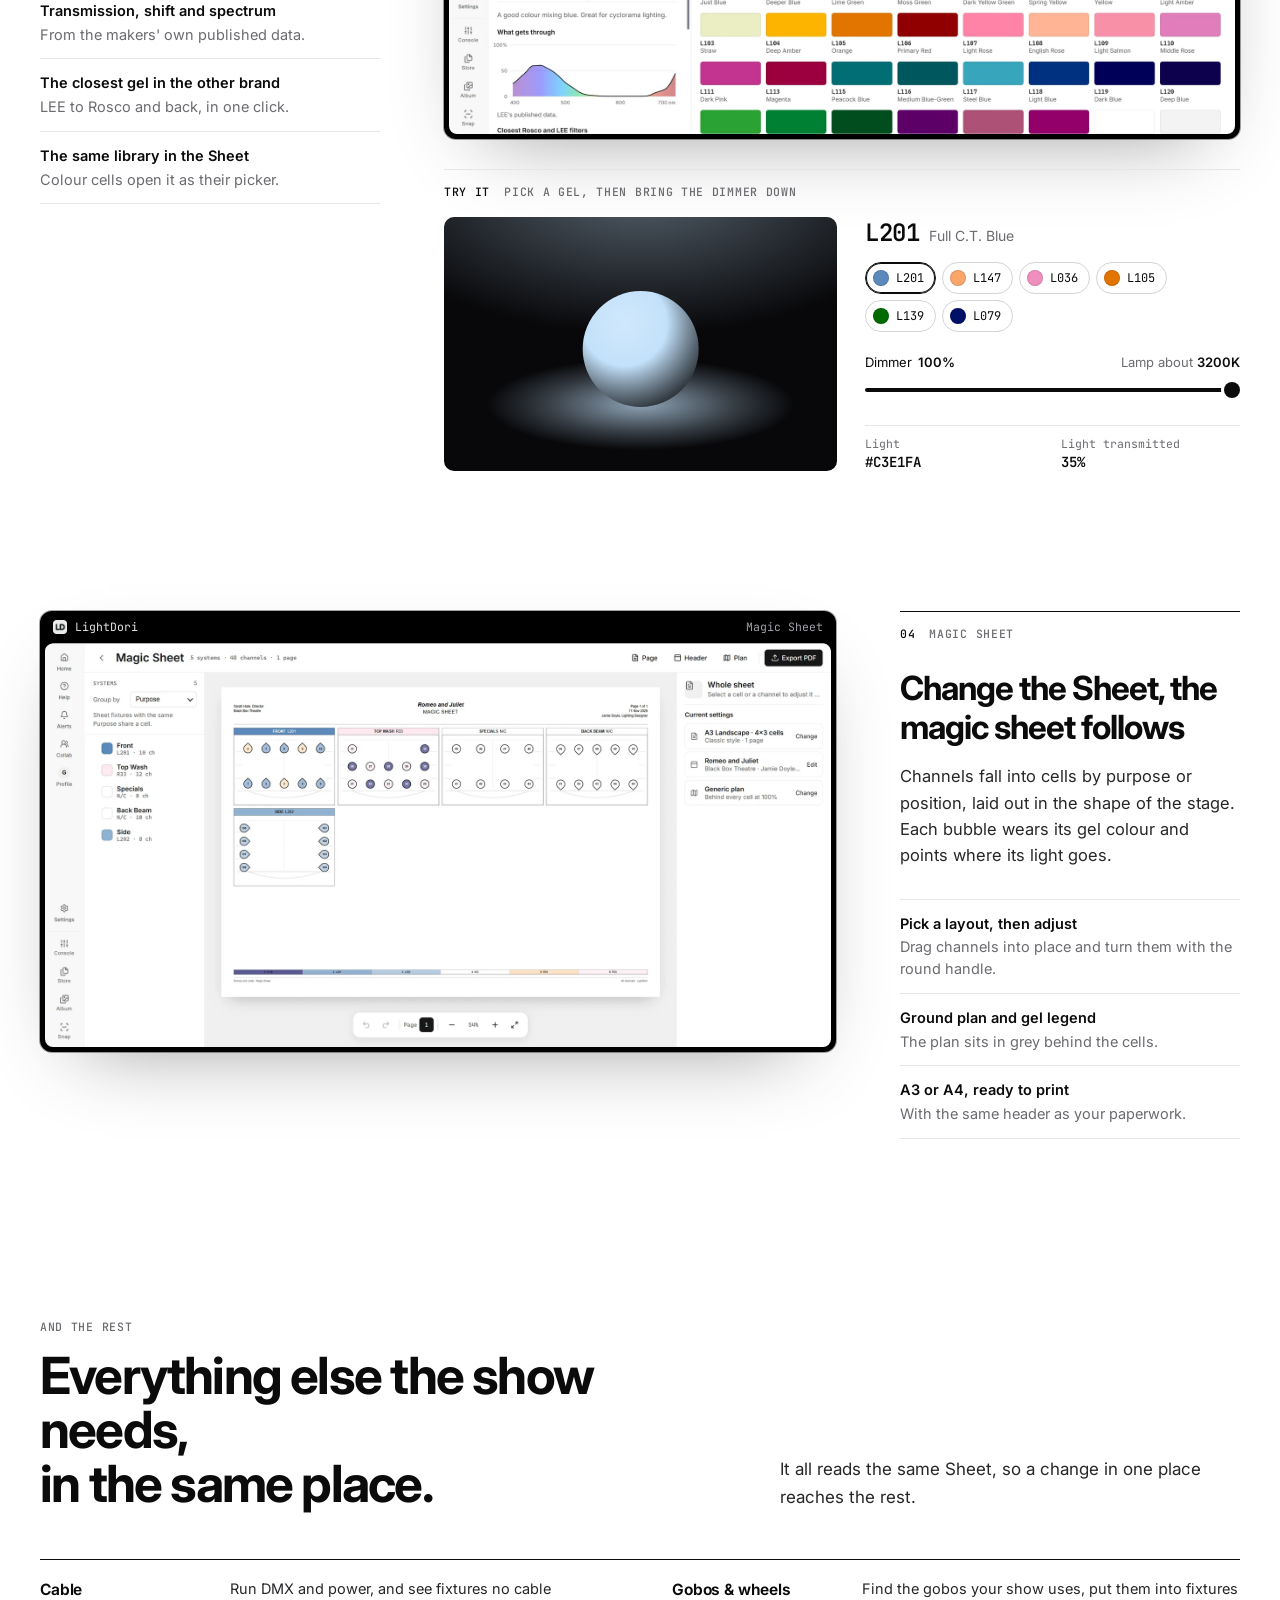
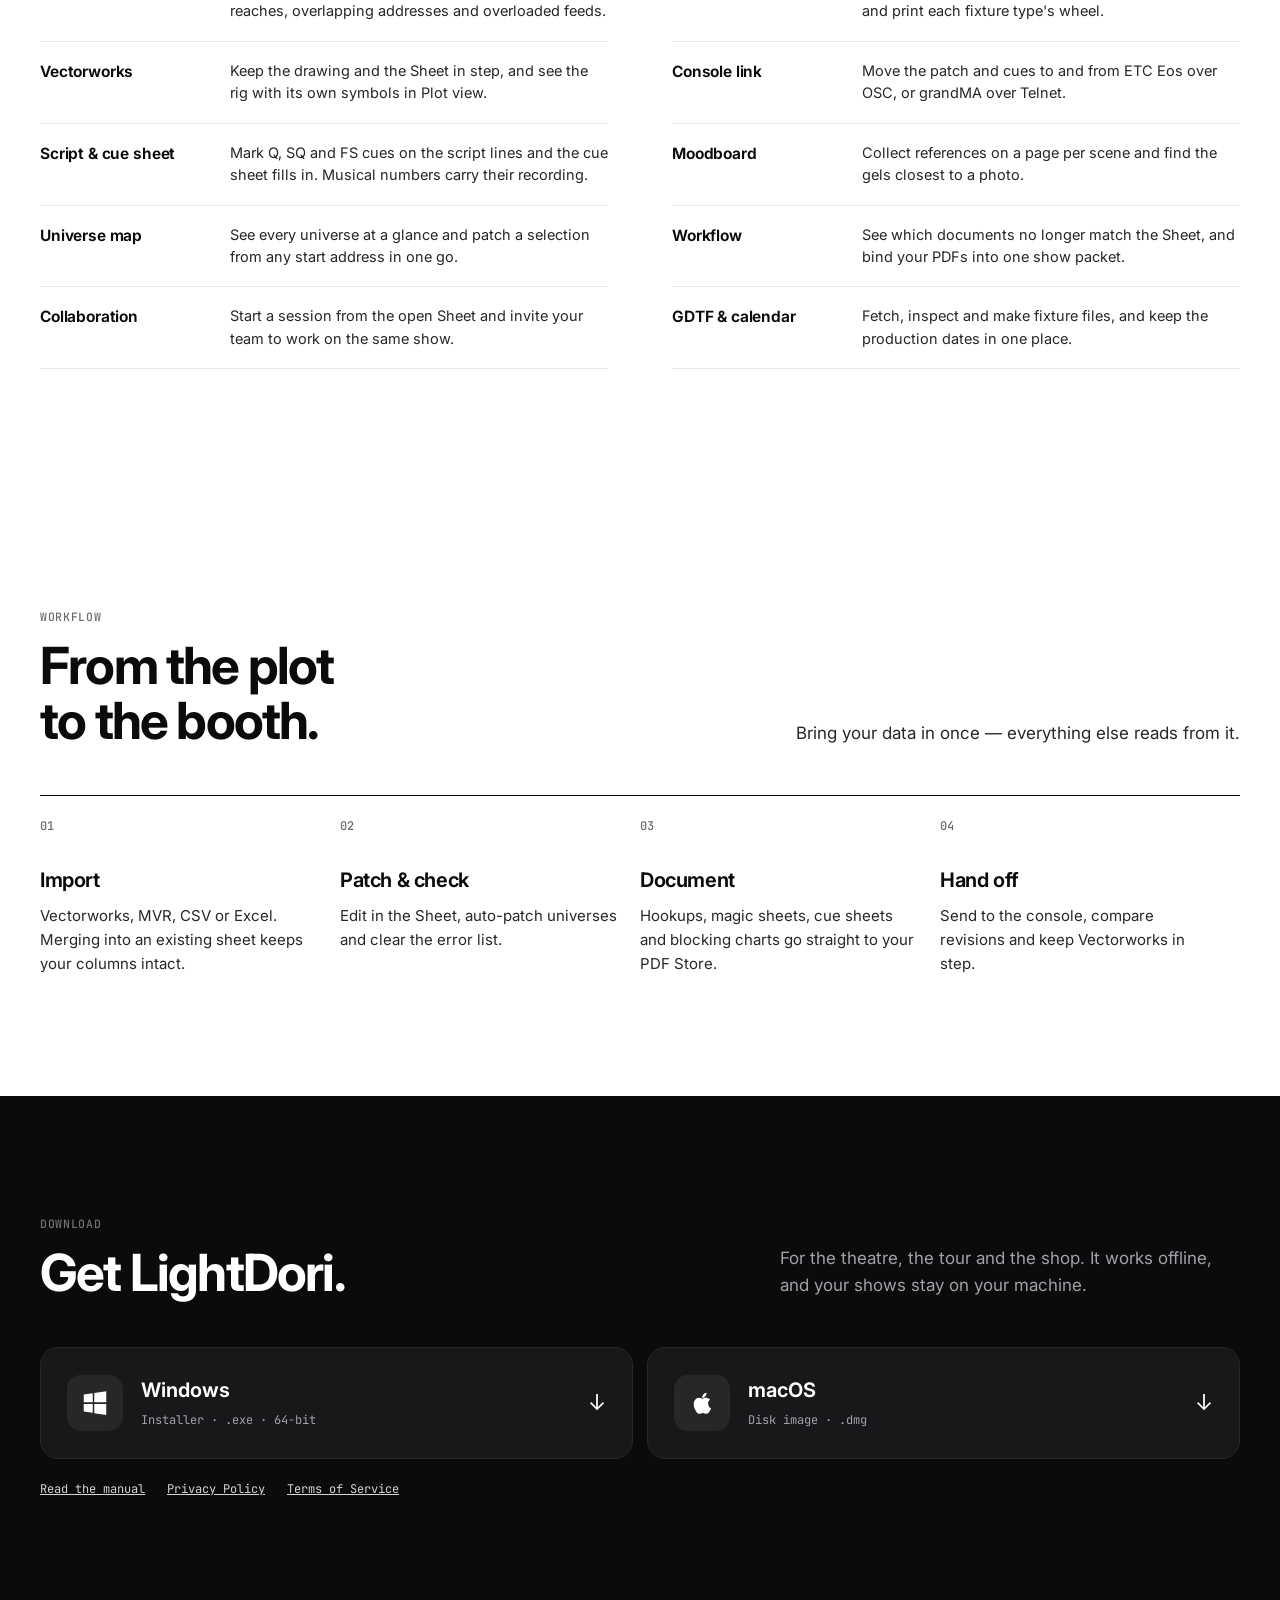
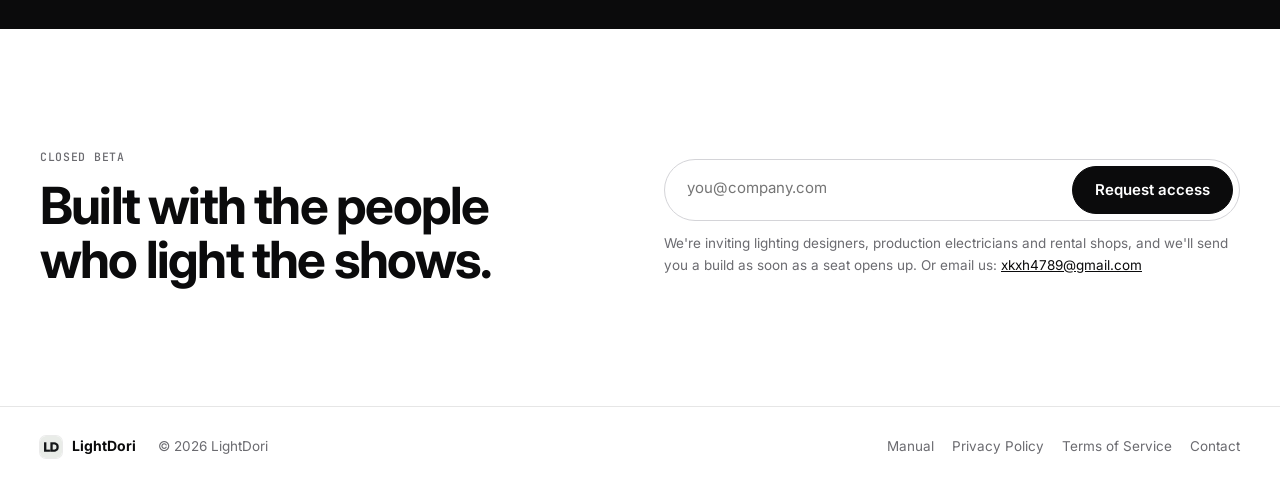
==== commit 0a7eb545: "홈페이지 새 기능 반영과 매뉴얼 개편 - 홈페이지: 시트 내보내기, 동선표, 컬러, 매직시트를 앞에 두고 나머지 기능 목록 갱신 - 데모 공연(로미오와 줄리엣)으로 찍은 한국어/영" ====
--- a/index.html
+++ b/index.html
@@ -3,11 +3,11 @@
   <head>
     <meta charset="utf-8" />
     <meta name="viewport" content="width=device-width, initial-scale=1" />
-    <title data-i18n="meta.title">LightDori — Lighting data, ready before the call</title>
+    <title data-i18n="meta.title">LightDori — From patch to blocking, ready before the call</title>
     <meta
       name="description"
       data-i18n-content="meta.desc"
-      content="LightDori is a desktop workspace for lighting patch sheets, print-ready paperwork, magic sheets and live Vectorworks sync — built for lighting designers and production electricians."
+      content="LightDori is a desktop workspace for lighting designers and production electricians: patch sheets, print-ready paperwork, magic sheets, gel colour, script cues and blocking, with live Vectorworks sync."
     />
     <link rel="icon" href="./assets/app-icon.png" />
     <link rel="preconnect" href="https://fonts.googleapis.com" />
@@ -16,7 +16,7 @@
       href="https://fonts.googleapis.com/css2?family=Inter:wght@400;500;600;700&family=JetBrains+Mono:wght@400;500&family=Noto+Sans+KR:wght@400;500;700&display=swap"
       rel="stylesheet"
     />
-    <link rel="stylesheet" href="./styles.css?v=20261020d" />
+    <link rel="stylesheet" href="./styles.css?v=20261111d" />
     <script>
       if ("scrollRestoration" in history) history.scrollRestoration = "manual";
       if (location.search.indexOf("static") !== -1) document.documentElement.classList.add("is-static");
@@ -45,11 +45,11 @@
         <div class="hero__copy">
           <p class="eyebrow" data-i18n="hero.eyebrow">Desktop app for Windows &amp; macOS</p>
           <h1 id="hero-title">
-            <span style="color:inherit" data-i18n="hero.title1">Lighting data,</span>
+            <span style="color:inherit" data-i18n="hero.title1">From patch to blocking,</span>
             <span data-i18n="hero.title2">ready before</span>
             <span data-i18n="hero.title3">the call.</span>
           </h1>
-          <p class="hero__lede" data-i18n="hero.lede">Patch sheets, paperwork and magic sheets from a single fixture list — kept in step with Vectorworks while you work.</p>
+          <p class="hero__lede" data-i18n="hero.lede">One fixture list becomes your sheet, paperwork, magic sheet, script cues and blocking chart, kept in step with Vectorworks while you work.</p>
           <div class="hero__actions">
             <a class="btn" href="#download">
               <svg viewBox="0 0 24 24" aria-hidden="true"><path d="M12 3v11m0 0-4.5-4.5M12 14l4.5-4.5M4 17v3h16v-3" fill="none" stroke="currentColor" stroke-width="2" stroke-linecap="round" stroke-linejoin="round"/></svg>
@@ -57,7 +57,7 @@
             </a>
             <a class="btn btn--line" href="#features" data-i18n="hero.more">See the features</a>
           </div>
-          <p class="hero__works"><span data-i18n="hero.works">Works with</span><b>Vectorworks</b><b>ETC Eos</b><b>grandMA</b><b>GDTF</b><b>MVR</b><b>CSV · Excel</b></p>
+          <p class="hero__works"><span data-i18n="hero.works">Works with</span><b>Vectorworks</b><b>ETC Eos</b><b>grandMA</b><b>GDTF</b><b>MVR</b><b>CSV</b><b>Excel</b></p>
         </div>
 
         <div class="reel" id="reel" aria-roledescription="carousel" data-i18n-aria="reel.aria" aria-label="LightDori screens">
@@ -65,113 +65,147 @@
             <div class="reel__bar"><img src="./assets/app-icon.png" alt="" />LightDori<span id="reel-label">Sheet</span></div>
             <div class="reel__view">
               <div class="reel__track" id="reel-track">
-                <img src="./assets/shots/sheet.webp" alt="The Sheet with a show's fixtures" data-i18n-alt="reel.1.alt" />
-                <img src="./assets/shots/magic-sheet.webp" alt="A magic sheet laid out on the stage plan" data-i18n-alt="reel.2.alt" loading="lazy" />
-                <img src="./assets/shots/patch-document.webp" alt="A channel hookup in the Patch Document" data-i18n-alt="reel.3.alt" loading="lazy" />
-                <img src="./assets/shots/cue-sheet.webp" alt="Cue markers on a script with the cue sheet beside it" data-i18n-alt="reel.4.alt" loading="lazy" />
-                <img src="./assets/shots/vw-sync.webp" alt="The Vectorworks sync panel" data-i18n-alt="reel.5.alt" loading="lazy" />
-                <img src="./assets/shots/error-checking.webp" alt="Error checking over the Sheet" data-i18n-alt="reel.6.alt" loading="lazy" />
+                <img src="./assets/shots/en/sheet.webp" data-i18n-src="shot.sheet" alt="The Sheet with every row ticked for export" data-i18n-alt="reel.1.alt" />
+                <img src="./assets/shots/en/blocking.webp" data-i18n-src="shot.blocking" alt="Blocking on the stage plan beside the script" data-i18n-alt="reel.2.alt" loading="lazy" />
+                <img src="./assets/shots/en/color.webp" data-i18n-src="shot.color" alt="The colour library lighting a small 3D stage" data-i18n-alt="reel.3.alt" loading="lazy" />
+                <img src="./assets/shots/en/magic.webp" data-i18n-src="shot.magic" alt="A magic sheet ready to print" data-i18n-alt="reel.4.alt" loading="lazy" />
+                <img src="./assets/shots/en/patchdoc.webp" data-i18n-src="shot.patchdoc" alt="A channel hookup in the Patch Document" data-i18n-alt="reel.5.alt" loading="lazy" />
               </div>
             </div>
           </div>
           <div class="reel__dots" role="tablist">
             <button type="button" class="is-on"><span data-i18n="reel.1">Sheet</span></button>
-            <button type="button"><span data-i18n="reel.2">Magic Sheet</span></button>
-            <button type="button"><span data-i18n="reel.3">Patch Document</span></button>
-            <button type="button"><span data-i18n="reel.4">Script &amp; cues</span></button>
-            <button type="button"><span data-i18n="reel.5">Vectorworks</span></button>
-            <button type="button"><span data-i18n="reel.6">Error checking</span></button>
-          </div>
-        </div>
-      </section>
-
-      <section class="product" aria-label="Screens">
-        <div class="switch" role="tablist">
-          <button type="button" class="is-on" data-shot="0" data-i18n="product.1.tab">Sheet</button>
-          <button type="button" data-shot="1" data-i18n="product.2.tab">Patch Document</button>
-          <button type="button" data-shot="2" data-i18n="product.3.tab">Magic Sheet</button>
-        </div>
-        <div class="window reveal">
-          <div class="window__bar"><img src="./assets/app-icon.png" alt="" />LightDori<i></i></div>
-          <div class="window__screen">
-            <img class="is-on" src="./assets/shots/sheet.webp" alt="" loading="lazy" />
-            <img src="./assets/shots/patch-document.webp" alt="" loading="lazy" />
-            <img src="./assets/shots/magic-sheet.webp" alt="" loading="lazy" />
-          </div>
-        </div>
-        <div class="product__caption">
-          <div class="is-on" data-cap="0"><b data-i18n="product.1.tab">Sheet</b><span data-i18n="product.1.body">Every fixture in one table. Edit, filter, catch errors and compare revisions.</span></div>
-          <div data-cap="1"><b data-i18n="product.2.tab">Patch Document</b><span data-i18n="product.2.body">Channel and dimmer hookups, instrument schedules and focus charts, ready to print.</span></div>
-          <div data-cap="2"><b data-i18n="product.3.tab">Magic Sheet</b><span data-i18n="product.3.body">A cell for every system, with channels placed on the plan from your focus areas.</span></div>
-        </div>
-      </section>
-
-      <section class="section" id="features">
+            <button type="button"><span data-i18n="reel.2">Blocking</span></button>
+            <button type="button"><span data-i18n="reel.3">Colour</span></button>
+            <button type="button"><span data-i18n="reel.4">Magic Sheet</span></button>
+            <button type="button"><span data-i18n="reel.5">Patch Document</span></button>
+          </div>
+        </div>
+      </section>
+
+      <div class="wrap" id="features">
+        <section class="chapter reveal" aria-labelledby="ch-sheet">
+          <div class="chapter__text">
+            <p class="chapter__num"><b>01</b><span data-i18n="ch.sheet.eyebrow">Sheet &amp; export</span></p>
+            <h2 id="ch-sheet" data-i18n="ch.sheet.title">Tick the rows, get the paperwork</h2>
+            <p class="chapter__lede" data-i18n="ch.sheet.lede">Pick fixtures in the Sheet and press Export. Channel, dimmer and address hookups, the instrument schedule and the focus chart come straight out.</p>
+            <ul class="facts">
+              <li><b data-i18n="ch.sheet.f1.t">A header filled from your credits</b><span data-i18n="ch.sheet.f1.b">Director, designer and venue go on top of every page.</span></li>
+              <li><b data-i18n="ch.sheet.f2.t">Three table styles, any paper</b><span data-i18n="ch.sheet.f2.b">Classic, Grid or Compact, on the page size you print.</span></li>
+              <li><b data-i18n="ch.sheet.f3.t">PDF, data, XML and MVR</b><span data-i18n="ch.sheet.f3.b">Every PDF you make waits in the Store.</span></li>
+            </ul>
+          </div>
+          <figure class="chapter__shot">
+            <div class="shot"><div class="shot__bar"><img src="./assets/app-icon.png" alt="" />LightDori<span data-i18n="shot.patchdoc.label">Patch Document</span></div><img src="./assets/shots/en/patchdoc.webp" data-i18n-src="shot.patchdoc" alt="A channel hookup preview" data-i18n-alt="ch.sheet.alt" loading="lazy" /></div>
+          </figure>
+        </section>
+
+        <section class="chapter chapter--flip reveal" aria-labelledby="ch-blocking">
+          <div class="chapter__text">
+            <p class="chapter__num"><b>02</b><span data-i18n="ch.blocking.eyebrow">Blocking</span></p>
+            <h2 id="ch-blocking" data-i18n="ch.blocking.title">Where everyone goes, cue by cue</h2>
+            <p class="chapter__lede" data-i18n="ch.blocking.lede">The cues you mark on the script become the steps of the blocking. Put performers and set pieces on the stage plan, move them at each cue, and every move stays as an arrow.</p>
+            <ul class="facts">
+              <li><b data-i18n="ch.blocking.f1.t">Beats and follow spots</b><span data-i18n="ch.blocking.f1.b">Split a cue when things move more than once, and say whom each spot picks up.</span></li>
+              <li><b data-i18n="ch.blocking.f2.t">At a glance, who is on, the report</b><span data-i18n="ch.blocking.f2.b">See the busiest areas of the stage and how far each performer walks.</span></li>
+              <li><b data-i18n="ch.blocking.f3.t">An A4 chart and a phone image</b><span data-i18n="ch.blocking.f3.b">Print the blocking chart, or send one tall image to the company chat.</span></li>
+            </ul>
+          </div>
+          <figure class="chapter__shot">
+            <div class="shot"><div class="shot__bar"><img src="./assets/app-icon.png" alt="" />LightDori<span data-i18n="shot.blocking.label">Scripts / Cue Sheet</span></div><img src="./assets/shots/en/blocking.webp" data-i18n-src="shot.blocking" alt="Two follow spots on Romeo and Juliet in the blocking plan" data-i18n-alt="ch.blocking.alt" loading="lazy" /></div>
+            <div class="try" id="stage-demo">
+              <p class="try__label"><b data-i18n="try.label">Try it</b><span data-i18n="try.blocking">Pick a cue and watch everyone move</span></p>
+              <div class="stagedemo">
+                <div class="stagedemo__plan">
+                  <p class="stagedemo__now" aria-live="polite"></p>
+                  <svg role="img" data-i18n-aria="try.blocking.aria" aria-label="A stage plan with six performers and two follow spots"></svg>
+                </div>
+                <ol class="stagedemo__cues"></ol>
+              </div>
+            </div>
+            <div class="views">
+              <figure><img src="./assets/shots/en/blocking_grid.webp" data-i18n-src="shot.blocking_grid" alt="" loading="lazy" /><figcaption data-i18n="ch.blocking.v1">At a glance</figcaption></figure>
+              <figure><img src="./assets/shots/en/blocking_report.webp" data-i18n-src="shot.blocking_report" alt="" loading="lazy" /><figcaption data-i18n="ch.blocking.v2">Blocking report</figcaption></figure>
+            </div>
+          </figure>
+        </section>
+
+        <section class="chapter reveal" aria-labelledby="ch-color">
+          <div class="chapter__text">
+            <p class="chapter__num"><b>03</b><span data-i18n="ch.color.eyebrow">Colour</span></p>
+            <h2 id="ch-color" data-i18n="ch.color.title">See the light before you pick the gel</h2>
+            <p class="chapter__lede" data-i18n="ch.color.lede">Shine any of 526 LEE and Rosco filters on a small 3D stage. Bring the dimmer down and it warms the way a tungsten lamp does.</p>
+            <ul class="facts">
+              <li><b data-i18n="ch.color.f1.t">Transmission, shift and spectrum</b><span data-i18n="ch.color.f1.b">From the makers' own published data.</span></li>
+              <li><b data-i18n="ch.color.f2.t">The closest gel in the other brand</b><span data-i18n="ch.color.f2.b">LEE to Rosco and back, in one click.</span></li>
+              <li><b data-i18n="ch.color.f3.t">The same library in the Sheet</b><span data-i18n="ch.color.f3.b">Colour cells open it as their picker.</span></li>
+            </ul>
+          </div>
+          <figure class="chapter__shot">
+            <div class="shot"><div class="shot__bar"><img src="./assets/app-icon.png" alt="" />LightDori<span data-i18n="shot.color.label">Colour</span></div><img src="./assets/shots/en/color.webp" data-i18n-src="shot.color" alt="L079 Just Blue on the 3D stage with its spectrum" data-i18n-alt="ch.color.alt" loading="lazy" /></div>
+            <div class="try" id="gel-demo">
+              <p class="try__label"><b data-i18n="try.label">Try it</b><span data-i18n="try.color">Pick a gel, then bring the dimmer down</span></p>
+              <div class="geldemo">
+                <div class="geldemo__stage" aria-hidden="true"><i class="geldemo__glow"></i><i class="geldemo__pool"></i><i class="geldemo__ball"></i></div>
+                <div class="geldemo__panel">
+                  <p class="geldemo__name"><b data-gel="code">L201</b><span data-gel="name">Full C.T. Blue</span></p>
+                  <div class="geldemo__chips" role="group" data-i18n-aria="try.color.gels" aria-label="Gels"></div>
+                  <label class="geldemo__dimmer">
+                    <span><span data-i18n="try.color.dimmer">Dimmer</span> <b data-gel="level">100%</b><em><span data-i18n="try.color.lamp">Lamp about</span> <b data-gel="kelvin">3200K</b></em></span>
+                    <input type="range" min="30" max="100" step="1" value="100" />
+                  </label>
+                  <dl class="geldemo__facts">
+                    <div><dt data-i18n="try.color.light">Light</dt><dd data-gel="light">#C3E1FA</dd></div>
+                    <div><dt data-i18n="try.color.y">Light transmitted</dt><dd data-gel="y">35%</dd></div>
+                  </dl>
+                </div>
+              </div>
+            </div>
+          </figure>
+        </section>
+
+        <section class="chapter chapter--flip reveal" aria-labelledby="ch-magic">
+          <div class="chapter__text">
+            <p class="chapter__num"><b>04</b><span data-i18n="ch.magic.eyebrow">Magic Sheet</span></p>
+            <h2 id="ch-magic" data-i18n="ch.magic.title">Change the Sheet, the magic sheet follows</h2>
+            <p class="chapter__lede" data-i18n="ch.magic.lede">Channels fall into cells by purpose or position, laid out in the shape of the stage. Each bubble wears its gel colour and points where its light goes.</p>
+            <ul class="facts">
+              <li><b data-i18n="ch.magic.f1.t">Pick a layout, then adjust</b><span data-i18n="ch.magic.f1.b">Drag channels into place and turn them with the round handle.</span></li>
+              <li><b data-i18n="ch.magic.f2.t">Ground plan and gel legend</b><span data-i18n="ch.magic.f2.b">The plan sits in grey behind the cells.</span></li>
+              <li><b data-i18n="ch.magic.f3.t">A3 or A4, ready to print</b><span data-i18n="ch.magic.f3.b">With the same header as your paperwork.</span></li>
+            </ul>
+          </div>
+          <figure class="chapter__shot">
+            <div class="shot"><div class="shot__bar"><img src="./assets/app-icon.png" alt="" />LightDori<span data-i18n="shot.magic.label">Magic Sheet</span></div><img src="./assets/shots/en/magic.webp" data-i18n-src="shot.magic" alt="A magic sheet with five systems" data-i18n-alt="ch.magic.alt" loading="lazy" /></div>
+          </figure>
+        </section>
+      </div>
+
+      <section class="section more" id="more" aria-labelledby="more-title">
         <div class="wrap">
           <div class="section__head reveal">
             <div>
-              <p class="eyebrow" data-i18n="features.eyebrow">Features</p>
-              <h2 data-i18n-html="features.title">Everything the paperwork needs.<br />Nothing it doesn't.</h2>
-            </div>
-            <p data-i18n="features.lede">One workspace in place of the spreadsheet, the PDF layout file and the magic sheet drawing — all reading the same data.</p>
-          </div>
-          <div class="bento">
-            <article class="tile t-a reveal">
-              <p class="eyebrow" data-i18n="f.sheet.eyebrow">Sheet</p>
-              <h3 data-i18n="f.sheet.title">A patch you can trust at 2 a.m.</h3>
-              <p data-i18n="f.sheet.body">Duplicate channels, address overflow and missing positions are flagged as you type. Revision Compare shows what changed since the last cue-to-cue.</p>
-              <div class="tile__shot"><img src="./assets/shots/sheet.webp" alt="" loading="lazy" /></div>
-            </article>
-            <article class="tile t-b reveal">
-              <p class="eyebrow" data-i18n="f.docs.eyebrow">Documents</p>
-              <h3 data-i18n="f.docs.title">Print-ready presets</h3>
-              <p data-i18n="f.docs.body">Three print styles, a header filled in from your credits, and zebra rows if you want them.</p>
-              <div class="chips" style="margin-top:6px"><span>Channel Hookup</span><span>Instrument Schedule</span><span class="is-new">Dimmer Hookup</span><span class="is-new">Address Hookup</span><span class="is-new">Focus Chart</span></div>
-              <div class="tile__shot tile__shot--doc"><img src="./assets/shots/patch-document.webp" alt="" loading="lazy" /></div>
-            </article>
-            <article class="tile t-c reveal">
-              <p class="eyebrow" data-i18n="f.magic.eyebrow">Magic Sheet</p>
-              <h3 data-i18n="f.magic.title">Drawn from your data</h3>
-              <p data-i18n="f.magic.body">Systems in their gel colours on your ground plan, each bubble pointing where its light goes.</p>
-              <div class="tile__shot"><img src="./assets/shots/magic-sheet.webp" alt="" loading="lazy" /></div>
-            </article>
-            <article class="tile t-d reveal">
-              <p class="eyebrow" data-i18n="f.script.eyebrow">Script</p>
-              <h3 data-i18n="f.script.title">Cues on the page</h3>
-              <p data-i18n="f.script.body">Mark lighting, sound and follow-spot cues on the script, and the cue sheet keeps up.</p>
-              <div class="flags" aria-hidden="true">
-                <i style="top:18px"></i><i style="top:34px;right:60px"></i><i style="top:50px"></i><i style="top:66px;right:90px"></i><i style="top:82px"></i><i style="top:98px;right:40px"></i>
-                <b style="top:28px;background:#2f6fde">Q 12</b><b style="top:60px;background:#16a34a">SQ 4</b><b style="top:92px;background:#d97706">FS 2</b>
-              </div>
-            </article>
-            <article class="tile t-e tile--dark reveal">
-              <p class="eyebrow" data-i18n="f.console.eyebrow">Console link</p>
-              <h3 data-i18n="f.console.title">Talks to the desk</h3>
-              <p data-i18n="f.console.body">Pull the patch and cue list from ETC Eos over OSC, or exchange the patch with grandMA over Telnet.</p>
-              <div class="console" aria-hidden="true">/eos/chan/101/param/pan<br />&nbsp;&nbsp;<em>→ 214.2</em><br />/eos/patch/101 1/001 <em>ok</em></div>
-            </article>
-            <article class="tile t-f reveal">
-              <p class="eyebrow" data-i18n="f.dmx.eyebrow">DMX</p>
-              <h3 data-i18n="f.dmx.title">Universe map and auto-patch</h3>
-              <p data-i18n="f.dmx.body">See every universe at a glance, spot conflicts, and patch a selection from any start address in one go.</p>
-              <div class="umap" aria-hidden="true" id="umap"></div>
-              <div class="chips" style="margin-top:12px"><span data-i18n="f.dmx.c1">Universe map</span><span data-i18n="f.dmx.c2">Auto-patch</span><span data-i18n="f.dmx.c3">Conflicts</span><span data-i18n="f.dmx.c4">Footprints</span></div>
-            </article>
-            <article class="tile t-g reveal">
-              <p class="eyebrow" data-i18n="f.mood.eyebrow">Moodboard</p>
-              <h3 data-i18n="f.mood.title">References, linked to scenes</h3>
-              <p data-i18n="f.mood.body">Build a board for each scene, pick colours from a photo and find the nearest Lee or Rosco gel.</p>
-              <div class="mood" aria-hidden="true">
-                <i style="background:linear-gradient(160deg,#1e3a5f,#0b1320 60%,#c2410c)"></i><i style="background:linear-gradient(200deg,#fde68a,#b45309 70%,#3f1d0b)"></i><i style="background:linear-gradient(180deg,#7dd3fc,#1d4ed8 65%,#0b0b0c)"></i>
-                <span><b style="background:#5C9AD8"></b>L201</span><span><b style="background:#F6C089"></b>R09</span><span><b style="background:#2F6FC2"></b>R80</span>
-              </div>
-              <div class="chips" style="margin-top:12px"><span data-i18n="f.mood.c1">Pages per scene</span><span data-i18n="f.mood.c2">Gels from photos</span><span data-i18n="f.mood.c3">PDF to the Store</span></div>
-            </article>
-          </div>
-        </div>
-      </section>
-
-      <section class="section" id="workflow" style="padding-top:40px">
+              <p class="eyebrow" data-i18n="more.eyebrow">And the rest</p>
+              <h2 id="more-title" data-i18n-html="more.title">Everything else the show needs,<br />in the same place.</h2>
+            </div>
+            <p data-i18n="more.lede">It all reads the same Sheet, so a change in one place reaches the rest.</p>
+          </div>
+          <div class="more__list stagger">
+            <div><h3 data-i18n="more.cable.t">Cable</h3><p data-i18n="more.cable.b">Run DMX and power, and see fixtures no cable reaches, overlapping addresses and overloaded feeds.</p></div>
+            <div><h3 data-i18n="more.gobo.t">Gobos &amp; wheels</h3><p data-i18n="more.gobo.b">Find the gobos your show uses, put them into fixtures and print each fixture type's wheel.</p></div>
+            <div><h3 data-i18n="more.vw.t">Vectorworks</h3><p data-i18n="more.vw.b">Keep the drawing and the Sheet in step, and see the rig with its own symbols in Plot view.</p></div>
+            <div><h3 data-i18n="more.console.t">Console link</h3><p data-i18n="more.console.b">Move the patch and cues to and from ETC Eos over OSC, or grandMA over Telnet.</p></div>
+            <div><h3 data-i18n="more.script.t">Script &amp; cue sheet</h3><p data-i18n="more.script.b">Mark Q, SQ and FS cues on the script lines and the cue sheet fills in. Musical numbers carry their recording.</p></div>
+            <div><h3 data-i18n="more.mood.t">Moodboard</h3><p data-i18n="more.mood.b">Collect references on a page per scene and find the gels closest to a photo.</p></div>
+            <div><h3 data-i18n="more.dmx.t">Universe map</h3><p data-i18n="more.dmx.b">See every universe at a glance and patch a selection from any start address in one go.</p></div>
+            <div><h3 data-i18n="more.workflow.t">Workflow</h3><p data-i18n="more.workflow.b">See which documents no longer match the Sheet, and bind your PDFs into one show packet.</p></div>
+            <div><h3 data-i18n="more.collab.t">Collaboration</h3><p data-i18n="more.collab.b">Start a session from the open Sheet and invite your team to work on the same show.</p></div>
+            <div><h3 data-i18n="more.gdtf.t">GDTF &amp; calendar</h3><p data-i18n="more.gdtf.b">Fetch, inspect and make fixture files, and keep the production dates in one place.</p></div>
+          </div>
+        </div>
+      </section>
+
+      <section class="section" id="workflow">
         <div class="wrap">
           <div class="section__head reveal">
             <div>
@@ -183,7 +217,7 @@
           <div class="flow reveal">
             <div><b>01</b><h3 data-i18n="workflow.1.title">Import</h3><p data-i18n="workflow.1.body">Vectorworks, MVR, CSV or Excel. Merging into an existing sheet keeps your columns intact.</p></div>
             <div><b>02</b><h3 data-i18n="workflow.2.title">Patch &amp; check</h3><p data-i18n="workflow.2.body">Edit in the Sheet, auto-patch universes and clear the error list.</p></div>
-            <div><b>03</b><h3 data-i18n="workflow.3.title">Document</h3><p data-i18n="workflow.3.body">Hookups, schedules and magic sheets go straight to your PDF Store.</p></div>
+            <div><b>03</b><h3 data-i18n="workflow.3.title">Document</h3><p data-i18n="workflow.3.body">Hookups, magic sheets, cue sheets and blocking charts go straight to your PDF Store.</p></div>
             <div><b>04</b><h3 data-i18n="workflow.4.title">Hand off</h3><p data-i18n="workflow.4.body">Send to the console, compare revisions and keep Vectorworks in step.</p></div>
           </div>
         </div>
@@ -247,8 +281,14 @@
       </nav>
     </footer>
 
+    <dialog class="zoom" id="zoom" data-i18n-aria="zoom.title" aria-label="Screenshot, full size">
+      <form method="dialog"><button class="zoom__close" data-i18n-aria="zoom.close" aria-label="Close"><svg viewBox="0 0 24 24" aria-hidden="true"><path d="M6 6l12 12M18 6 6 18" fill="none" stroke="currentColor" stroke-width="2" stroke-linecap="round"/></svg></button></form>
+      <img alt="" />
+    </dialog>
+
     <script src="./downloads.js?v=20261020"></script>
-    <script src="./i18n.js?v=20261020e"></script>
+    <script src="./i18n.js?v=20261111d"></script>
+    <script src="./demos.js?v=20261111c"></script>
     <script>
       document.getElementById("year").textContent = String(new Date().getFullYear());
       var isStatic = document.documentElement.classList.contains("is-static");
@@ -263,7 +303,7 @@
 
       // sections rise in as they enter the screen
       (function () {
-        var nodes = document.querySelectorAll(".reveal");
+        var nodes = document.querySelectorAll(".reveal, .stagger");
         if (!("IntersectionObserver" in window) || isStatic) {
           nodes.forEach(function (n) { n.classList.add("is-in"); });
           return;
@@ -331,34 +371,6 @@
         go(0);
       })();
 
-      // the product window: Sheet / Patch Document / Magic Sheet
-      (function setupProduct() {
-        var shots = document.querySelectorAll(".window__screen img");
-        var caps = document.querySelectorAll("[data-cap]");
-        var tabs = document.querySelectorAll("[data-shot]");
-        var shot = 0, auto = true;
-        function show(i) {
-          shot = i;
-          shots.forEach(function (n, k) { n.classList.toggle("is-on", k === i); });
-          caps.forEach(function (n, k) { n.classList.toggle("is-on", k === i); });
-          tabs.forEach(function (n, k) { n.classList.toggle("is-on", k === i); });
-        }
-        tabs.forEach(function (b) { b.addEventListener("click", function () { auto = false; show(+b.dataset.shot); }); });
-        caps.forEach(function (c) { c.addEventListener("click", function () { auto = false; show(+c.dataset.cap); }); });
-        if (!isStatic) setInterval(function () { if (auto) show((shot + 1) % shots.length); }, 6000);
-      })();
-
-      // universe map tile
-      (function () {
-        var m = document.getElementById("umap");
-        var h = "";
-        for (var i = 0; i < 160; i++) {
-          var on = (i % 7 < 3 && i < 120) || (i > 130 && i % 5 === 0);
-          h += '<i class="' + (i === 44 || i === 45 ? "x" : on ? "on" : "") + '"></i>';
-        }
-        m.innerHTML = h;
-      })();
-
       document.getElementById("beta-form").addEventListener("submit", function (event) {
         event.preventDefault();
         var email = document.getElementById("beta-email").value.trim();
--- a/styles.css
+++ b/styles.css
@@ -11,6 +11,8 @@
   --sans: "Inter", "Noto Sans KR", "Apple SD Gothic Neo", "Malgun Gothic", "Segoe UI", system-ui, sans-serif;
   --wrap: min(1200px, calc(100vw - 48px));
   --header-h: 64px;
+  --ease-out: cubic-bezier(0.23, 1, 0.32, 1);
+  --ease-in-out: cubic-bezier(0.77, 0, 0.175, 1);
 }
 * { box-sizing: border-box; }
 html { scroll-behavior: smooth; scroll-padding-top: calc(var(--header-h) + 12px); }
@@ -22,6 +24,7 @@
 .eyebrow { margin: 0 0 14px; font: 500 11.5px var(--mono); letter-spacing: .06em; text-transform: uppercase; color: var(--soft); }
 .btn { display: inline-flex; align-items: center; justify-content: center; gap: 10px; height: 48px; padding: 0 22px; border: 1px solid var(--ink); border-radius: 999px; background: var(--ink); color: #fff; font: 600 15px var(--sans); text-decoration: none; white-space: nowrap; cursor: pointer; transition: transform 160ms ease, opacity 160ms ease, border-color 160ms ease; }
 .btn:hover { transform: translateY(-1px); opacity: .9; }
+.btn:active { transform: scale(.97); }
 .btn--line { background: transparent; color: var(--ink); border-color: #d4d4d8; }
 .btn--line:hover { border-color: var(--ink); opacity: 1; }
 .btn svg { width: 17px; height: 17px; }
@@ -57,7 +60,7 @@
 .reel__bar { display: flex; align-items: center; gap: 9px; height: 36px; padding: 0 14px; color: #e4e4e7; font: 12px var(--mono); }
 .reel__bar img { width: 16px; height: 16px; border-radius: 4px; }
 .reel__bar span { margin-left: auto; color: #a1a1aa; }
-.reel__view { position: relative; margin: 0 0 6px 6px; overflow: hidden; border-radius: 10px 0 0 10px; background: #fff; aspect-ratio: 1800 / 972; }
+.reel__view { position: relative; margin: 0 0 6px 6px; overflow: hidden; border-radius: 10px 0 0 10px; background: #fff; aspect-ratio: 1800 / 926; }
 .reel__track { display: flex; height: 100%; transition: transform 900ms cubic-bezier(.65, 0, .35, 1); }
 .reel__track img { flex: none; width: 100%; height: 100%; object-fit: cover; object-position: left top; }
 .reel__dots { display: flex; gap: 6px; margin-top: 16px; }
@@ -70,56 +73,42 @@
 .reel__dots span { display: block; padding-top: 8px; overflow: hidden; text-overflow: ellipsis; white-space: nowrap; }
 @keyframes reel-progress { to { width: calc(100% - 6px); } }
 
-/* ---------- product window ---------- */
-.product { position: relative; padding: 40px 0 120px; background: linear-gradient(var(--paper) 0 34%, var(--ink) 34% 100%); }
-.switch { display: flex; gap: 4px; width: max-content; max-width: calc(100vw - 32px); margin: 0 auto 22px; padding: 4px; overflow-x: auto; border: 1px solid var(--line); border-radius: 999px; background: #fff; scrollbar-width: none; }
-.switch button { flex: none; height: 36px; padding: 0 18px; border: 0; border-radius: 999px; background: none; font: 500 14px var(--sans); color: var(--soft); cursor: pointer; }
-.switch button.is-on { background: var(--ink); color: #fff; }
-.window { width: var(--wrap); margin: 0 auto; overflow: hidden; border-radius: 14px; background: #000; box-shadow: 0 40px 120px -40px rgba(0, 0, 0, .6), 0 0 0 1px rgba(0, 0, 0, .4); }
-.window__bar { display: flex; align-items: center; gap: 9px; height: 38px; padding: 0 14px; color: #e4e4e7; font: 12px var(--mono); }
-.window__bar img { width: 16px; height: 16px; border-radius: 4px; }
-.window__bar i { margin-left: auto; width: 46px; height: 10px; background: radial-gradient(circle, #52525b 2.5px, transparent 3px) 0 0 / 16px 10px; }
-.window__screen { position: relative; margin: 0 6px 6px; overflow: hidden; border-radius: 10px; background: #fff; aspect-ratio: 1800 / 972; }
-.window__screen img { position: absolute; inset: 0; width: 100%; height: 100%; object-fit: cover; object-position: left top; opacity: 0; transform: scale(1.01); transition: opacity 500ms ease, transform 700ms ease; }
-.window__screen img.is-on { opacity: 1; transform: none; }
-.product__caption { width: var(--wrap); margin: 26px auto 0; display: grid; grid-template-columns: repeat(3, 1fr); gap: 24px; color: #a1a1aa; font-size: 14.5px; }
-.product__caption div { padding-top: 14px; border-top: 1px solid #3f3f46; cursor: pointer; transition: border-color 200ms ease, color 200ms ease; }
-.product__caption div.is-on { border-color: #fff; color: #fff; }
-.product__caption b { display: block; margin-bottom: 4px; font: 500 11.5px var(--mono); letter-spacing: .06em; text-transform: uppercase; }
-
 /* ---------- sections ---------- */
 .section { padding: 120px 0; }
 .section__head { display: grid; grid-template-columns: minmax(0, 1fr) minmax(0, 1fr); align-items: end; gap: 24px; margin-bottom: 48px; }
 :is(.section, .download) h2 { margin: 0; font-size: clamp(32px, 4vw, 52px); line-height: 1.06; letter-spacing: -.035em; font-weight: 700; }
 html[lang="ko"] :is(.section, .download) h2 { letter-spacing: -.025em; line-height: 1.18; }
 .section__head > p { margin: 0; max-width: 460px; justify-self: end; font-size: 17px; color: var(--ink-2); }
-.bento { display: grid; grid-template-columns: repeat(6, 1fr); gap: 14px; }
-.tile { position: relative; display: flex; flex-direction: column; gap: 10px; min-height: 280px; padding: 24px; overflow: hidden; border: 1px solid var(--line); border-radius: 18px; background: var(--wash); }
-.tile h3 { margin: 0; font-size: 20px; letter-spacing: -.02em; font-weight: 650; }
-.tile p { margin: 0; max-width: 380px; font-size: 15px; color: var(--ink-2); }
-.tile p.eyebrow { margin: 0; font-size: 11.5px; color: var(--soft); }
-.t-a { grid-column: span 4; } .t-b { grid-column: span 2; } .t-c, .t-d, .t-e { grid-column: span 2; } .t-f, .t-g { grid-column: span 3; }
-.tile__shot { margin: auto -24px -24px 0; overflow: hidden; border-top-left-radius: 10px; box-shadow: -1px -1px 0 var(--line); }
-.tile__shot img { width: 100%; }
-.tile__shot--doc { height: 170px; }
-.tile__shot--doc img { width: 260%; max-width: none; transform: translate(-36%, -10%); }
-.chips { display: flex; flex-wrap: wrap; gap: 6px; margin-top: auto; }
-.chips span { padding: 5px 10px; border: 1px solid #d4d4d8; border-radius: 999px; background: #fff; font: 12px var(--mono); }
-.chips span.is-new { border-color: var(--ink); background: var(--ink); color: #fff; }
-.flags { position: relative; margin-top: auto; height: 120px; overflow: hidden; border-radius: 10px; background: #fff; box-shadow: inset 0 0 0 1px var(--line); }
-.flags i { position: absolute; left: 14px; right: 14px; height: 6px; border-radius: 3px; background: #ececee; }
-.flags b { position: absolute; left: 0; padding: 1px 6px 1px 8px; border-radius: 0 4px 4px 0; font: 600 10px var(--mono); color: #fff; }
-.console { margin-top: auto; padding: 14px; border-radius: 10px; background: #18181b; color: #d4d4d8; font: 12px/1.7 var(--mono); }
-.console em { font-style: normal; color: #86efac; }
-.tile--dark { background: var(--ink); border-color: var(--ink); color: #fff; }
-.tile--dark p { color: #a1a1aa; } .tile--dark p.eyebrow { color: #71717a; }
-.umap { display: grid; grid-template-columns: repeat(32, 1fr); gap: 2px; margin-top: auto; padding: 10px; border-radius: 10px; background: #fff; box-shadow: inset 0 0 0 1px var(--line); }
-.umap i { aspect-ratio: 1; border-radius: 1.5px; background: #ececee; }
-.umap i.on { background: var(--ink); } .umap i.x { background: #dc2626; }
-.mood { display: grid; grid-template-columns: 1.3fr 1fr 1fr; grid-auto-rows: 66px auto; gap: 8px; margin-top: auto; }
-.mood i { border-radius: 8px; }
-.mood span { display: flex; align-items: center; gap: 6px; padding: 4px 8px; border-radius: 6px; background: #fff; box-shadow: inset 0 0 0 1px var(--line); font: 11px var(--mono); }
-.mood b { width: 12px; height: 12px; border-radius: 3px; }
+/* ---------- feature chapters: one screen, one idea ---------- */
+.chapter { display: grid; grid-template-columns: minmax(0, 340px) minmax(0, 1fr); gap: 64px; align-items: start; padding-top: 140px; }
+.chapter--flip { grid-template-columns: minmax(0, 1fr) minmax(0, 340px); }
+.chapter--flip .chapter__text { order: 2; }
+.chapter__text { position: sticky; top: calc(var(--header-h) + 32px); }
+.chapter__num { display: flex; gap: 14px; margin: 0; padding-top: 14px; border-top: 1px solid var(--ink); font: 500 11.5px var(--mono); letter-spacing: .06em; text-transform: uppercase; color: var(--soft); }
+.chapter__num b { font-weight: 500; color: var(--ink); }
+.chapter h2 { margin: 28px 0 16px; font-size: clamp(26px, 2.6vw, 34px); line-height: 1.18; letter-spacing: -.03em; font-weight: 700; }
+html[lang="ko"] .chapter h2 { letter-spacing: -.02em; line-height: 1.3; }
+.chapter__lede { margin: 0 0 30px; font-size: 16.5px; color: var(--ink-2); }
+.facts { margin: 0; padding: 0; list-style: none; border-top: 1px solid var(--line); }
+.facts li { padding: 13px 0; border-bottom: 1px solid var(--line); font-size: 14.5px; line-height: 1.5; color: var(--soft); }
+.facts b { display: block; margin-bottom: 2px; font-weight: 600; color: var(--ink); }
+.chapter__shot { margin: 0; min-width: 0; }
+.shot { overflow: hidden; border-radius: 12px; background: #000; box-shadow: 0 30px 80px -40px rgba(0, 0, 0, .45), 0 0 0 1px rgba(0, 0, 0, .35); }
+.shot__bar { display: flex; align-items: center; gap: 8px; height: 32px; padding: 0 13px; color: #e4e4e7; font: 11.5px var(--mono); }
+.shot__bar img { width: 14px; height: 14px; border-radius: 3px; }
+.shot__bar span { margin-left: auto; color: #a1a1aa; }
+.shot > img { width: calc(100% - 10px); margin: 0 5px 5px; border-radius: 8px; background: #fff; aspect-ratio: 1800 / 926; }
+.views { display: grid; grid-template-columns: 1fr 1fr; gap: 16px; margin-top: 16px; }
+.views figure { margin: 0; }
+.views img { width: 100%; border-radius: 8px; background: #fff; box-shadow: 0 0 0 1px var(--line); aspect-ratio: 1800 / 926; }
+.views figcaption { margin-top: 8px; font: 11.5px var(--mono); color: var(--soft); }
+
+/* ---------- the rest: a quiet list ---------- */
+.more { padding-top: 180px; }
+.more__list { display: grid; grid-template-columns: 1fr 1fr; column-gap: 64px; border-top: 1px solid var(--ink); }
+.more__list div { display: grid; grid-template-columns: 170px minmax(0, 1fr); gap: 20px; padding: 18px 0; border-bottom: 1px solid var(--line); }
+.more__list h3 { margin: 0; font-size: 15.5px; line-height: 1.5; letter-spacing: -.01em; font-weight: 650; }
+.more__list p { margin: 0; font-size: 14.5px; line-height: 1.55; color: var(--ink-2); }
 .flow { display: grid; grid-template-columns: repeat(4, 1fr); border-top: 1px solid var(--ink); }
 .flow div { padding: 22px 22px 0 0; }
 .flow b { display: block; margin-bottom: 30px; font: 500 12px var(--mono); color: var(--soft); }
@@ -159,10 +148,109 @@
 .foot__links a { text-decoration: none; }
 .foot__links a:hover { color: var(--ink); }
 
+/* ---------- try it: the demos under a chapter's screenshot (demos.js) ---------- */
+.try { margin-top: 30px; padding-top: 14px; border-top: 1px solid var(--line); }
+.try__label { display: flex; gap: 14px; margin: 0 0 18px; font: 500 11.5px var(--mono); letter-spacing: .06em; text-transform: uppercase; color: var(--soft); }
+.try__label b { font-weight: 500; color: var(--ink); }
+
+/* blocking: a stage plan and its cues */
+.stagedemo { display: grid; grid-template-columns: minmax(0, 1fr) 250px; gap: 22px; align-items: start; }
+.stagedemo__now { display: flex; align-items: baseline; gap: 10px; min-height: 22px; margin: 0 0 10px; font-size: 14px; color: var(--ink-2); }
+.stagedemo__now span { min-width: 0; overflow: hidden; text-overflow: ellipsis; white-space: nowrap; }
+.stagedemo__now b, .stagedemo__tags b { flex: none; font: 500 12px var(--mono); color: var(--ink); white-space: nowrap; }
+.stagedemo__now b[style]::before, .stagedemo__tags b[style]::before { content: ""; display: inline-block; width: 6px; height: 6px; margin-right: 6px; border-radius: 50%; background: var(--c); vertical-align: 1px; }
+.stagedemo__plan svg { display: block; width: 100%; border-radius: 10px; background: #fff; box-shadow: 0 0 0 1px var(--line); }
+.sd-wing { fill: var(--wash); }
+.sd-grid { stroke: #ececee; stroke-width: .03; }
+.sd-wall { fill: none; stroke: #3f3f46; stroke-width: .06; }
+.sd-plaster { stroke: #71717a; stroke-width: .05; stroke-dasharray: .25 .18; }
+.sd-apron { fill: none; stroke: #d4d4d8; stroke-width: .04; }
+.sd-pros { fill: none; stroke: var(--ink); stroke-width: .14; stroke-linecap: round; }
+.sd-set rect { fill: var(--wash); stroke: #52525b; stroke-width: .05; }
+.sd-set text { font: 600 .34px var(--sans); text-anchor: middle; fill: var(--ink-2); }
+.sd-note { font: .3px var(--mono); text-anchor: middle; fill: #a1a1aa; }
+.sd-beam { opacity: 0; transition: opacity 250ms ease; }
+.sd-beam.is-on { opacity: .2; }
+.sd-ghost { fill: none; stroke-width: .05; stroke-dasharray: .14 .12; }
+.sd-path { fill: none; stroke-width: .07; stroke-linecap: round; }
+.sd-trails > * { opacity: 1; transition: opacity 250ms ease; }
+@starting-style { .sd-trails > * { opacity: 0; } }
+.sd-ring { fill: none; stroke-width: .08; }
+.sd-token text { font: 700 .4px var(--sans); text-anchor: middle; fill: #fff; }
+.sd-spot text { font: 600 .32px var(--sans); fill: var(--ink-2); }
+.stagedemo__cues { margin: 0; padding: 0; list-style: none; border-top: 1px solid var(--line); }
+.stagedemo__cues button { display: grid; grid-template-columns: 76px minmax(0, 1fr); align-items: center; gap: 8px; width: 100%; height: 31px; padding: 0 8px 0 10px; border: 0; border-bottom: 1px solid var(--line); background: none; text-align: left; font: 13px var(--sans); color: var(--soft); cursor: pointer; transition: background-color 150ms ease, color 150ms ease; }
+.stagedemo__cues button[aria-pressed="true"] { background: var(--wash); color: var(--ink); box-shadow: inset 2px 0 0 var(--ink); }
+.stagedemo__tags { display: flex; gap: 8px; }
+.stagedemo__line { overflow: hidden; text-overflow: ellipsis; white-space: nowrap; }
+
+/* colour: a gel on a lamp */
+@property --light { syntax: "<color>"; inherits: true; initial-value: #c3e1fa; }
+@property --out { syntax: "<number>"; inherits: true; initial-value: 1; }
+.geldemo { display: grid; grid-template-columns: minmax(0, 1.05fr) minmax(0, 1fr); gap: 28px; }
+.geldemo__stage { position: relative; min-height: 236px; overflow: hidden; border-radius: 10px; background: #08080a; transition: --light 220ms ease, --out 220ms ease; }
+.geldemo__stage.is-live { transition: none; }
+.geldemo__stage i { position: absolute; }
+.geldemo__glow { inset: 0; background: radial-gradient(120% 90% at 50% -10%, color-mix(in srgb, var(--light) 40%, transparent), transparent 62%); opacity: var(--out); }
+.geldemo__pool { left: 11%; right: 11%; bottom: 8%; height: 36%; border-radius: 50%; background: radial-gradient(closest-side, color-mix(in srgb, var(--light) 72%, transparent), color-mix(in srgb, var(--light) 24%, transparent) 62%, transparent); opacity: var(--out); }
+.geldemo__ball { left: 50%; bottom: 25%; height: 46%; aspect-ratio: 1; translate: -50% 0; border-radius: 50%; background: radial-gradient(circle at 36% 28%, color-mix(in srgb, var(--light) 78%, #fff), var(--light) 38%, color-mix(in srgb, var(--light) 28%, #000) 76%, #060607); filter: brightness(calc(.4 + .6 * var(--out))); }
+.geldemo__name { display: flex; align-items: baseline; gap: 10px; margin: 0 0 14px; }
+.geldemo__name b { font: 600 24px var(--mono); letter-spacing: -.02em; }
+.geldemo__name span { font-size: 14px; color: var(--soft); }
+.geldemo__chips { display: flex; flex-wrap: wrap; gap: 6px; }
+.geldemo__chips button { display: inline-flex; align-items: center; gap: 7px; height: 32px; padding: 0 11px 0 7px; border: 1px solid #d4d4d8; border-radius: 999px; background: #fff; font: 12px var(--mono); color: var(--ink); cursor: pointer; transition: border-color 150ms ease, transform 140ms var(--ease-out); }
+.geldemo__chips button:active { transform: scale(.97); }
+.geldemo__chips button[aria-pressed="true"] { border-color: var(--ink); box-shadow: inset 0 0 0 1px var(--ink); }
+.geldemo__chips i { width: 16px; height: 16px; border-radius: 50%; box-shadow: inset 0 0 0 1px rgba(0, 0, 0, .12); }
+.geldemo__dimmer { display: block; margin-top: 20px; font-size: 13px; }
+.geldemo__dimmer > span { display: flex; gap: 6px; }
+.geldemo__dimmer b { font-weight: 600; }
+.geldemo__dimmer em { margin-left: auto; font-style: normal; color: var(--soft); }
+.geldemo__dimmer em b { color: var(--ink); }
+.geldemo__dimmer input { -webkit-appearance: none; appearance: none; width: 100%; height: 26px; margin: 4px 0 0; background: none; cursor: pointer; --fill: 100%; }
+.geldemo__dimmer input::-webkit-slider-runnable-track { height: 4px; border-radius: 2px; background: linear-gradient(to right, var(--ink) var(--fill), var(--line) var(--fill)); }
+.geldemo__dimmer input::-moz-range-track { height: 4px; border-radius: 2px; background: linear-gradient(to right, var(--ink) var(--fill), var(--line) var(--fill)); }
+.geldemo__dimmer input::-webkit-slider-thumb { -webkit-appearance: none; width: 16px; height: 16px; margin-top: -6px; border: 0; border-radius: 50%; background: var(--ink); box-shadow: 0 0 0 3px #fff; }
+.geldemo__dimmer input::-moz-range-thumb { width: 16px; height: 16px; border: 0; border-radius: 50%; background: var(--ink); box-shadow: 0 0 0 3px #fff; }
+.geldemo__facts { display: grid; grid-template-columns: 1fr 1fr; gap: 16px; margin: 16px 0 0; border-top: 1px solid var(--line); }
+.geldemo__facts div { padding-top: 10px; }
+.geldemo__facts dt { font: 11.5px var(--mono); color: var(--soft); }
+.geldemo__facts dd { margin: 2px 0 0; font: 600 14px var(--mono); }
+
+/* screenshots open full size */
+.zoomable { display: block; width: 100%; padding: 0; border: 0; border-radius: 8px; background: none; cursor: zoom-in; }
+.shot > .zoomable { width: calc(100% - 10px); margin: 0 5px 5px; }
+.zoomable img { width: 100%; border-radius: inherit; background: #fff; aspect-ratio: 1800 / 926; }
+.zoom { width: min(1500px, 94vw); max-width: none; max-height: none; padding: 0; overflow: visible; border: 0; border-radius: 12px; background: #000; opacity: 0; transform: scale(.97); transition: opacity 200ms var(--ease-out), transform 200ms var(--ease-out), overlay 200ms allow-discrete, display 200ms allow-discrete; }
+.zoom[open] { opacity: 1; transform: none; }
+@starting-style { .zoom[open] { opacity: 0; transform: scale(.97); } }
+.zoom::backdrop { background-color: rgba(0, 0, 0, 0); transition: background-color 200ms ease, overlay 200ms allow-discrete, display 200ms allow-discrete; }
+.zoom[open]::backdrop { background-color: rgba(0, 0, 0, .74); }
+@starting-style { .zoom[open]::backdrop { background-color: rgba(0, 0, 0, 0); } }
+.zoom img { width: 100%; max-height: 88vh; object-fit: contain; border-radius: 12px; cursor: zoom-out; }
+.zoom__close { position: absolute; top: -46px; right: 0; display: grid; place-items: center; width: 36px; height: 36px; padding: 0; border: 0; border-radius: 50%; background: rgba(255, 255, 255, .16); color: #fff; cursor: pointer; }
+.zoom__close svg { width: 18px; height: 18px; }
+
+/* the rest of the features come in one after another */
+.stagger > div { opacity: 0; transform: translateY(10px); transition: opacity 500ms var(--ease-out), transform 500ms var(--ease-out); }
+.stagger.is-in > div, .is-static .stagger > div { opacity: 1; transform: none; }
+.is-static .stagger > div { transition: none; }
+.stagger > div:nth-child(2) { transition-delay: 40ms; } .stagger > div:nth-child(3) { transition-delay: 80ms; }
+.stagger > div:nth-child(4) { transition-delay: 120ms; } .stagger > div:nth-child(5) { transition-delay: 160ms; }
+.stagger > div:nth-child(6) { transition-delay: 200ms; } .stagger > div:nth-child(7) { transition-delay: 240ms; }
+.stagger > div:nth-child(8) { transition-delay: 280ms; } .stagger > div:nth-child(9) { transition-delay: 320ms; }
+.stagger > div:nth-child(10) { transition-delay: 360ms; }
+
+@media (hover: hover) and (pointer: fine) {
+  .stagedemo__cues button:hover { color: var(--ink); }
+  .geldemo__chips button:hover { border-color: var(--ink); }
+  .zoom__close:hover { background: rgba(255, 255, 255, .28); }
+}
+
 /* ---------- reveal ---------- */
 .reveal { opacity: 0; transform: translateY(18px); transition: opacity 700ms ease, transform 700ms ease; }
 .reveal.is-in, .is-static .reveal { opacity: 1; transform: none; }
-.is-static .reveal, .is-static .window__screen img, .is-static .reel__track { transition: none; }
+.is-static .reveal, .is-static .reel__track { transition: none; }
 
 /* ---------- manual ---------- */
 .manual { display: grid; grid-template-columns: 240px minmax(0, 1fr); gap: 56px; width: var(--wrap); margin: 0 auto; padding: calc(var(--header-h) + 48px) 0 96px; }
@@ -173,6 +261,10 @@
 .manual__toc a::before { content: counter(toc, decimal-leading-zero); flex: none; font: 11px/1.9 var(--mono); color: var(--soft); }
 .manual__toc a:hover { background: var(--wash); }
 .manual__toc a.is-active { background: var(--wash); color: var(--ink); font-weight: 600; }
+.manual__toc li.manual__toc-part { counter-increment: none; padding: 16px 10px 6px; font: 500 11px var(--mono); letter-spacing: .06em; text-transform: uppercase; color: var(--soft); }
+.manual__toc li.manual__toc-part:first-child { padding-top: 4px; }
+.manual__part { margin: 0; padding: 44px 0 0; font: 500 12px var(--mono); letter-spacing: .06em; text-transform: uppercase; color: var(--soft); }
+.manual__note--help { border-left-color: var(--line); background: #fff; }
 .manual__toc-tools { margin: 14px 0 0; padding-left: 10px; }
 .manual__toc-toggle { padding: 0; border: 0; background: none; font: 500 12px var(--mono); color: var(--soft); text-decoration: underline; text-underline-offset: 3px; cursor: pointer; }
 .manual__toc-toggle:hover { color: var(--ink); }
@@ -227,8 +319,10 @@
 
 @media (prefers-reduced-motion: reduce) {
   html { scroll-behavior: auto; }
-  .reveal { opacity: 1; transform: none; transition: none; }
-  .reel__track, .window__screen img { transition: none; }
+  .reveal, .stagger > div { opacity: 1; transform: none; transition: none; }
+  .zoom, .zoom[open] { transform: none; }
+  .geldemo__chips button:active, .btn:active { transform: none; }
+  .reel__track { transition: none; }
 }
 
 @media (max-width: 960px) {
@@ -236,14 +330,22 @@
   .top__right { justify-content: flex-end; }
   .hero { grid-template-columns: 1fr; min-height: 0; padding: 104px 0 48px 24px; gap: 36px; }
   .hero__copy { padding-right: 24px; }
-  .wrap, .window, .product__caption { width: calc(100vw - 32px); }
+  .wrap { width: calc(100vw - 32px); }
   .section, .download { padding: 80px 0; }
-  .section__head, .beta, .os { grid-template-columns: 1fr; }
+  .section__head, .beta, .os { grid-template-columns: minmax(0, 1fr); }
   .section__head > p { justify-self: start; }
-  .bento { grid-template-columns: 1fr; }
-  .bento .tile { grid-column: auto; }
+  .chapter, .chapter--flip { grid-template-columns: minmax(0, 1fr); gap: 28px; padding-top: 96px; }
+  .chapter--flip .chapter__text { order: 0; }
+  .chapter__text { position: static; }
+  .more { padding-top: 112px; }
+  .more__list { grid-template-columns: minmax(0, 1fr); }
+  .more__list div { grid-template-columns: 1fr; gap: 4px; }
+  .stagedemo, .geldemo { grid-template-columns: minmax(0, 1fr); }
+  .stagedemo__cues { display: flex; flex-wrap: wrap; gap: 6px; border-top: 0; }
+  .stagedemo__cues button { display: flex; width: auto; height: 32px; padding: 0 12px; border: 1px solid #d4d4d8; border-radius: 999px; }
+  .stagedemo__cues button[aria-pressed="true"] { border-color: var(--ink); box-shadow: inset 0 0 0 1px var(--ink); }
+  .stagedemo__line { display: none; }
   .flow { grid-template-columns: 1fr 1fr; row-gap: 28px; }
-  .product__caption { grid-template-columns: 1fr; }
   .os a { padding: 18px; }
   .manual { grid-template-columns: 1fr; gap: 24px; width: calc(100vw - 32px); }
   .manual__toc { position: static; max-height: none; padding: 14px; border: 1px solid var(--line); border-radius: 12px; }
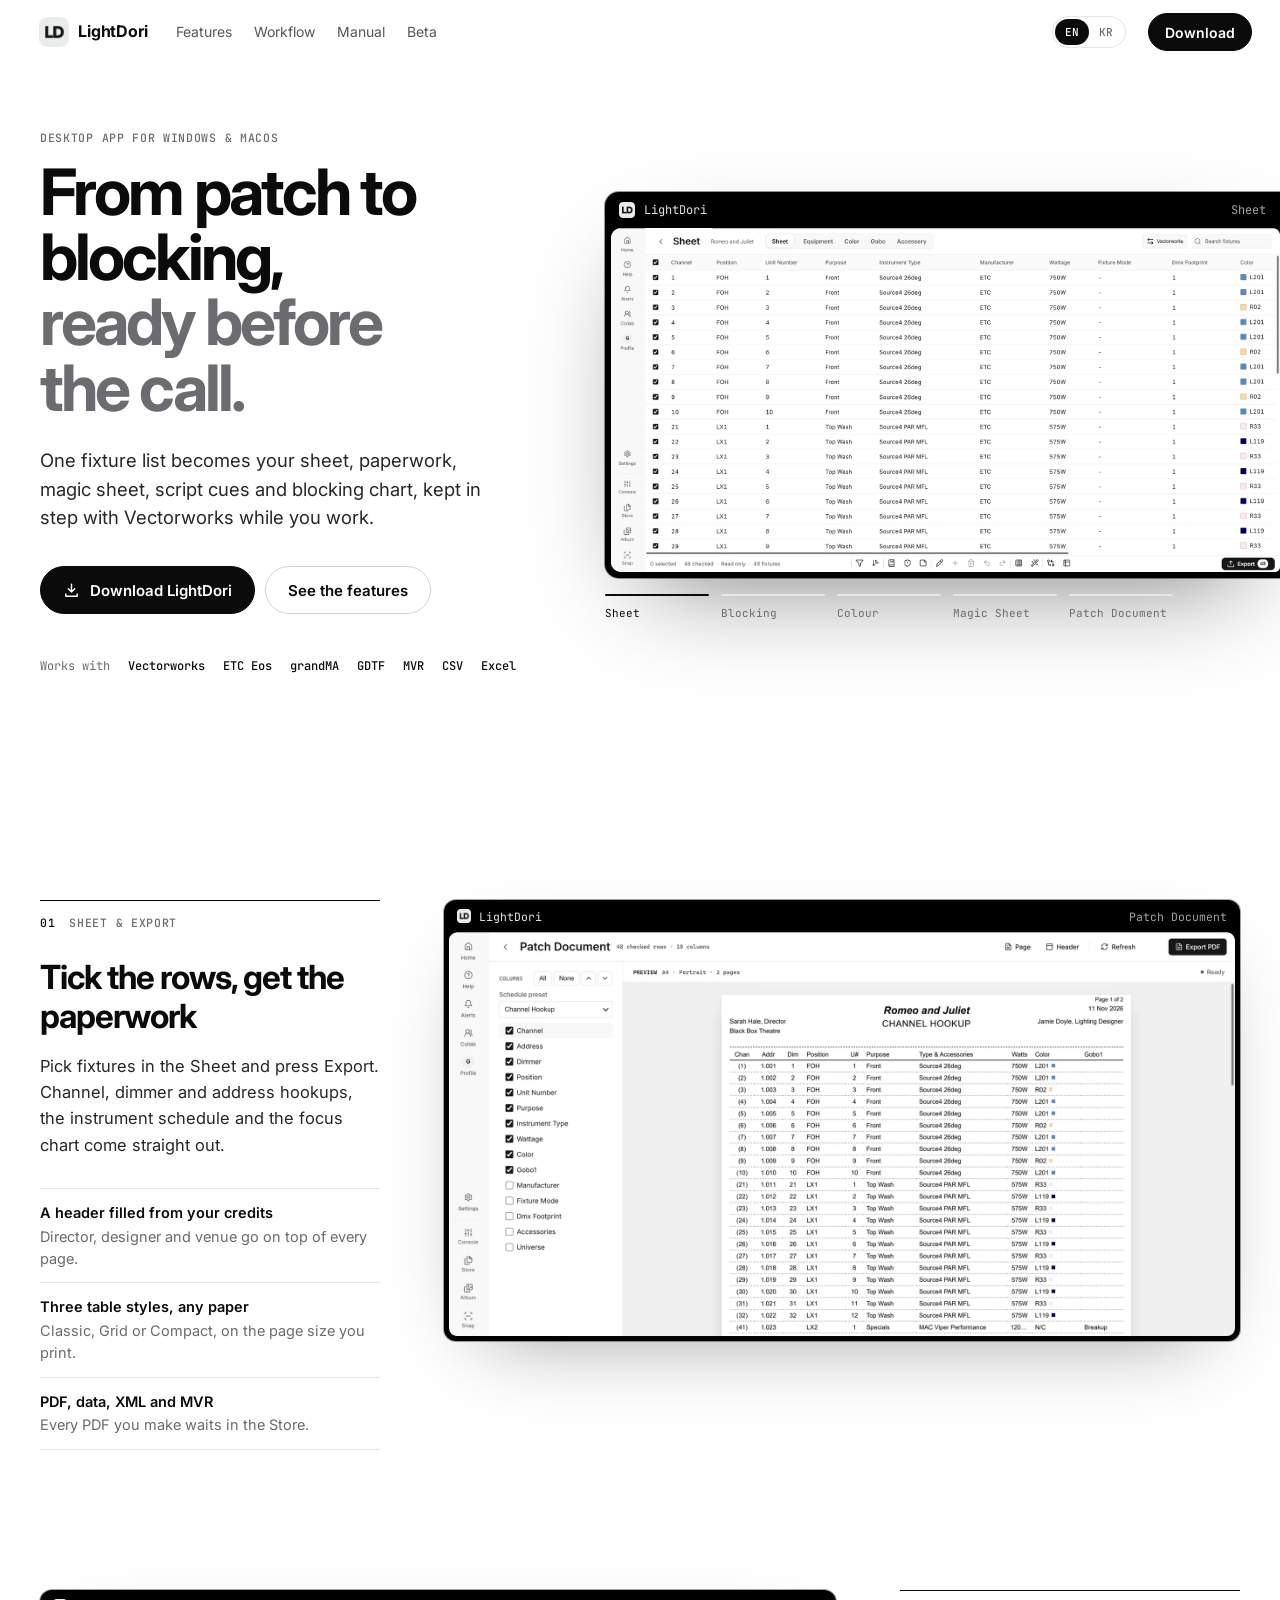
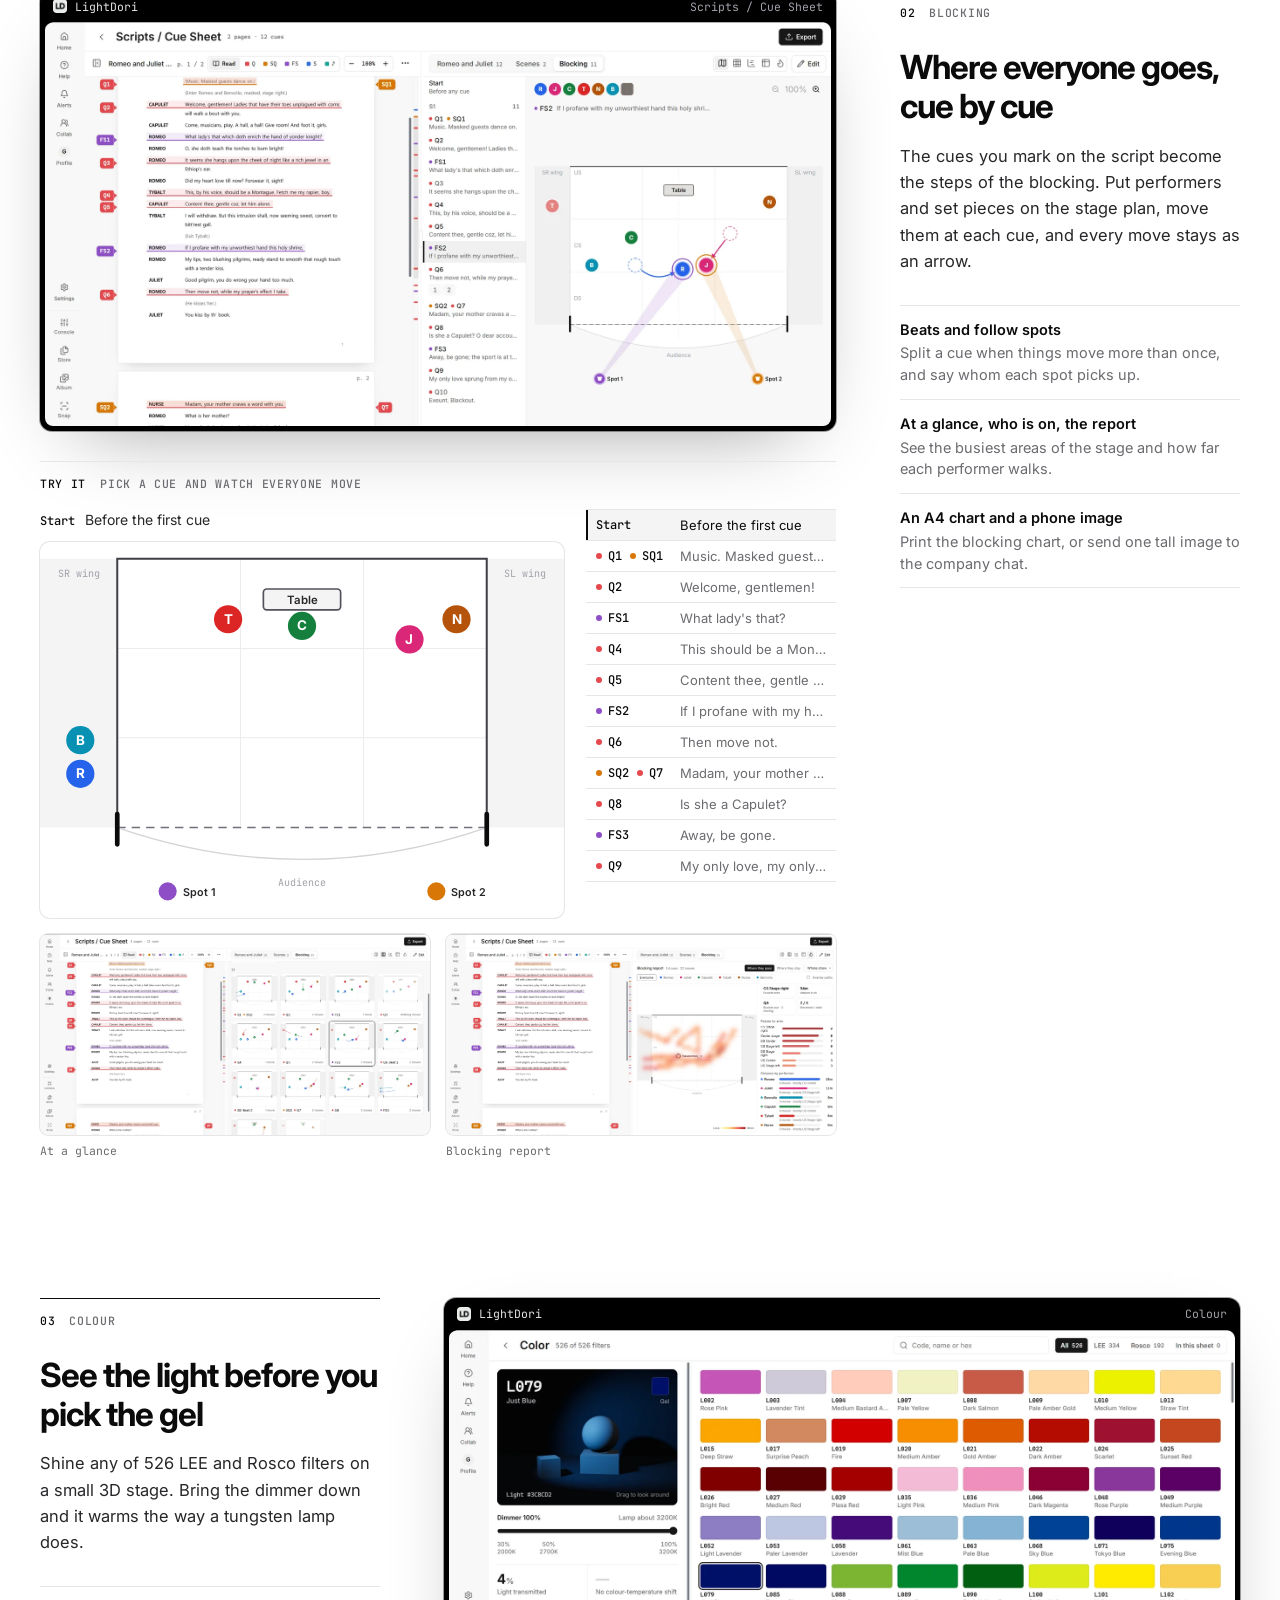
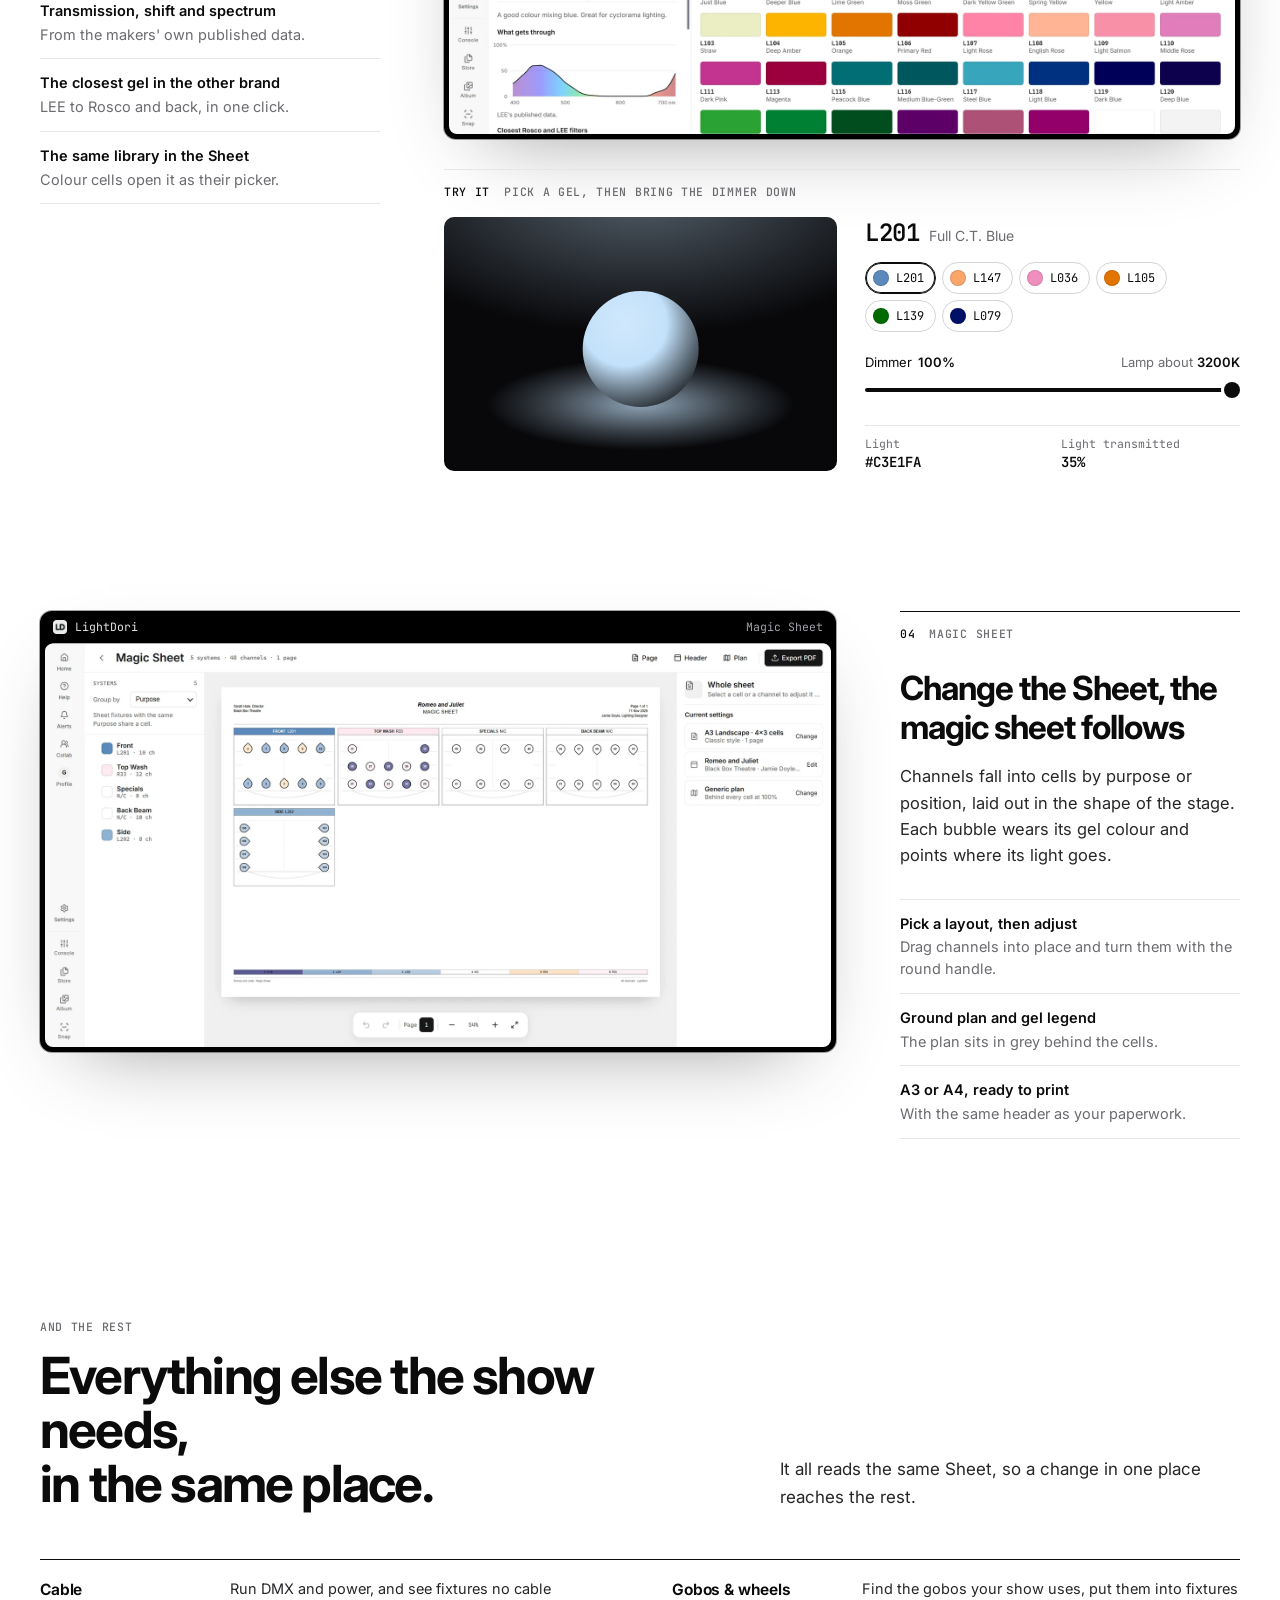
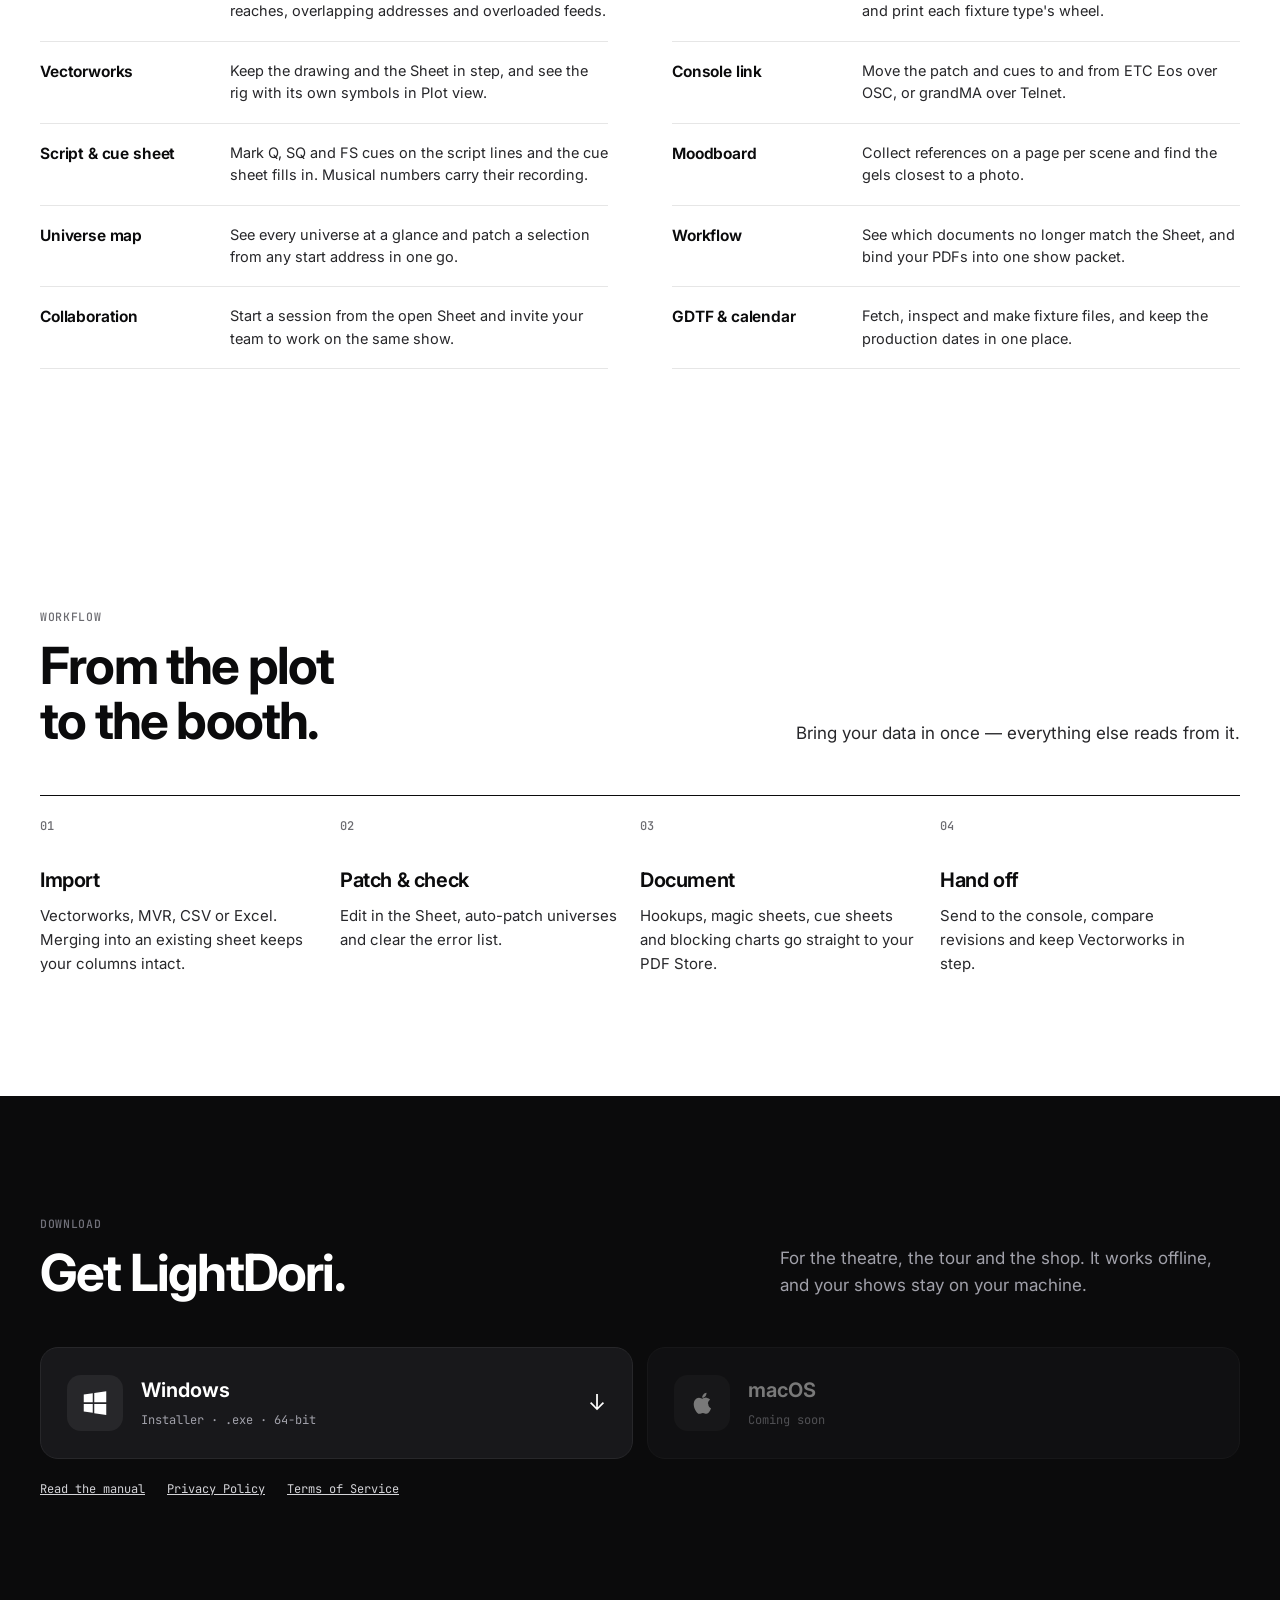
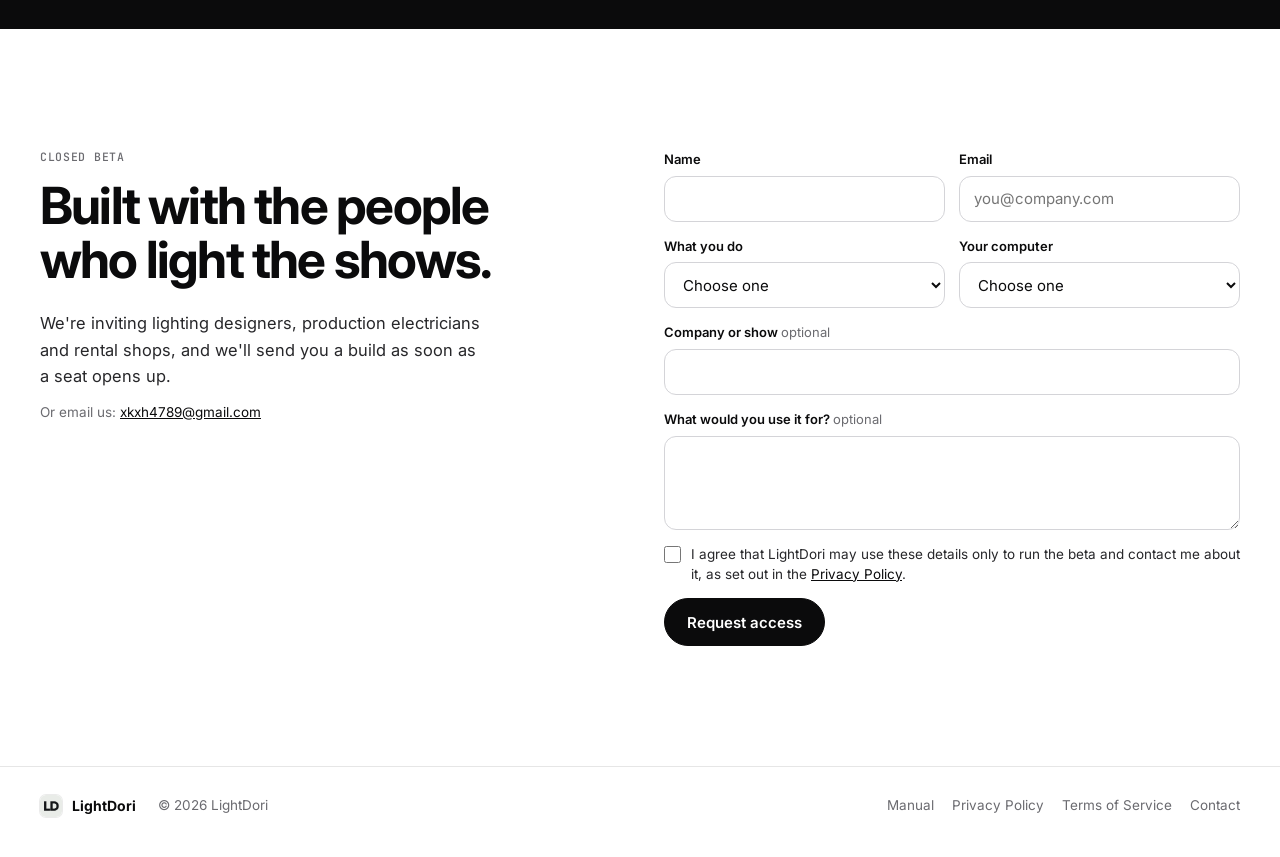
==== commit 145b4d55: "베타 신청 업데이트" ====
--- a/index.html
+++ b/index.html
@@ -16,7 +16,7 @@
       href="https://fonts.googleapis.com/css2?family=Inter:wght@400;500;600;700&family=JetBrains+Mono:wght@400;500&family=Noto+Sans+KR:wght@400;500;700&display=swap"
       rel="stylesheet"
     />
-    <link rel="stylesheet" href="./styles.css?v=20261111d" />
+    <link rel="stylesheet" href="./styles.css?v=20261112" />
     <script>
       if ("scrollRestoration" in history) history.scrollRestoration = "manual";
       if (location.search.indexOf("static") !== -1) document.documentElement.classList.add("is-static");
@@ -251,21 +251,67 @@
 
       <section class="section" id="beta">
         <div class="wrap beta reveal">
-          <div>
+          <div class="beta__intro">
             <p class="eyebrow" data-i18n="beta.eyebrow">Closed beta</p>
             <h2 data-i18n-html="beta.title">Built with the people<br />who light the shows.</h2>
-          </div>
-          <div>
-            <form class="beta__form" id="beta-form">
-              <input id="beta-email" type="email" name="email" placeholder="you@company.com" autocomplete="email" required data-i18n-aria="beta.email" aria-label="Email" />
-              <button class="btn" type="submit" data-i18n="beta.submit">Request access</button>
-            </form>
+            <p class="beta__lede" data-i18n="beta.lede">We're inviting lighting designers, production electricians and rental shops, and we'll send you a build as soon as a seat opens up.</p>
             <p class="beta__note">
-              <span data-i18n="beta.lede">We're inviting lighting designers, production electricians and rental shops, and we'll send you a build as soon as a seat opens up.</span>
               <span data-i18n="beta.or">Or email us:</span>
               <a href="mailto:xkxh4789@gmail.com?subject=LightDori%20beta%20request">xkxh4789@gmail.com</a>
             </p>
           </div>
+          <form class="beta__form" id="beta-form" novalidate>
+            <div class="beta__row">
+              <label class="beta__field">
+                <span data-i18n="beta.name">Name</span>
+                <input name="name" type="text" autocomplete="name" maxlength="80" required />
+              </label>
+              <label class="beta__field">
+                <span data-i18n="beta.email">Email</span>
+                <input name="email" type="email" autocomplete="email" maxlength="120" placeholder="you@company.com" required />
+              </label>
+            </div>
+            <div class="beta__row">
+              <label class="beta__field">
+                <span data-i18n="beta.role">What you do</span>
+                <select name="role" required>
+                  <option value="" data-i18n="beta.choose">Choose one</option>
+                  <option value="Lighting designer" data-i18n="beta.role.ld">Lighting designer</option>
+                  <option value="Production electrician" data-i18n="beta.role.pe">Production electrician</option>
+                  <option value="Programmer / operator" data-i18n="beta.role.op">Programmer or operator</option>
+                  <option value="Rental shop" data-i18n="beta.role.shop">Rental shop</option>
+                  <option value="Student" data-i18n="beta.role.student">Student</option>
+                  <option value="Other" data-i18n="beta.role.other">Other</option>
+                </select>
+              </label>
+              <label class="beta__field">
+                <span data-i18n="beta.computer">Your computer</span>
+                <select name="computer" required>
+                  <option value="" data-i18n="beta.choose">Choose one</option>
+                  <option value="Windows">Windows</option>
+                  <option value="macOS">macOS</option>
+                  <option value="Both" data-i18n="beta.computer.both">Both</option>
+                </select>
+              </label>
+            </div>
+            <label class="beta__field">
+              <span data-i18n-html="beta.company">Company or show <em>optional</em></span>
+              <input name="company" type="text" autocomplete="organization" maxlength="120" />
+            </label>
+            <label class="beta__field">
+              <span data-i18n-html="beta.message">What would you use it for? <em>optional</em></span>
+              <textarea name="message" rows="3" maxlength="1500"></textarea>
+            </label>
+            <input class="beta__trap" type="checkbox" name="botcheck" tabindex="-1" autocomplete="off" aria-hidden="true" />
+            <label class="beta__consent">
+              <input name="consent" type="checkbox" required />
+              <span data-i18n-html="beta.consent">I agree that LightDori may use these details only to run the beta and contact me about it, as set out in the <a href="./privacy.html#beta">Privacy Policy</a>.</span>
+            </label>
+            <div class="beta__send">
+              <button class="btn" type="submit" data-i18n="beta.submit">Request access</button>
+              <p class="beta__status" id="beta-status" role="status" aria-live="polite"></p>
+            </div>
+          </form>
         </div>
       </section>
     </main>
@@ -286,9 +332,10 @@
       <img alt="" />
     </dialog>
 
-    <script src="./downloads.js?v=20261020"></script>
-    <script src="./i18n.js?v=20261111d"></script>
+    <script src="./downloads.js?v=20261112"></script>
+    <script src="./i18n.js?v=20261112"></script>
     <script src="./demos.js?v=20261111c"></script>
+    <script src="./beta.js?v=20261112"></script>
     <script>
       document.getElementById("year").textContent = String(new Date().getFullYear());
       var isStatic = document.documentElement.classList.contains("is-static");
@@ -323,6 +370,16 @@
         var bad = false;
         [["download-win", cfg.windows], ["download-mac", cfg.mac]].forEach(function (pair) {
           var btn = document.getElementById(pair[0]);
+          if (btn && pair[1] === false) {  // turned off: no link, "Coming soon"
+            btn.removeAttribute("href");
+            btn.setAttribute("aria-disabled", "true");
+            btn.classList.add("is-off");
+            var meta = btn.querySelector("[data-i18n]");
+            if (meta) { meta.setAttribute("data-i18n", "download.soon"); meta.textContent = "Coming soon"; }
+            var arrow = btn.querySelector("em");
+            if (arrow) arrow.hidden = true;
+            return;
+          }
           var url = String(pair[1] || "").trim();
           if (/sha256:/i.test(url)) bad = true;
           if (btn && /^https?:\/\//i.test(url)) {
@@ -371,15 +428,6 @@
         go(0);
       })();
 
-      document.getElementById("beta-form").addEventListener("submit", function (event) {
-        event.preventDefault();
-        var email = document.getElementById("beta-email").value.trim();
-        if (!email) return;
-        var lang = document.documentElement.getAttribute("data-lang") || "en";
-        var subject = encodeURIComponent(window.lightdoriT("beta.mail.subject", lang));
-        var body = encodeURIComponent(window.lightdoriT("beta.mail.body", lang).replace("{email}", email));
-        window.location.href = "mailto:xkxh4789@gmail.com?subject=" + subject + "&body=" + body;
-      });
     </script>
   </body>
 </html>
--- a/styles.css
+++ b/styles.css
@@ -127,16 +127,33 @@
 .os strong { display: block; font-size: 20px; font-weight: 650; }
 .os span { font: 12px var(--mono); color: #a1a1aa; }
 .os em { font-style: normal; font-size: 22px; }
+.os a.is-off { opacity: .45; cursor: default; }
+.os a.is-off:hover { border-color: #27272a; transform: none; }
 .download__meta { display: flex; flex-wrap: wrap; gap: 8px 22px; margin-top: 22px; font: 12px var(--mono); color: #71717a; }
 .download__meta a { color: #d4d4d8; }
 .download__note { margin: 14px 0 0; font-size: 13px; color: #fbbf24; }
 
 /* ---------- beta ---------- */
-.beta { display: grid; grid-template-columns: minmax(0, 1fr) minmax(0, 1fr); gap: 48px; align-items: center; }
-.beta__form { display: flex; gap: 8px; padding: 6px; border: 1px solid #d4d4d8; border-radius: 999px; }
-.beta__form input { flex: 1; min-width: 0; height: 44px; padding: 0 16px; border: 0; background: none; font: 15px var(--sans); color: var(--ink); }
-.beta__form input:focus { outline: none; }
-.beta__form:focus-within { border-color: var(--ink); }
+.beta { display: grid; grid-template-columns: minmax(0, 1fr) minmax(0, 1fr); gap: 48px; align-items: start; }
+.beta__lede { margin: 24px 0 0; max-width: 440px; font-size: 16.5px; color: var(--ink-2); }
+.beta__form { display: grid; gap: 14px; }
+.beta__row { display: grid; grid-template-columns: 1fr 1fr; gap: 14px; }
+.beta__field { display: grid; gap: 6px; min-width: 0; }
+.beta__field > span { font-size: 13px; font-weight: 600; color: var(--ink); }
+.beta__field em { font-style: normal; font-weight: 400; color: var(--soft); }
+.beta__field :is(input, select, textarea) { width: 100%; min-width: 0; box-sizing: border-box; padding: 0 14px; border: 1px solid #d4d4d8; border-radius: 12px; background: #fff; font: 15px var(--sans); color: var(--ink); transition: border-color 160ms ease; }
+.beta__field :is(input, select) { height: 46px; }
+.beta__field textarea { padding: 12px 14px; line-height: 1.5; resize: vertical; }
+.beta__field :is(input, select, textarea):focus { outline: none; border-color: var(--ink); }
+.beta__trap { position: absolute; left: -9999px; width: 1px; height: 1px; opacity: 0; }
+.beta__consent { display: flex; gap: 10px; align-items: flex-start; font-size: 13.5px; line-height: 1.5; color: var(--ink-2); cursor: pointer; }
+.beta__consent input { flex: none; width: 17px; height: 17px; margin: 2px 0 0; accent-color: var(--ink); }
+.beta__consent a { color: var(--ink); }
+.beta__send { display: flex; flex-wrap: wrap; align-items: center; gap: 10px 16px; }
+.beta__send .btn:disabled { opacity: .5; cursor: progress; transform: none; }
+.beta__status { margin: 0; font-size: 13.5px; color: var(--soft); }
+.beta__status.is-good { color: #15803d; }
+.beta__status.is-bad { color: #b91c1c; }
 .beta__note { margin: 12px 0 0; font-size: 13.5px; color: var(--soft); }
 .beta__note a { color: var(--ink); }
 
@@ -332,7 +349,7 @@
   .hero__copy { padding-right: 24px; }
   .wrap { width: calc(100vw - 32px); }
   .section, .download { padding: 80px 0; }
-  .section__head, .beta, .os { grid-template-columns: minmax(0, 1fr); }
+  .section__head, .beta, .beta__row, .os { grid-template-columns: minmax(0, 1fr); }
   .section__head > p { justify-self: start; }
   .chapter, .chapter--flip { grid-template-columns: minmax(0, 1fr); gap: 28px; padding-top: 96px; }
   .chapter--flip .chapter__text { order: 0; }
